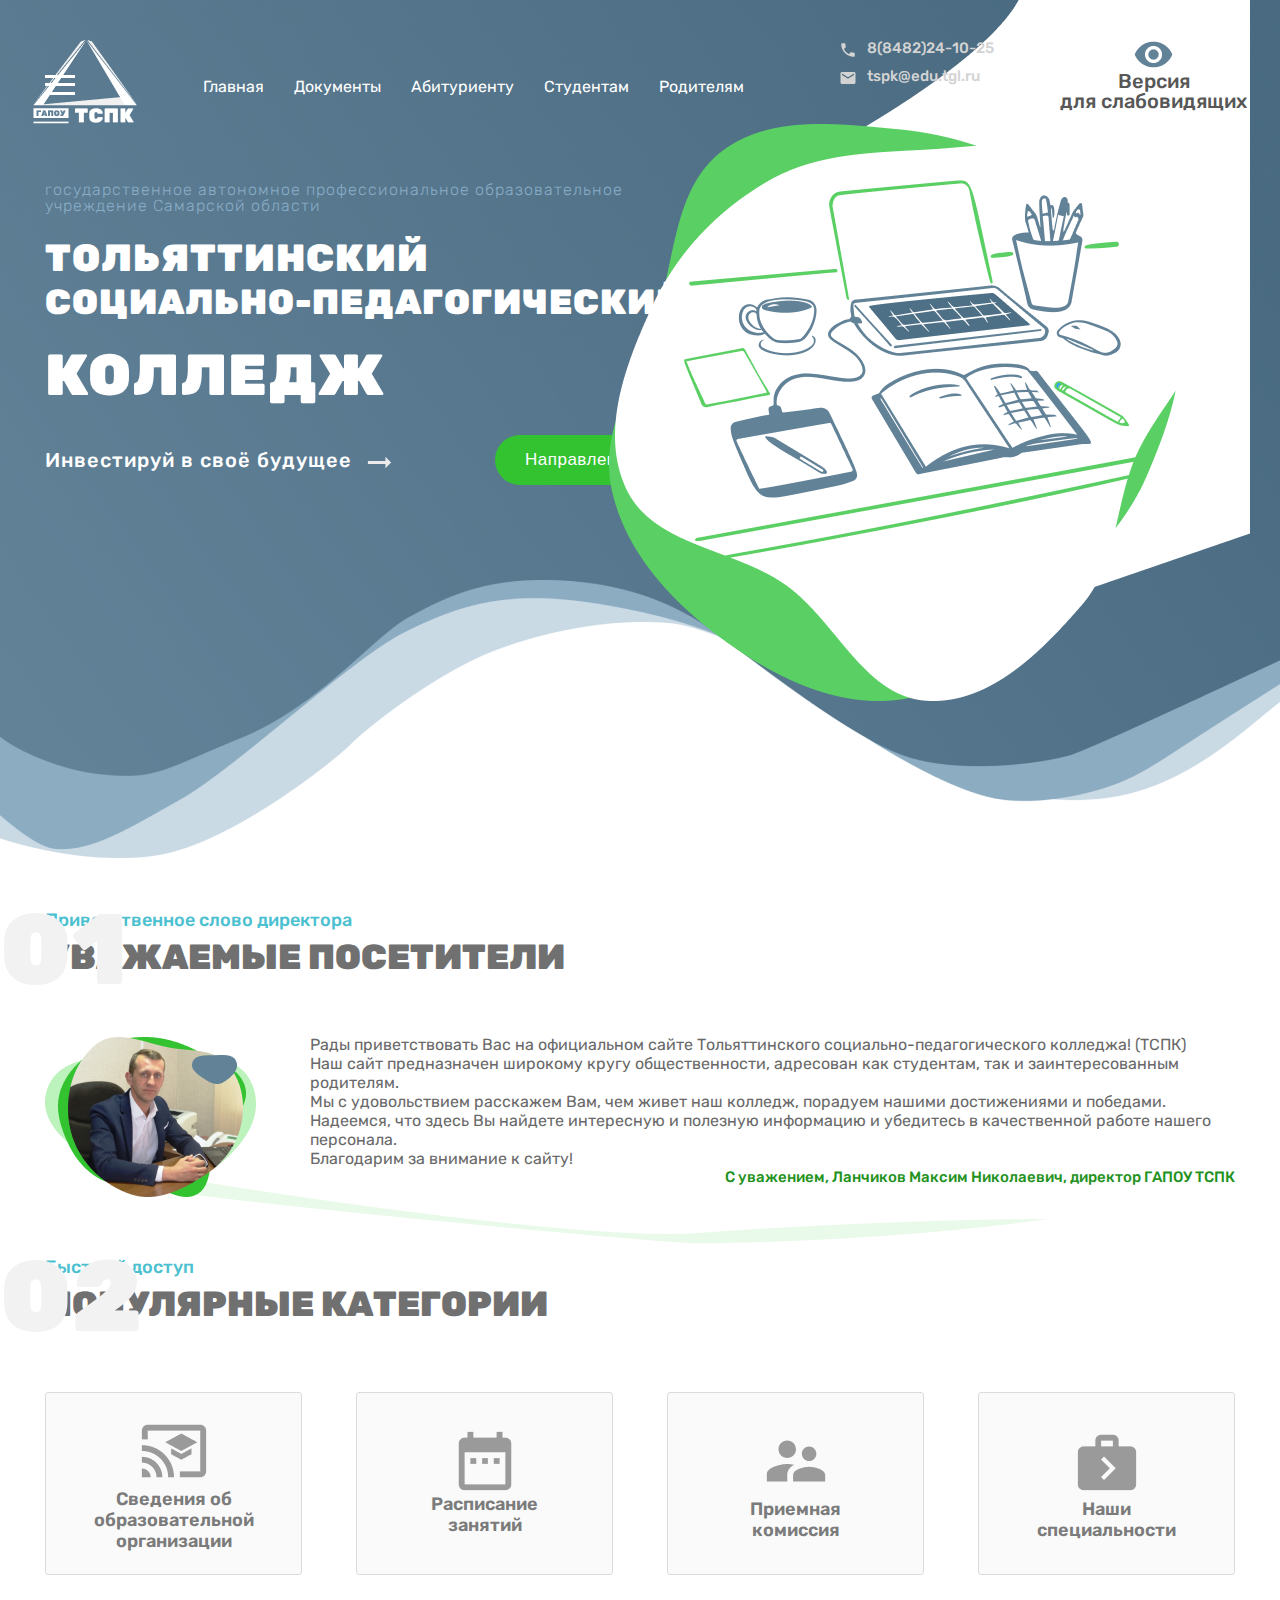
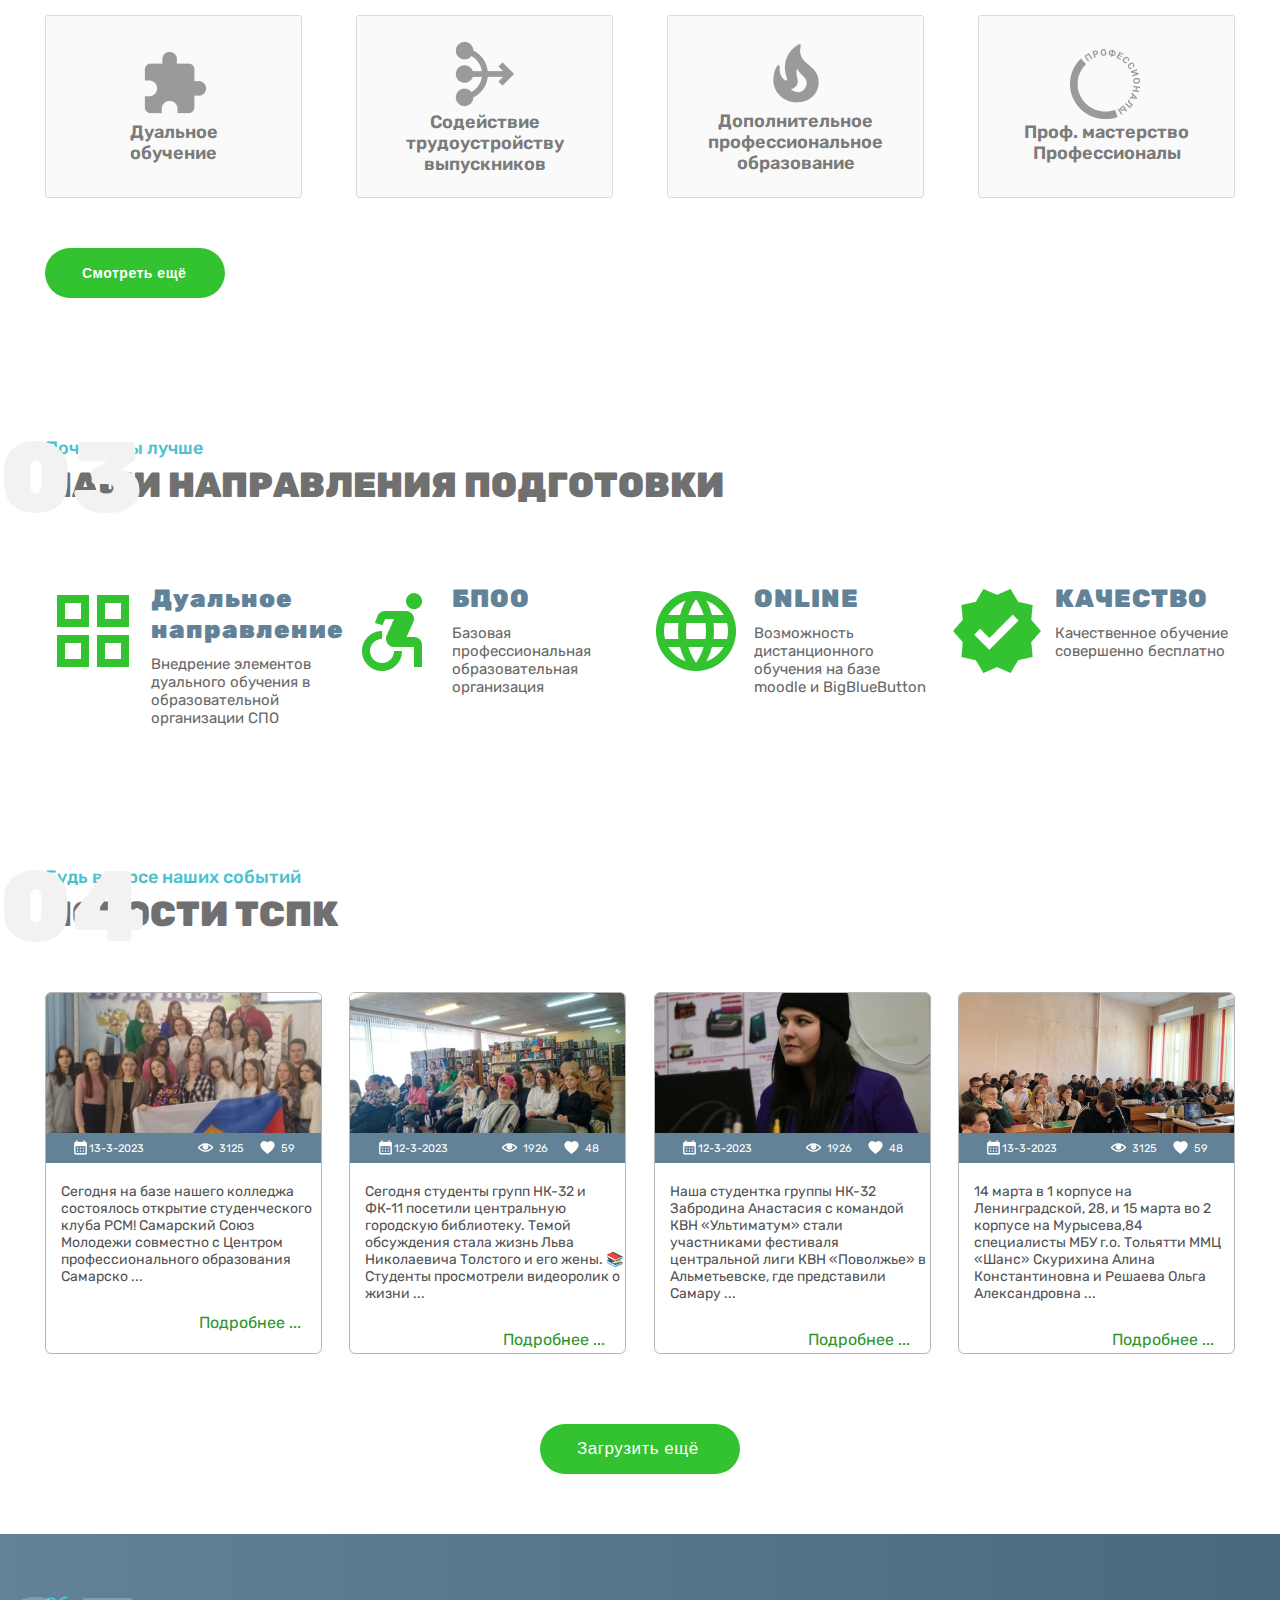
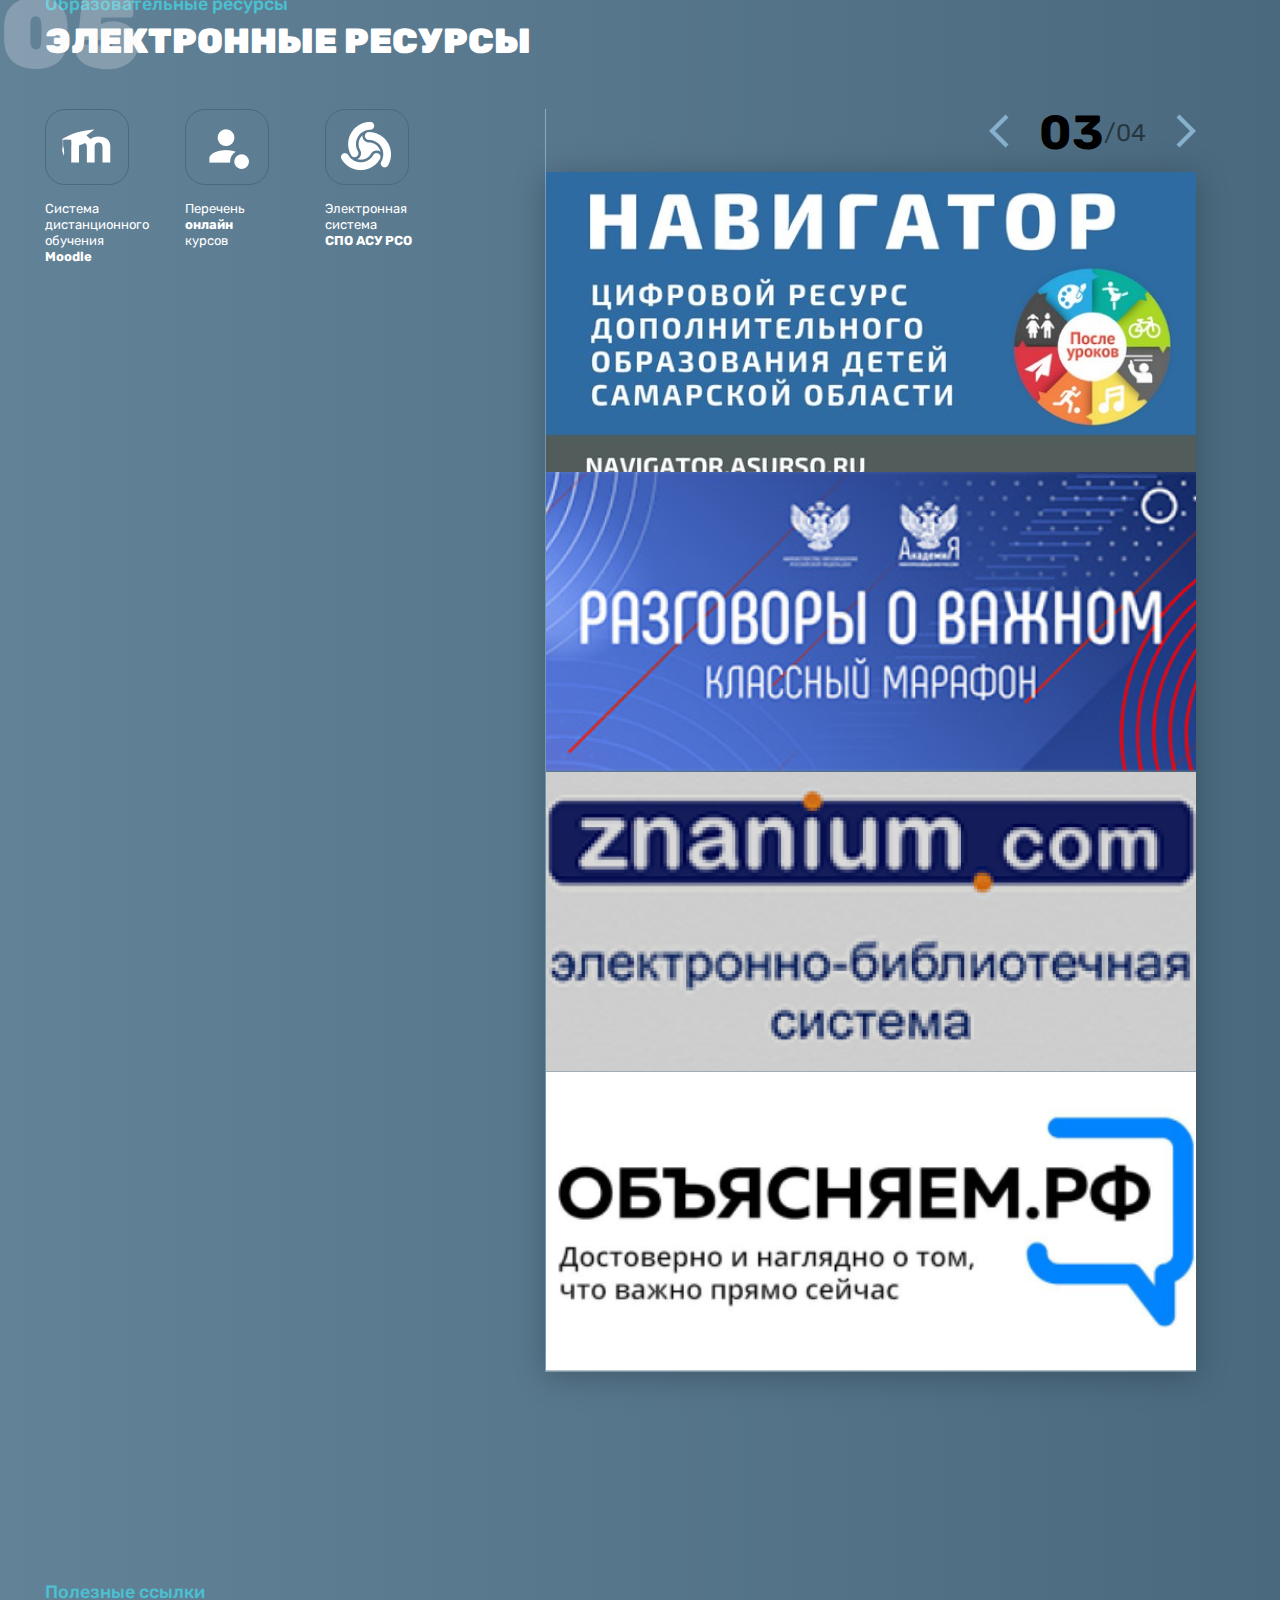
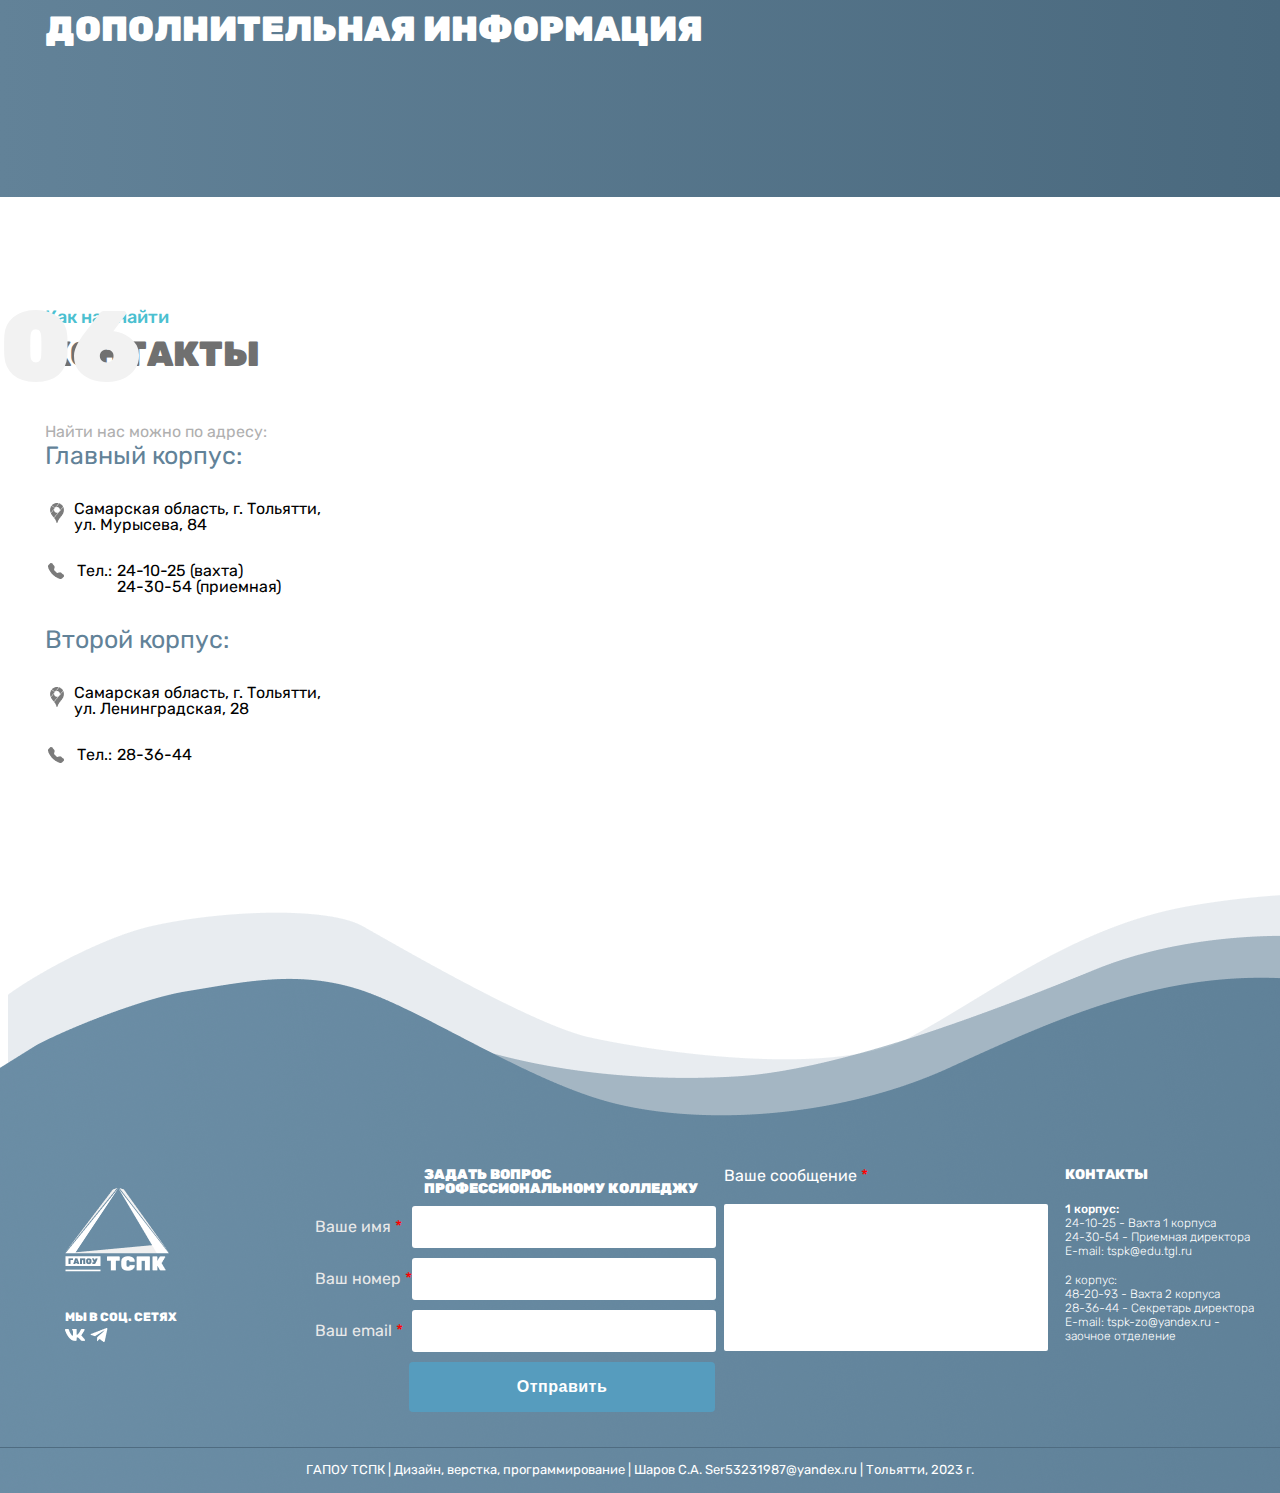
==== index.html @ d8fa4040 "asd" ====
<!DOCTYPE html>
<html lang="en">
  <head>
    <meta charset="UTF-8" />
    <meta http-equiv="X-UA-Compatible" content="IE=edge" />
    <meta name="viewport" content="width=device-width, initial-scale=1.0" />
    <link rel="stylesheet" href="style.css" />
    <link rel="preconnect" href="https://fonts.googleapis.com" />
    <link rel="preconnect" href="https://fonts.gstatic.com" crossorigin />
    <link rel = "icon" href = "faviconBlue.ico" type = "image/x-icon">
    <link
      href="https://fonts.googleapis.com/css2?family=Rubik:wght@300;400;500;600;700;800;900&display=swap"
      rel="stylesheet"
    />
    <script
      src="https://api-maps.yandex.ru/2.1/?apikey=554945a3-c024-4e71-a5f6-88ca3ccd00a3&lang=ru_RU"
      type="text/javascript"
    ></script>
    <script src="script.js"></script>
    <script   src="https://code.jquery.com/jquery-3.6.3.js"
    integrity="sha256-nQLuAZGRRcILA+6dMBOvcRh5Pe310sBpanc6+QBmyVM="
    crossorigin="anonymous">
  </script>

    <title>Главная</title>
  </head>
  <body>
    <header>
      
      <div class="header_burger"><span></span></div>
      <div class="wrapperReg">
        <div class="menuReg">
            <div class="headerPop">
              <div class="headerPopLeft">
                <div class="regBtn"><span></span></div>
                <!-- <button class = "close"><img src="popCloseIcon.png" alt=""></button> -->
                <h1 class = "popupTitle">регистрация</h1>
              </div>
              <div class="headerPopRight">
                <img src="signImg.png" alt="">
                <p style = "font-size: 12px; text-transform: uppercase; color: #628298; font-weight: 900;"><span class = "signInLink" style = "cursor: pointer;">Вход</span> | регистрация</p>
              </div>
            </div>
            <div class="popupContainer">
              <form action="#" class = "regForm">
                <div class="formFlex">
                  <div class="leftSideForm">
                    <label for="text">Имя</label>
                    <input type="text">
                    <label for="email">E-mail</label>
                    <input type="email">
                    <label for="password">Введите пароль</label>
                    <input type="password">
                    <input type = "submit" value = "Зарегистрироваться"></input>
                  </div>
                  <div class="rightSideForm">
                    <label for="text">Фамилия</label>
                    <input type="text">
                    <label for="tel">Телефон</label>
                    <input type="tel">
                    <label for="password">Повторите пароль</label>
                    <input type="password">
                    <p style = "font-size:13px; font-weight: 300; max-width: 250px; width: 100%; margin-top: 15px;">Нажимая «Зарегистрироваться», 
                      вы соглашаетесь с <a href = "">правилами сервиса</a> 
                      и <a href = "">обработки персональных данных</a></p>
                  </div>
                </div>
              </form>
            </div>
        </div>
      </div>
      <div class="wrapperSignIn">
        <div class="menuSignIn">
            <div class="headerPop">
              <div class="headerPopLeft">
                <div class="signBtn"><span></span></div>
                <!-- <button class = "close"><img src="popCloseIcon.png" alt=""></button> -->
                <h1 class = "popupTitle">войти в личный кабинет</h1>
              </div>
              <div class="headerPopRight">
                <img src="signImg.png" alt="" style = "margin-right: 10px;">
                <p style = "font-size: 12px; text-transform: uppercase; color: #628298; font-weight: 900;">Вход | <span class = "regLink" style = "cursor: pointer;">регистрация</span></p>
              </div>
            </div>
            <div class="popupContainer">
              <form action="#" class = "signInForm">
                <label for="email">E-mail</label>
                <input type="email">
                <label for="password">Введите пароль</label>
                <input type="password">
                <input type = "submit" value = "Войти"></input>
              </form>
            </div>
        </div>
      </div>
      <div class="wrapper">
        <div class="menuPopup">
            <div class="headerPop">
              <div class="headerPopLeft">
                <div class="popupBtn"><span></span></div>
                <!-- <button class = "close"><img src="popCloseIcon.png" alt=""></button> -->
                <h1 class = "popupTitle">основное меню</h1>
              </div>
              <div class="headerPopRight">
                <img src="signImg.png" alt="" style = "margin-right: 10px;">
                <p style = "font-size: 12px; text-transform: uppercase; color: #628298; 
                font-weight: 900; letter-spacing: 1px;">
                <span class = "signInLink" style = "cursor: pointer;">Вход</span> | <span class = "regLink" style = "cursor: pointer;">регистрация</span></p>
              </div>
            </div>
            <div class="popupContainer">
              <h1 style = "font-size: 17px; color: #636363;font-weight: 900;text-transform: uppercase; margin-top: 30px; margin-left: 3px;">поиск</h1>
              <input type="text" placeholder="Введите поисковый запрос"><img src="" alt="">
            <div class="accordion" id="accordion-1">
              <div class="accordion__item ">
                <div class="accordion__header">
                  <div class="accordionFlex">
                    <img src="popIcon1.png" alt="">
                    <p style = "font-size: 17px; color: #626262; font-weight: 900; text-transform: uppercase;">Главная</p>
                  </div>
                </div>
                <div class="accordion__body">
                  Lorem ipsum dolor, sit amet consectetur adipisicing elit. Tenetur et numquam optio, aut consequuntur iure magni
                  tempore quo, velit, quos ipsum perferendis sit quidem sapiente voluptatem nesciunt rerum soluta amet.
                </div>
              </div>
              <!-- 2 -->
              <div class="accordion__item accordion__item_show">
                <div class="accordion__header">
                  <div class="accordionFlex">
                    <img src="popSvedIcon.png" alt="">
                    <p style = "font-size: 17px; color: #626262; font-weight: 900; text-transform: uppercase;">Сведения об образовательной организации</p>
                  </div>
                </div>
                <div class="accordion__body">
                  <p><a href="">Основные сведения</a></p>
                  <p><a href="">Структура и органы управления образовательной организацией</a></p>
                  <p><a href = "">Документы</a></p>
                  <p><a href="">Образование</a></p>
                  <p><a href="">Образовательные стандарты и требования</a></p>
                  <p><a href="">Руководство. Педагогический (научно-педагогический состав)</a></p>
                  <p><a href="">Материально-техническое обеспечение и оснащенность 
                    образовательного процесса</a></p>
                  <p><a href="">Стипендии и иные виды материальной поддержки</a></p>
                  <p><a href="">Платные образовательные услуги</a></p>
                  <p><a href="">Финансово-хозяйственная деятельность</a></p>
                  <p><a href="">Вакантные места для приема (перевода) обучающихся</a></p>
                  <p><a href="">Доступная среда</a></p>
                  <p><a href="">Международное сотрудничество</a></p>
                </div>
              </div>
              <!-- 3 -->
              <div class="accordion__item">
                <div class="accordion__header">
                  <div class="accordionFlex">
                    <img src="popDocsIcon.png" alt="">
                    <p style = "font-size: 17px; color: #626262; font-weight: 900; text-transform: uppercase;">ДОКУМЕНТЫ</p>
                  </div>
                </div>
                <div class="accordion__body">
                  Lorem ipsum dolor sit amet consectetur, adipisicing elit. Aliquid repellat dicta vel sapiente laudantium minima
                  porro voluptatem nam, alias aliquam qui quasi eveniet odit fugiat eius aspernatur nesciunt veniam expedita!
                </div>
              </div>
              <!-- 4 -->
              <div class="accordion__item">
                <div class="accordion__header">
                  <div class="accordionFlex">
                    <img src="popAbitIcon.png" alt="">
                    <p style = "font-size: 17px; color: #626262; font-weight: 900; text-transform: uppercase;">АБИТУРИЕНТУ</p>
                  </div>
                </div>
                <div class="accordion__body">
                  Lorem ipsum dolor sit amet consectetur, adipisicing elit. Aliquid repellat dicta vel sapiente laudantium minima
                  porro voluptatem nam, alias aliquam qui quasi eveniet odit fugiat eius aspernatur nesciunt veniam expedita!
                </div>
              </div>
              <!-- 5 -->
              <div class="accordion__item">
                <div class="accordion__header">
                  <div class="accordionFlex">
                    <img src="popStudIcon.png" alt="">
                    <p style = "font-size: 17px; color: #626262; font-weight: 900; text-transform: uppercase;">СТУДЕНТАМ</p>
                  </div>
                </div>
                <div class="accordion__body">
                  Lorem ipsum dolor sit amet consectetur, adipisicing elit. Aliquid repellat dicta vel sapiente laudantium minima
                  porro voluptatem nam, alias aliquam qui quasi eveniet odit fugiat eius aspernatur nesciunt veniam expedita!
                </div>
              </div>
            </div>
          
          
            <script>
              $('.header_burger').on('click', function(e){
                e.preventDefault();
                $('.menuPopup').toggleClass('menuPopup_active');
                // $('.header_burger').toggleClass('active');
                $('.wrapper').toggleClass('show');
              });
              $('.popupBtn').on('click', function(){
                $('.menuPopup').toggleClass('menuPopup_active');
                $('.wrapper').toggleClass('show');
                // $('.header_burger').toggleClass('active');
              });
              $('.signInLink').on('click', function(){
                $('.wrapperSignIn').toggleClass('show');
                $('.wrapper').removeClass('show');
                $('.menuPopup').removeClass('menuPopup_active');
                // $('.header_burger').toggleClass('active');
              });
              $('.signBtn').on('click', function(){
                $('.wrapperSignIn').toggleClass('show');
                $('.wrapperReg').removeClass('show');
                $('.wrapper').toggleClass('show');
                $('.menuPopup').toggleClass('menuPopup_active');
                // $('.header_burger').toggleClass('active');
              });
              $('.regLink').on('click', function(){
                $('.wrapper').removeClass('show');
                $('.wrapperSignIn').removeClass('show');  
                $('.menuPopup').removeClass('menuPopup_active');
                // $('.header_burger').toggleClass('active');
                $('.wrapperReg').toggleClass('show');
              });
              $('.regBtn').on('click', function(){
                $('.wrapperReg').removeClass('show');
                $('.menuPopup').toggleClass('menuPopup_active');
                $('.wrapper').toggleClass('show');
                $('.wrapperSignIn').removeClass('show');

                // $('.header_burger').toggleClass('active');
              });
              class ItcAccordion {
                constructor(target, config) {
                  this._el = typeof target === 'string' ? document.querySelector(target) : target;
                  const defaultConfig = {
                    alwaysOpen: true
                  };
                  this._config = Object.assign(defaultConfig, config);
                  this.addEventListener();
                }
                addEventListener() {
                  this._el.addEventListener('click', (e) => {
                    const elHeader = e.target.closest('.accordion__header');
                    if (!elHeader) {
                      return;
                    }
                    if (!this._config.alwaysOpen) {
                      const elOpenItem = this._el.querySelector('.accordion__item_show');
                      if (elOpenItem) {
                        elOpenItem !== elHeader.parentElement ? elOpenItem.classList.toggle('accordion__item_show') : null;
                      }
                    }
                    elHeader.parentElement.classList.toggle('accordion__item_show');
                  });
                }
              }
          
              new ItcAccordion('#accordion-1');
              new ItcAccordion('#accordion-2');
    
              
    
            </script>
            </div>
        </div>
      </div>
      <!-- popup -->
<div class="headerInner">
      <div class="logoTspk"><img src="Tspklogo.png" alt="tspk" /></div>
      <div class="headerMenu">
        <ul>
          <li><a href="">Главная</a></li>
          <li><a href="">Документы</a></li>
          <li><a href="">Абитуриенту</a></li>
          <li><a href="">Студентам</a></li>
          <li><a href="">Родителям</a></li>
        </ul>
      </div>
      <div class="headerContacts">
        <div class="numberContact">
          <img src="Phone.png" alt="phone" />
          <p>8(8482)24-10-25</p>
        </div>
        <div class="emailContact">
          <img src="Email.png" alt="Email" />
          <p>tspk@edu.tgl.ru</p>
        </div>
      </div>
      <div class="imparedBlock">
        <div class="imparedImg">
          <img src="impared.png" alt="impared" />
        </div>
        <div class="imparedTextblock">
          <p>Версия</p>
          <p>для слабовидящих</p>
        </div>
      </div>
    </div>
    <div class="secondSection">
      <div class="container">
        <div class="leftBlock">
          <p class="firstSent">
            государственное автономное профессиональное образовательное
          </p>
          <p class="firstSent">учреждение Самарской области</p>
          <p class="secondSent">ТОЛЬЯТТИНСКИЙ</p>
          <p class="thirdSent">СОЦИАЛЬНО-ПЕДАГОГИЧЕСКИЙ</p>
          <p class="fourthSent">КОЛЛЕДЖ</p>
        </div>
        <div class="rightBlock">
          <img src="rightImg.png" alt="tech" />
        </div>
        <div class="buttonBlock">
          <div class="investBlock">
            <div class="investText">
              <p>Инвестируй в своё будущее</p>
            </div>
            <div class="investImgArrow">
              <img src="Arrow right alt.png" alt="arrowRight" />
            </div>
          </div>
          <button class="directionsBtn">
            Направления <img src="Arrow circle down.png" alt="arrowDown" />
          </button>
        </div>
      </div>
    </div>
    </header>
    <main>
      <div class="numberSection">
        <span>01</span>
      </div>
      <div class="mainContainer">
        <p class="greetWords">Приветственное слово директора</p>
        <h1 class="titleClass">УВАЖАЕМЫЕ ПОСЕТИТЕЛИ</h1>
        <div class="greetBlocks">
          <div class="leftGreetBlock">
            <img src="director.png" alt="directorIMG" />
          </div>
          <div class="rightGreetBlock">
            <p>
              Рады приветствовать Вас на официальном сайте Тольяттинского
              социально-педагогического колледжа! (ТСПК) <br />
              Наш сайт предназначен широкому кругу общественности, адресован как
              студентам, так и заинтересованным родителям. <br />
              Мы с удовольствием расскажем Вам, чем живет наш колледж, порадуем
              нашими достижениями и победами. Надеемся, что здесь Вы найдете
              интересную и полезную информацию и убедитесь в качественной работе
              нашего персонала. <br />
              Благодарим за внимание к сайту!
            </p>
            <p
              style="
                color: #239221;
                text-align: end;
                font-size: 15px;
                font-weight: 500;
              "
            >
              С уважением, Ланчиков Максим Николаевич, директор ГАПОУ ТСПК
            </p>
          </div>
        </div>
      </div>
        <div class="numberSection">
          <span>02</span>
        </div>
        <div class="mainContainer">
        <p class="greetWords">Быстрый доступ</p>
        <h1 class="titleClass">ПОПУЛЯРНЫЕ КАТЕГОРИИ</h1>
        <div class="categoriesBlock">
          <div class="firstLine">
            <div class="CategoryBlock">
              <div class="CatBlockContent">
                  <img
                    class="checkRas"
                    src="educationWhite.png"
                    alt="educationIMG"
                  />
                  <img
                    class="noCheckRas"
                    src="education.png"
                    alt="educationIMG"
                  />
                </div>
                <div class="textCategoryBlock">
                  <p class="tesxColor">
                    Сведения об<br />
                    образовательной <br />организации
                  </p>
                </div>
              
            </div>
            <div class="CategoryBlock">
              <div class="CatBlockContent">
                <img class="checkRas" src="Vector.png" alt="dateIMG" />
                <img class="noCheckRas" src="dateGrey.png" alt="dateIMG" />
              </div>
              <div class="textCategoryBlock">
                <p class="tesxColor">Расписание <br />занятий</p>
              </div>
            </div>
            <div class="CategoryBlock">
              <div class="CatBlockContent">
                <img class="checkRas" src="Supervisor accountWhite.png" alt="dateIMG" />
                <img class="noCheckRas" src="Supervisor account.svg" alt="dateIMG" />
                </div>
                <div class="textCategoryBlock">
                  <p class = "tesxColor">
                    Приемная<br />
                    комиссия
                  </p>
                </div>
            </div>
            <div class="CategoryBlock">
              <div class="CatBlockContent">
                  <img class="checkRas" src="specialitiesWhite.png" alt="dateIMG" />
                  <img class="noCheckRas" src="specialities.png" alt="dateIMG" />
                </div>
                <div class="textCategoryBlock">
                  <p class = "tesxColor">
                    Наши <br />
                    специальности
                  </p>
                </div>
            </div>
          </div>
          <div class="secondLine">
            <div class="CategoryBlock">
              <div class="CatBlockContent">
                  <img class="checkRas" src="ExtensionWhite.png" alt="dateIMG" />
                  <img class="noCheckRas" src="Extension.png" alt="dateIMG" />
                </div>
                <div class="textCategoryBlock">
                  <p class = "tesxColor">Дуальное <br />обучение</p>
                </div>
            </div>
            <div class="CategoryBlock">
              <div class="CatBlockContent">
                  <img class = "checkRas" src ="MediationWhite.png" alt="MediationIMG" />
                  <img class="noCheckRas" src="Mediation.png" alt="dateIMG" />
                </div>
                <div class="textCategoryBlock">
                  <p class = "tesxColor">Содействие <br />трудоустройству<br />выпускников</p>
              </div>
            </div>
            <div class="CategoryBlock">
              <div class="CatBlockContent">
                  <img class = "checkRas" src ="Local fireWhite.png" alt="MediationIMG" />
                  <img class="noCheckRas" src="localFire.png" alt="dateIMG" />
                </div>
                <div class="textCategoryBlock">
                  <p class = "tesxColor">
                    Дополнительное <br />
                    профессиональное <br />образование
                  </p>
                </div>
            </div>
            <div class="CategoryBlock">
              <div class="CatBlockContent">
                  <img class = "checkRas" src ="profLogoWhite.png" alt="MediationIMG" />
                  <img class="noCheckRas" src="profLogo.png" alt="dateIMG" />
                </div>
                <div class="textCategoryBlock">
                  <p class = "tesxColor">
                    Проф. мастерство <br />
                    Профессионалы
                  </p>
                </div>
            </div>
          </div>
          <button class="viewMoreBtn">Смотреть ещё</button>
        </div>
        </div>
        <div class="numberSection">
          <span>03</span>
        </div>
        <div class="mainContainer">
        <div class="greetWords">Почему мы лучше</div>
        <h1 class="titleClass">НАШИ НАПРАВЛЕНИЯ ПОДГОТОВКИ</h1>
        <div class="directionsSection">
          <div class="directionsBlock">
            <div class="directImgBlock">
              <img src="Grid.png" alt="gridPNG" />
            </div>
            <div class="directTextBlock">
              <h2 class="directTitle">Дуальное <br />направление</h2>
              <span
                >Внедрение элементов дуального обучения в образовательной
                организации СПО</span
              >
            </div>
          </div>
          <div class="directionsBlock">
            <div class="directImgBlock">
              <img src="forward.png" alt="forwardPNG" />
            </div>
            <div class="directTextBlock">
              <h2 class="directTitle">БПОО</h2>
              <span>Базовая профессиональная образовательная организация</span>
            </div>
          </div>
          <div class="directionsBlock">
            <div class="directImgBlock">
              <img src="Language.png" alt="spherePNG" />
            </div>
            <div class="directTextBlock">
              <h2 class="directTitle">ONLINE</h2>
              <span
                >Возможность дистанционного обучения на базе moodle и
                BigBlueButton</span
              >
            </div>
          </div>
          <div class="directionsBlock">
            <div class="directImgBlock">
              <img src="Verified.png" alt="verifiedPNG" />
            </div>
            <div class="directTextBlock">
              <h2 class="directTitle">КАЧЕСТВО</h2>
              <span>Качественное обучение совершенно бесплатно</span>
            </div>
          </div>
        </div>
        </div>
        <div class="numberSection">
          <span>04</span>
        </div>
        <div class="mainContainer">
        <p class="greetWords">Будь в курсе наших событий</p>
        <h1 class="titleClass">НОВОСТИ ТСПК</h1>
        <div class="newsSection">
          <div class="newsBlock">
            <div class="newsImgBlock">
              <img src="firstImg.png" alt="newsIMG" />
            </div>
            <div class="newsFeedbackBlock">
              <div class="newsfbDate">
                <div class="newsfbDateImg">
                  <img src="calendar.png" alt="calendarIMG" />
                </div>
                <div class="newsfbDateText">13-3-2023</div>
              </div>
              <div class="newsLikesnViewsBlock">
                <div class="newsViewsBlock">
                  <div class="newsViewsImg">
                    <img src="eye.png" alt="viewsIMG" />
                  </div>
                  <div class="newsViewsText">3125</div>
                </div>
                <div class="newsLikesBlock">
                  <div class="newsLikesImg">
                    <img src="likes.png" alt="likesIMG" />
                  </div>
                  <div class="newsLikesText">59</div>
                </div>
              </div>
            </div>
            <div class="newsTextBlock">
              <span
                >Сегодня на базе нашего колледжа состоялось открытие
                студенческого клуба РСМ! Самарский Союз Молодежи совместно с
                Центром профессионального образования Самарско ...</span
              >
            </div>
            <a href="" class="newsMoreBtn">Подробнее ...</a>
          </div>
          <div class="newsBlock">
            <div class="newsImgBlock">
              <img src="secondNewsImg.png" alt="newsIMG" />
            </div>
            <div class="newsFeedbackBlock">
              <div class="newsfbDate">
                <div class="newsfbDateImg">
                  <img src="calendar.png" alt="calendarIMG" />
                </div>
                <div class="newsfbDateText">12-3-2023</div>
              </div>
              <div class="newsLikesnViewsBlock">
                <div class="newsViewsBlock">
                  <div class="newsViewsImg">
                    <img src="eye.png" alt="viewsIMG" />
                  </div>
                  <div class="newsViewsText">1926</div>
                </div>
                <div class="newsLikesBlock">
                  <div class="newsLikesImg">
                    <img src="likes.png" alt="likesIMG" />
                  </div>
                  <div class="newsLikesText">48</div>
                </div>
              </div>
            </div>
            <div class="newsTextBlock">
              <span
                >Сегодня студенты групп НК-32 и ФК-11 посетили центральную
                городскую библиотеку. Темой обсуждения стала жизнь Льва
                Николаевича Толстого и его жены. 📚Студенты просмотрели
                видеоролик о жизни ...</span
              >
            </div>
            <a href="" class="newsMoreBtn">Подробнее ...</a>
          </div>
          <div class="newsBlock">
            <div class="newsImgBlock">
              <img src="3rdnewsImg.png" alt="newsIMG" />
            </div>
            <div class="newsFeedbackBlock">
              <div class="newsfbDate">
                <div class="newsfbDateImg">
                  <img src="calendar.png" alt="calendarIMG" />
                </div>
                <div class="newsfbDateText">12-3-2023</div>
              </div>
              <div class="newsLikesnViewsBlock">
                <div class="newsViewsBlock">
                  <div class="newsViewsImg">
                    <img src="eye.png" alt="viewsIMG" />
                  </div>
                  <div class="newsViewsText">1926</div>
                </div>
                <div class="newsLikesBlock">
                  <div class="newsLikesImg">
                    <img src="likes.png" alt="likesIMG" />
                  </div>
                  <div class="newsLikesText">48</div>
                </div>
              </div>
            </div>
            <div class="newsTextBlock">
              <span
                >Наша студентка группы НК-32 Забродина Анастасия с командой КВН
                «Ультиматум» стали участниками фестиваля центральной лиги КВН
                «Поволжье» в Альметьевске, где представили Самару ...</span
              >
            </div>
            <a href="" class="newsMoreBtn">Подробнее ...</a>
          </div>
          <div class="newsBlock">
            <div class="newsImgBlock">
              <img src="4rthnewsimg.png" alt="newsIMG" />
            </div>
            <div class="newsFeedbackBlock">
              <div class="newsfbDate">
                <div class="newsfbDateImg">
                  <img src="calendar.png" alt="calendarIMG" />
                </div>
                <div class="newsfbDateText">13-3-2023</div>
              </div>
              <div class="newsLikesnViewsBlock">
                <div class="newsViewsBlock">
                  <div class="newsViewsImg">
                    <img src="eye.png" alt="viewsIMG" />
                  </div>
                  <div class="newsViewsText">3125</div>
                </div>
                <div class="newsLikesBlock">
                  <div class="newsLikesImg">
                    <img src="likes.png" alt="likesIMG" />
                  </div>
                  <div class="newsLikesText">59</div>
                </div>
              </div>
            </div>
            <div class="newsTextBlock">
              <span
                >14 марта в 1 корпусе на Ленинградской, 28, и 15 марта во 2
                корпусе на Мурысева,84 специалисты МБУ г.о. Тольятти ММЦ «Шанс»
                Скурихина Алина Константиновна и Решаева Ольга Александровна
                ...</span
              >
            </div>
            <a href="" class="newsMoreBtn">Подробнее ...</a>
          </div>
        </div>
        <button class="newsLoadMore">Загрузить ещё</button>
      </div>
      <div class="numberSection5">
        <span>05</span>
      </div>
      <div class="resourcesContainer" style = "padding-top: 50px;">
        <div class="mainContainer">
          <p class="greetWords">Образовательные ресурсы</p>
          <h1 class="titleResources">ЭЛЕКТРОННЫЕ РЕСУРСЫ</h1>
          <div class="resourcesBlock">
            <div class="courcesBlock">
              <div class="courceBlock">
                <div class="courceImg">
                  <img src="moodleIcon.png" alt="moodleIMG" />
                </div>
                <div class="courceTextBlock">
                  <span style="color: #fff; font-size: 13px; line-height: 15px"
                    >Система дистанционного обучения
                    <span style="font-weight: 700; color: #fff"
                      ><br />
                      Moodle</span
                    ></span
                  >
                </div>
              </div>
              <div class="courceBlock">
                <div class="courceImg">
                  <img src="onlineIcon.png" alt="moodleIMG" />
                </div>
                <div class="courceTextBlock">
                  <span style="color: #fff; font-size: 13px; line-height: 15px"
                    >Перечень<br />
                    <span style="font-weight: 700; color: #fff"> онлайн</span
                    ><br />курсов</span
                  >
                </div>
              </div>
              <div class="courceBlock">
                <div class="courceImg">
                  <img src="bathasuIcon.png" alt="moodleIMG" />
                </div>
                <div class="courceTextBlock">
                  <span style="color: #fff; font-size: 13px; line-height: 15px"
                    >Электронная система<br />
                    <span style="font-weight: 700; color: #fff">
                      СПО АСУ РСО</span
                    ></span
                  >
                </div>
              </div>
            </div>
            <!-- TYTA -->
            <div class="offer__slider">
              <div class="offer__slider-counter">
                <div class="offer__slider-prev">
                  <img src="Arrow back ios.png" alt="prev" />
                </div>
                <span id="current">03</span>
                /
                <span id="total">04</span>
                <div class="offer__slider-next">
                  <img
                    src="Arrow back ios.png"
                    style="transform: rotate(180deg)"
                    alt="next"
                  />
                </div>
              </div>
              <div class="offer__slider-wrapper">
                <div class="offer__slide">
                  <img src="navgator_2021_mini.png" alt="pepper" />
                </div>
                <div class="offer__slide">
                  <img src="razgovori_o_vaznom_2022.png" alt="oil" />
                </div>
                <div class="offer__slide">
                  <img src="bc_NN2.png" alt="paprika" />
                </div>
                <div class="offer__slide">
                  <img src="Obiyesnieem2.png" alt="paprika" />
                </div>
              </div>
            </div>
          </div>
        </div>
        <div class="mainContainer">
          <div class="usefulLinksBlock">
            <p class = "greetWords">Полезные ссылки</p>
            <h1 class = "titleResources">ДОПОЛНИТЕЛЬНАЯ ИНФОРМАЦИЯ</h1>
          </div>
        </div>
      </div>
      <div class="numberSection">
        <span>06</span>
      </div>
      <div class="mainContainer">
        <p class="greetWords">Как нас найти</p>
        <h1 class="titleClass" style="margin-bottom: 50px">КОНТАКТЫ</h1>
        <div class="aboutBlocks">
          <div class="leftAboutBlock">
            <span style="color: #b0b0b0; font-size: 16px; line-height: 19px"
              >Найти нас можно по адресу:</span
            >
            <p
              style="
                color: #628298;
                font-size: 25px;
                line-height: 30px;
                margin-bottom: 30px;
              "
            >
              Главный корпус:
            </p>
            <div class="about1stLine">
              <div class="aboutImg1stLine">
                <img src="googleMaps.png" alt="googleMapsIcon" />
              </div>
              <div class="aboutText1stLine">
                Самарская область, г. Тольятти,
                <br />
                ул. Мурысева, 84
              </div>
            </div>
            <div class="about1stLine">
              <div class="aboutImg2ndLine">
                <img src="phoneGrey.png" alt="googleMapsIcon" />
              </div>
              <div class="aboutText1stLine">Тел.:</div>
              <div class="aboutText2ndLine">
                <div class="aboutText1stNumber">24-10-25 (вахта)</div>
                <div class="aboutText2ndNumber">24-30-54 (приемная)</div>
              </div>
            </div>
            <p
              style="
                color: #628298;
                font-size: 25px;
                line-height: 30px;
                margin-bottom: 30px;
              "
            >
              Второй корпус:
            </p>
            <div class="about1stLine">
              <div class="aboutImg1stLine">
                <img src="googleMaps.png" alt="googleMapsIcon" />
              </div>
              <div class="aboutText1stLine">
                Самарская область, г. Тольятти,
                <br />
                ул. Ленинградская, 28
              </div>
            </div>
            <div class="about1stLine">
              <div class="aboutImg2ndLine">
                <img src="phoneGrey.png" alt="googleMapsIcon" />
              </div>
              <div class="aboutText1stLine">Тел.:</div>
              <div class="aboutText2ndLine">
                <div class="aboutText1stNumber">28-36-44</div>
              </div>
            </div>
          </div>
          <div class="rightBlockMap">
            <div id="map" style="width: 780px; height: 340px"></div>
          </div>
        </div>
      </div>
    </main>
    <footer>
      <div class="spaceBlock"></div>
      <div class="footerContainer">
        <div class="footerSections">
          <div class="leftSection">
            <div class="logoTspk">
              <img src="Tspklogo.png" alt="logoTspk" />
            </div>
            <p style = "font-size: 12px; line-height: 15px; font-weight: 800;color:#fff; margin-top: 30px;">МЫ В СОЦ. СЕТЯХ</p>
            <div class="socialImgs">
              <img src="vkImg.png" alt="vkImg" />
              <img src="TelegramImg.png" alt="TelegramImg" />
            </div>
          </div>
          <div class="middleSection">
            <form action="" class="ContactWithUs">

              <div class="contactLeftBlock">
                <div class="labeldiv">
                  <label for="text">ЗАДАТЬ ВОПРОС ПРОФЕССИОНАЛЬНОМУ КОЛЛЕДЖУ</label>
                </div>

                <div class="contactWithUs">
                  <label for="text">Ваше имя <span style = "color: red;">*</span></label>
                  <input style = "width: 300px; height: 40px;     border: none;
                  border-radius: 3px;" type="text" class="nameInput" />
                </div>
                <div class="contactWithUs">
                  <label for="phone">Ваш номер <span style = "color: red;">*</span></label>
                  <input style = "width: 300px; height: 40px;     border: none;
                  border-radius: 3px;" type="phone" class="phoneInput" />
                </div>
                <div class="contactWithUs">
                  <label for="email">Ваш email <span style = "color: red;">*</span></label>
                  <input style = "width: 300px; height: 40px;     border: none;
                  border-radius: 3px;" type="email" class="emailInput" />
                  

                </div>
                <input type="submit" value="Отправить" class="contactButton"/>
                <div class="contactWithUs">
                </div>
              </div>
              <div class="contactRightBlock">
                <label for="textarea">Ваше сообщение <span style = "color: red;">*</span></label>
                <textarea name="userMessage" id="userMsgText" cols="30" rows="10"></textarea>
              </div>
            </form>
          </div>
          <div class="rightSection">
            <div class="contactsInfo">
              <p class = "contactsTitle">КОНТАКТЫ</p>
              <div class="addressblock">
                <div class="firstContacts">
                  <p style = "font-weight: 500;">1 корпус:</p>
                  <p>24-10-25 - Вахта 1 корпуса</p>
                  <p>24-30-54 - Приемная директора</p>
                  <p>E-mail: tspk@edu.tgl.ru</p>
                </div>
                <div class="secondContacts">
                  <p>2 корпус:</p>
                  <p>48-20-93 - Вахта 2 корпуса</p>
                  <p>28-36-44 - Секретарь директора</p>
                  <p>E-mail: tspk-zo@yandex.ru - заочное отделение</p>
                </div>
              </div>
            </div>
          </div>
        </div>
      </div>
      <div class="copyrightBlock">
        <span>ГАПОУ ТСПК | Дизайн, верстка, программирование | Шаров С.А. Ser53231987@yandex.ru | Тольятти, 2023 г.</span>
      </div>
    </footer>
  </body>
</html>
---- style.css ----
html,
body,
div,
span,
applet,
object,
iframe,
h1,
h2,
h3,
h4,
h5,
h6,
p,
blockquote,
pre,
a,
abbr,
acronym,
address,
big,
cite,
code,
del,
dfn,
em,
img,
ins,
kbd,
q,
s,
samp,
small,
strike,
strong,
sub,
sup,
tt,
var,
b,
u,
i,
center,
dl,
dt,
dd,
ol,
ul,
li,
fieldset,
form,
label,
legend,
table,
caption,
tbody,
tfoot,
thead,
tr,
th,
td,
article,
aside,
canvas,
details,
embed,
figure,
figcaption,
footer,
header,
hgroup,
menu,
nav,
output,
ruby,
section,
summary,
time,
mark,
audio,
video {
  margin: 0;
  padding: 0;
  border: 0;
  font-size: 100%;
  font: inherit;
  vertical-align: baseline;
}
article,
aside,
details,
figcaption,
figure,
footer,
header,
hgroup,
menu,
nav,
section {
  display: block;
}
html {
  height: 100%;
}
body {
  font-family: "Rubik", sans-serif;
  line-height: 1;
}
ol,
ul {
  list-style: none;
}
blockquote,
q {
  quotes: none;
}
blockquote:before,
blockquote:after,
q:before,
q:after {
  content: "";
  content: none;
}
table {
  /* border-collapse: collapse; */
  border-spacing: 0;
}
.numberSection{
    position: absolute;
    color: #f2f2f2;
    font-weight: 900;
    font-size: 100px;
}
.numberSection5{
  position: absolute;
  margin-top: 110px;
    color: rgba(242, 242, 242, 0.25);
    font-weight: 900;
    font-size: 100px;
}
header {
  background-repeat: no-repeat;
  background-image: url("./back.png");
  height: 900px;
}

.headerInner {
  margin: 0 auto;
  position: relative;
  display: flex;
  max-width: 1440px;
  align-items: center;
  background: transparent;
  z-index: 4;
  justify-content: space-around;
}
.headerMenu {
  margin-top: 20px;
}
.headerMenu ul {
  display: flex;
  line-height: 19px;
  font-weight: 400;
  font-size: 16px;
}
.popImg {
  max-width: 150px;
  /* width: 150px; */
  margin-top: 20px;
}
.logoTspk {
  max-width: 200px;
  /* width: 200px; */
  margin-top: 20px;
}
.headerMenu li a {
  padding-right: 30px;
  text-decoration: none;
  color: #fff;
}
.headerContacts {
  max-height: 70px;
  height: 70px;
}
.numberContact img,
.emailContact img {
  margin-right: 10px;
}
.numberContact {
  margin-bottom: 10px;
}
.numberContact,
.emailContact {
  display: flex;
}
.numberContact,
.emailContact p {
  font-weight: 500;
  font-size: 15px;
  /* font-family: 'rubik', sans-serif; */
  color: #d3d3d3;
}

.imparedBlock {
  font-size: 20px;
  max-width: 300px;
  /* width: 300px; */
  color: #575757;
  font-weight: 500;
  /* font-family: 'rubik', sans-serif; */
  display: flex;
  align-items: center;
  flex-direction: column;
}

.secondSection {
  margin: 0 auto;
  max-width: 1190px;
  width: 100%;
}

.container {
  max-width: 650px;
  width: 100%;
}
.imparedTextblock {
  text-align: center;
}

.secondSection {
  display: flex;
  margin-top: 50px;
}
.firstSent {
  color: #89adc7;
  /* font-family: 'rubik', sans-serif; */
  font-weight: 300;
  letter-spacing: 1px;
}

.secondSent {
  color: #fff;
  /* font-family: 'rubik', sans-serif; */
  font-weight: 900;
  font-size: 38px;
  margin-top: 25px;
  letter-spacing: 1px;
}

.thirdSent {
  color: #fff;
  /* font-family: 'rubik', sans-serif; */
  font-weight: 900;
  font-size: 35px;
  line-height: 50px;
  letter-spacing: 1px;
}
.fourthSent {
  color: #fff;
  /* font-family: 'rubik', sans-serif; */
  font-weight: 900;
  font-size: 58px;
  margin-top: 20px;
  letter-spacing: 1px;
}

.buttonBlock {
  display: flex;
  justify-content: space-between;
  margin-top: 30px;
}
.investBlock {
  display: flex;
  color: #fff;
  font-weight: 500;
  font-size: 20px;
  align-items: center;
  letter-spacing: 1px;
}
.investText {
  margin-right: 10px;
}
.investImgArrow {
  height: 31px;
}

.directionsBtn {
  width: 200px;
  height: 50px;
  color: #fff;
  display: flex;
  background-color: #33c230;
  border-radius: 58px;
  font-size: 17px;
  border: none;
  align-items: center;
  letter-spacing: 0.5px;
  padding: 0px 10px 0px 30px;
  justify-content: space-between;
}
.rightBlock {
  z-index: 1;
  position: absolute;
  right: 30px;
  top: 0;
}

.greetWords {
  font-size: 18px;
  color: #4bc0d0;
  font-weight: 500;
  line-height: 40px;
}

.mainContainer {
  margin: 0 auto;
  max-width: 1190px;
  width: 100%;
}

.greetBlocks {
  display: flex;
  justify-content: space-between;
  align-items: center;
}

.leftGreetBlock {
  max-width: 255px;
}
.rightGreetBlock {
  max-width: 925px;
  line-height: 19px;
  font-size: 16px;
  color: #696969;
}
.titleClass {
  font-size: 35px;
  color: #707070;
  font-weight: 900;
}

.categoriesBlock {
  margin-top: 70px;
}
.firstLine,
.secondLine {
  display: flex;
  justify-content: space-between;
  flex-wrap: wrap;
}

.firstLine {
  margin-bottom: 40px;
}

.CategoryBlock {
  background-color: #fafafa;
  max-width: 255px;
  text-align: center;
  width: 100%;
  min-height: 181px;
  height: 100%;
  border: 1px solid #d9dcde;
  border-radius: 3px;
  display: flex;
  flex-direction: column;
  justify-content: center;
}
.CatBlockContent {
  margin: 0 auto;
}
.checkRas {
    display: none;
}
.CategoryBlock:hover {
  background-color: #33c230;

  .checkRas {
    display: block;
  }
  .noCheckRas {
    display: none;
    overflow: hidden;

  }
  .tesxColor {
    color: #FFFFFF;
  }
}

.textCategoryBlock p {
  line-height: 21px;
  font-weight: 600;
  font-size: 18px;
  color: #7b7b7b;
}

.viewMoreBtn {
  margin-top: 50px;
  width: 180px;
  height: 50px;
  color: #fff;
  display: flex;
  background-color: #33c230;
  border-radius: 58px;
  font-size: 14px;
  font-weight: 600;
  border: none;
  margin-bottom: 130px;
  align-items: center;
  letter-spacing: 0.5px;
  padding: 0px 10px 0px 37px;
  justify-content: space-between;
}

.directionsSection {
  display: flex;
  justify-content: space-between;
  margin-bottom: 130px;
  flex-wrap: wrap;
}

.directionsBlock {
  display: flex;
  margin-top: 80px;
}
.directImgBlock {
  margin-right: 10px;
}
.directTitle {
  line-height: 31px;
  letter-spacing: 1px;
  color: #628298;
  font-size: 25px;
  font-weight: 900;
  margin-bottom: 10px;
}
.directTextBlock {
  font-size: 15px;
  color: #686868;
  line-height: 18px;
  max-width: 180px;
}

.newsBlock {
  max-width: 275px;
  height: 164px;
  width: 100%;
  border: 1px solid #b6b6b6;
  border-radius: 6px;
  min-height: 360px;
}
.newsImgBlock {
  height: 140px;
}
.newsFeedbackBlock {
  max-width: 275px;
  width: 100%;
  background-color: #628298;
  height: 30px;
  position: absolute;
  z-index: 4;
}

.newsTextBlock {
  margin: 0 auto;
  font-size: 14px;
  margin-top: 50px;
  font-weight: 400;
  margin-left: 15px;
  color: #535353;
  line-height: 17px;
}

.newsSection {
  margin-top: 60px;
  display: flex;
  justify-content: space-between;
  margin-bottom: 70px;
  flex-wrap: wrap;
}

.newsFeedbackBlock {
  display: flex;
  justify-content: space-around;
  align-items: center;
}
.newsfbDate,
.newsViewsBlock,
.newsLikesBlock {
  display: flex;
  color: #fff;
  font-size: 11px;
  text-align: center;
  align-items: center;
}
.newsLikesnViewsBlock {
  display: flex;
  justify-content: space-between;
}
.newsViewsText {
  margin-right: 15px;
}
.newsViewsImg,
.newsLikesImg {
  margin-right: 5px;
}

.newsMoreBtn {
  display: flex;
  justify-content: flex-end;
  margin-top: 30px;
  margin-right: 20px;
  text-decoration: none;
  color: #2e952c;
  text-align: end;
}

.newsLoadMore {
  width: 200px;
  height: 50px;
  margin: 0 auto;
  color: #fff;
  display: flex;
  background-color: #33c230;
  border-radius: 58px;
  font-size: 17px;
  border: none;
  align-items: center;
  letter-spacing: 0.5px;
  padding: 0px 10px 0px 37px;
  justify-content: space-between;
}

.resourcesContainer {
  margin-top: 60px;
  max-width: 1920px;
  width: 100%;
  background: linear-gradient(to right, #628298, #4a697e);
  margin-bottom: 80px;
}

.courceTextBlock {
  width: 130px;
}
.courceBlock {
  max-width: 130px;
  display: flex;
  flex-direction: column;
  margin-right: 10px;
}
.courcesBlock {
  display: flex;
  width: 500px;
  border-right: 1px solid #85adc8;
}

.courceImg {
  border: 1px solid #4a697e;
  display: flex;
  justify-content: center;
  align-items: center;
  border-radius: 20px;
  margin-bottom: 15px;
  padding: 11px 10px 13px 7px;
  width: 50%;
}

.courceImg:hover {
  background-color: #33c230;
}

.titleResources {
  font-size: 35px;
  color: #fff;
  font-weight: 900;
  margin-bottom: 50px;
}

.resourceSliderBlock button {
  background: none;
  border: none;
}

.slider {
  border: 2px solid #000;
  max-width: 80%;
  margin: 0 auto;
  overflow: hidden;
}

.sliderContainer {
  width: 700px;
}

.slider-line {
  display: flex;
  background: none;
  transition: all ease 1s;
}

.resourcesBlock {
  display: flex;
}

.aboutText1stLine,
.aboutText2ndLine {
  margin-bottom: 30px;
}
.aboutText1stLine {
  margin-right: 5px;
}

.aboutImg1stLine {
  margin-right: 5px;
}

.aboutImg2ndLine {
  margin-left: 3px;
  margin-right: 13px;
}

.about1stLine {
  display: flex;
}

.leftAboutBlock {
  width: 500px;
}

.aboutBlocks {
  display: flex;
}

footer {
  margin-top: 100px;
  background-image: url("/footbg1.png");
  background-repeat: no-repeat;
  height: 600px;
}
.spaceBlock {
  width: 100%;
  height: 275px;
}

.footerSections {
  display: flex;
  margin-bottom: 25px;
}

.labeldiv{
    max-width: 73%;
    width: 100%;
    margin-left: auto;
}

div.contactWithUs{
    display: flex;
    align-items: center;
    justify-content: space-between;
}



form.ContactWithUs {
  display: flex;
}
div.contactWithUs {
  display: table-row;
}
label,
input {
  display: table-cell;
  margin-bottom: 10px;
}

.offer__slider {
  width: 650px;
  /* margin-top: 50px; */
  display: flex;
  flex-direction: column;
  align-items: flex-end;
}
.offer__slider-counter {
  display: flex;
  /* width: 180px; */
  align-items: center;
  font-size: 24px;
  color: rgba(0, 0, 0, 0.5);
}
.offer__slider-wrapper {
  width: 100%;
  margin-top: 15px;
  box-shadow: 0 4px 30px rgba(0, 0, 0, 0.25);
}
.offer__slider-prev {
  margin-right: 10px;
  cursor: pointer;
}
.offer__slider-next {
  margin-left: 10px;
  cursor: pointer;
}
.offer__slider #current {
  font-size: 48px;
  font-weight: 700;
  color: #000;
}
.offer__slide {
  width: 100%;
  height: 300px;
}
.offer__slide img {
  width: 100%;
  height: 100%;
  object-fit: cover;
}

.usefulLinksBlock{
  margin-top: 200px;
  margin-bottom: 100px;
  padding-bottom: 100px;
}

.labeldiv{
  font-size: 14px;
  font-weight: 900;
  color: #fff;
  margin-bottom: 10px;
}

.contactRightBlock{
  color:#fff;
}
#userMsgText{
  margin-top: 20px;
  width: 320px;
  height: 143px;
  resize: none;
  border: none;
  border-radius: 2px;
}

.contactWithUs{
  color: #e9e9e9;
}

.footerContainer{
  margin: 0 auto;
    max-width: 1250px;
    width: 100%;
}

.leftSection{
  margin-left: 50px;
  max-width: 250px;
  width: 100%;
}

.rightSection{
  max-width: 200px;
  width: 100%;
}
.middleSection{
  max-width: 1000px;
  width: 100%;
}

.contactLeftBlock{
  margin-right: 5px;
}


.contactsTitle{
  color: #fff;
  font-weight: 800;
  font-size: 14px;
  margin-bottom: 20px;
}
.contactButton{
  margin-left: 94px;
  max-width: 306px;
  width: 100%;
  text-align: center;
  border: none;
  font-size: 16px;
  color: #fff;
  height: 50px;
  line-height: 24px;
  letter-spacing: 0.5px;
  border-radius: 4px;
  font-weight: 600;
  background-color: #569CBE;
}

.secondContacts{
  margin-top: 15px;
}
.firstContacts, .secondContacts{
  color: #fff;
  font-size: 12px;
  font-weight: 300;
  line-height: 14px;
}

.copyrightBlock{
  width: 100%;
  color: #fff;
  text-align: center;
  border-top: 1px solid #4F6C81;
  padding-top: 15px;
  font-size: 13px;
  font-weight: 400;
}

.textBlockGreets{
  font-size: 16px;
  color: #868686;
  line-height: 19px;
  max-width: 1108px;
  width: 100%;
  margin-top: 10px;
  margin-bottom: 20px;

}

.textBlockGreetsBottom{
  margin-bottom: 40px;
}

.cardBlock{
  padding-top: 40px;
  background-color: #f6f6f6;
}

.card{
  background-image: url("firstCard.png");
  background-repeat: no-repeat;
  background-position: right;
  margin-bottom: 50px;
  max-width: 360px;
  height: 290px;
  width: 100%;
  border: 1px solid #dcdcdc;
}
.secondCard, .thirdCard, .fourthCard, .fifthCard, .sixthCard, .seventhCard, .eighthCard, .ninthCard, .tenthCard{
  background-repeat: no-repeat;
  background-position: right;
  margin-bottom: 50px;
  max-width: 360px;
  height: 290px;
  width: 100%;
  border: 1px solid #dcdcdc;
}

.secondCard{
  background-image: url("secondCard1.png");
}
.secondCard .cardTerm{
  font-size: 10px;
  color: #747474;
}

.secondCard .cardTerm{
  margin-top: 10px;
  margin-bottom: 20px;
}
.secondCard .cardBottomText{
  font-size: 10px;
  color: #747474;
  font-weight: 400;
}
.thirdCard{
  background-image: url("thirdCard.png");
}

.fourthCard{
  background-image: url("fourthCard.png");
}
.fifthCard{
  background-image: url("fifthCard.png");
}

.sixthCard{
  background-image: url("sixthCard.png");
}

.seventhCard{
  background-image: url("seventhCard.png");
}

.eighthCard{
  background-image: url("eighthCard.png");
}

.ninthCard{
  background-image: url("ninthCard.png");
}

.tenthCard{
  background-image: url("tenthCard.png");
}

.cardInner{
  margin-top: 20px;
  margin-left: 20px;
}

.cardTitle{
  font-size: 24px;
  font-weight: 700;
  color: #3e3e3e;
  width: 330px;
  margin-bottom: 20px;
}

.card .cardQualifi, .thirdCard .cardQualifi, .sixthCard .cardQualifi, .seventhCard .cardQualifi{
  font-size: 12px;
  color: #676767;
  margin-bottom: 40px;
}

.fifthCard .cardQualifi{
  font-size: 12px;
  color: #676767; 
  margin-bottom: 95px;
}
.fifthCard .cardTerm, .tenthCard .cardTerm{
  display: flex;
    justify-content: space-between;
}

.tenthCard .cardQualifi{
  font-size: 12px;
  color: #676767; 
  margin-bottom: 75px;
}

.tenthCard .imgTerm{
  display: flex;
}

.fifthCard .imgTerm{
  margin-top: 15px;
  display: flex;
}
.imgTerm img{
  width: 30px;
  height: 30px;
}
.fourthCard .cardQualifi, .eighthCard .cardQualifi{
  font-size:12px;
  color: #676767;
  margin-bottom: 70px;
}

.ninthCard .cardQualifi{
  font-size: 12px;
  color: #676767;
  margin-bottom: 130px;
}

.card .cardTerm, .thirdCard .cardTerm, .sixthCard .cardTerm, .seventhCard .cardTerm{
  margin-bottom: 28px;
}

.card .cardBottomText, .thirdCard .cardBottomText, .sixthCard .cardBottomText, .seventhCard .cardBottomText{
  font-size: 10px;
  color: #747474;
  font-weight: 400;
}

.cardFlex{
  display: flex;
  flex-wrap: wrap;
  justify-content: space-between;
}


.committeeBlock{
  margin-top: 50px;
  height: 220px;
  background-color: #707070;
}

.committeeTextBlock{
  border-top: 1px solid #7d7d7d;
  display: flex;
  padding-top: 15px;
  justify-content: space-between;
}

.committeeAddress, .committeePhone, .committeeEmail, .committeeCab{
  display: flex;
  align-items: center;
}
.committeeAddress img, .committeePhone img, .committeeEmail img, .committeeCab img{
  margin-right: 10px;
}

.committeeBottomText{
  display: flex;
  margin-top: 40px;
  align-items: flex-start;
}

.comText{
  display: flex;
  margin-left: 15px;
  flex-direction: column;
}

.comText .firstText{
  margin-bottom: 5px;
}

.docsBlock{
  display: flex;
  margin-bottom: 50px;
  justify-content: space-between;
}

.docsInfoBlock{
  margin-bottom: 60px;
}

.docsLeftBlock img, .docsRightBlock img{
  margin-right: 15px;
}
.docsBlock .docsLeftBlock, .docsBlock .docsRightBlock{
  display: flex;
    align-items: flex-start;
}
.navCard{
  background-image: url("firstNavCard1.png");
}
.secondNavCard{
  background-image: url("secondNavCard.png");
}
.thirdNavCard{
  background-image: url("thirdNavCard.png");
}
.fourthNavCard{
  background-image: url("fourthNavCard.png");
}
.fifthNavCard{
  background-image: url("fifthNavCard.png");
}
.sixthNavCard{
  background-image: url("sixthNavCard.png");
}
.seventhNavCard{
  background-image: url("sixthNavCard.png");
}
.eighthNavCard{
  background-image: url("eighthNavCard.png");
}
.ninthNavCard{
  background-image: url("ninthNavCard.png");
}
.tenthNavCard{
  background-image: url("tenthNavCard.png");
}

.navCard, .secondNavCard, .thirdNavCard, .fourthNavCard, .fifthNavCard, .sixthNavCard, 
.seventhNavCard, .eighthNavCard, .ninthNavCard, .tenthNavCard{
  background-repeat: no-repeat;
  background-color: #fff;
  border: 1px solid #62a4d1;
  width: 210px;
  height: 190px;
  margin-bottom: 70px;
}
.navCardBlock{
  display: flex;
  flex-wrap: wrap;
  justify-content: space-around;
  text-decoration: none;
}

.navCardBlock a{
  text-decoration: none;
  color: #696969;
}

.navCard .navCardInner, .thirdNavCard .navCardInner, 
.fourthNavCard .navCardInner, .fifthNavCard .navCardInner,
.sixthNavCard .navCardInner, .eighthNavCard .navCardInner, 
.ninthNavCard .navCardInner{
  display: flex;
  height: 140px;
  margin-top: 83px;
  align-items: center;
  justify-content: space-around;
  flex-direction: column;
}

.secondNavCard .navCardInner, .seventhNavCard .navCardInner{
  display: flex;
  height: 135px;
  margin-top: 83px;
  align-items: center;
  justify-content: space-around;
  flex-direction: column;
}
.tenthNavCard .navCardInner{
  display: flex;
  height: 131px;
  margin-top: 83px;
  align-items: center;
  justify-content: space-around;
  flex-direction: column;
}

.navCardBlock button{
  width: 150px;
  color: #696969;
  height: 30px;
  border-radius: 100px;
  border: 1px solid #62a4d1;
  background-color: #fff;
}


.additionalImgBlock{
  display: flex;
  width: 100%;
  height: 565px;
  justify-content: center;
}

.additionalBtn{
  margin: 0 auto;
  display: flex;
  width: 320px;
  height: 50px;
  text-align: center;
  justify-content: center;
  align-items: center;
  border-radius: 50px;
  border: none;
  font-size: 19px;
  color: #fff;
  background-color: #8C9ABC;
  margin-bottom: 90px;
}

.programContainer{
  margin: 0 auto;
  max-width: 1500px;
  width: 100%;
}

.progLeftBlock{
  border-right: 1px solid #757575;
  max-width: 300px; 
  padding-bottom: 20px;
  padding-top: 40px;
  width: 100%;
}

.programName{
  display: flex;
    align-items: center;
    flex-wrap: wrap;
    margin-bottom: 20px;
}

.programBlock{
  display: flex;
}

.programName p{
  color: #5e5e5e;
  font-size: 16px;
  font-weight: 300;
}

.programName img{
  margin-right: 40px;
}

.titleProgBlock{
  display: flex;
  align-items: center;
  margin-bottom: 50px;
}
.titleProgBlock img{
  margin-right: 25px;
}
.progRightBlock{
  max-width: 1000px;
  width: 100%;
  margin: 0 auto;
}

.progFlex{
  display: flex;
  margin-top: 20px;
  justify-content: space-around;
}

.titleProgCard{
  width: 260px;
  margin-left: 20px;
  margin-top: 20px;
  height: 60px;
  border-bottom: 2px solid #ab4bcd;
}

.progCard{
  width: 310px;
  height: 600px;
  border: 1px solid #e2e2e2;
  border-radius: 10px;
  box-shadow: 3px 4px 8px rgba(0, 0, 0, 0.12);
}

.subtitleProgCard{
  margin-top: 15px;
  font-size: 13px;
  color: #a7a7a7;
  font-weight: 500;
  max-width: 277px;
  width: 100%;
  text-align: end;
  height: 20px;
}

.progCardInner{
  display: flex;
  justify-content: space-between;
  width: 245px;
  padding-bottom: 10px;
  padding-top: 10px;
  margin: 0 auto;
}
.progCardText{
  font-size: 13px;
    text-align: end;
}

.divider{
  border-bottom: 1px solid #d6d6d6;
  width: 250px;
  margin: 0 auto;
}






/* docsPage */




.svedBlock{
  /* height: 1200px; */
  display: flex;
}

.svedBlock .sideMenuContainer ul{
  margin: 0;
  padding: 0;
}
.sideMenuContainer li{
  padding-bottom: 10px;
  text-align: end;
}

.sideMenuContainer li::after{
  width: 100px;
}

.sideMenuContainer a{
  text-decoration: none;
  color: #757575;
}


 
.svedBlock * { 
-webkit-box-sizing: border-box; 
-moz-box-sizing: border-box; 
box-sizing: border-box; 
} 
.svedBlock *:before, 
.svedBlock *:after { 
-webkit-box-sizing: border-box; 
-moz-box-sizing: border-box; 
box-sizing: border-box; 
} 
 
.svedBlock .hidden { 
display: none; 
} 

.sideMenuContainer{
  font-size: 18px;
}

 
.svedBlock .sideMenuContainer { 
border-right: 1px solid #628298; 
float: left; 
width: 295px; 
height: 990px;
} 
.svedBlock .sideMenuContainer ul { 
margin: 0; 
padding: 0; 
} 
.svedBlock .side-menu-container ul li { 
list-style: none; 
margin: 0; 
}
.svedBlock .sideMenuContainer ul li a { 
color: #555; 
display: block; 
line-height: 1.25; 
padding: 12px 12px 10px 16px; 
position: relative; 
text-decoration: none; 
transition: background .125s ease 0s, 
padding .125s ease 0s; 
} 
.svedBlock .sideMenuContainer ul li a:hover { 
background: #628298; 
color: #fff; 
padding: 12px 12px 10px 18px; 
} 
.svedBlock .sideMenuContainer ul li a:hover:before { 
border: 8px solid transparent; 
border-right: 6px solid white;  
color: #fff; 
content: ''; 
display: block; 
height: 0; 
right: -1px; 
position: absolute; 
width: 0; 
} 
.svedBlock .sideMenuContainer .f1 a:hover:before, .svedBlock .sideMenuContainer .f3 a:hover:before,
.svedBlock .sideMenuContainer .f4 a:hover:before, .svedBlock .sideMenuContainer .f12 a:hover:before{
  top: 16px;
}
.svedBlock .sideMenuContainer .f2 a:hover:before, .svedBlock .sideMenuContainer .f6 a:hover:before,
.svedBlock .sideMenuContainer .f7 a:hover:before{
  top: 38px;
}
.svedBlock .sideMenuContainer .f5 a:hover:before, .svedBlock .sideMenuContainer .f8 a:hover:before, 
.svedBlock .sideMenuContainer .f9 a:hover:before, .svedBlock .sideMenuContainer .f10 a:hover:before,
.svedBlock .sideMenuContainer .f11 a:hover:before, .svedBlock .sideMenuContainer .f13 a:hover:before{
  top: 27px;
}

.svedBlock .sideMenuContainer ul li a { 
background: #fff; 
color: #757575; 
display: block; 
line-height: 1.25; 
/* padding: 12px 12px 10px 16px;  */
position: relative; 
} 
.svedBlock .sideMenuContainer ul li a:before { 
border: 8px solid transparent; 
border-right: 6px solid transparent;  
color: #fff; 
content: ''; 
display: block; 
height: 0; 
right: -1px; 
position: absolute; 
top: 12px; 
width: 0; 
} 

.svedInfo{
  width: 900px;
  padding-left: 30px;
  padding-top: 10px;
}

.svedFileBlock{
  display: flex;
  margin-top: 20px;
  margin-left: 30px;
}

.svedTextBlock{
  padding-left: 10px;
  display: flex;
  flex-direction: column;
  justify-content: space-around;
}
.svedInfoContainer{
  border-bottom: 1px solid #e7e7e7;
    padding-bottom: 15px;
    padding-top: 15px;
}
.bordered{
  border: solid #ccc 1px;
  line-height: 130%;
}
.rightTopBotBord{
  border-top: 1px solid #b9b9b9;
  border-right: 1px solid #b9b9b9;
  border-bottom: 1px solid #b9b9b9;
}

.rightBotBord{
  border-right: 1px solid #b9b9b9;
  border-bottom: 1px solid #b9b9b9;
}
.titleTable{
  background-color: rgba(0, 0, 0, 0.06);
}

table{
  border-radius: 10px;
}
table a{
  color: #5EA6D8;
}



.wrapper, .wrapperSignIn, .wrapperReg{
  display: block;
  max-width: 880px;
  top: 0;
  width: 100%;
  height: 900px;
  padding-right: 30px;
  position: absolute;
  overflow-x: hidden;
  border-left: 10px solid #628298;
  background-color: #fff;
  z-index: 5;
  transform: translateX(-100%);
  transition: 0.5s;
}


.wrapper.show, .wrapperSignIn.show, .wrapperReg.show{
  display: block;
  transform: translateX(0%);
  transition: 0.5s;
  top: 0;
}

.popupContainer{
  max-width: 790px;
  width: 100%;
  margin: 0 auto;
}
.popupTitle{
  font-size: 30px;
  color: #628298;
  text-transform: uppercase;
  font-weight: 900;
}

.headerPop{
  display: flex;
    justify-content: space-between;
    padding-top: 30px;
  padding-left: 47px;
}

.headerPopLeft, .headerPopRight{
  display: flex;
    align-items: center;
}
.headerPopRight{
  margin-right: 48px;
}
.headerPopLeft button{
  background: transparent;
  border: none;
  text-align: center;
  right: -90px;
  position: absolute;
}


.popupContainer input{
  margin-top: 15px;
  padding-top: 10px;
  padding-left: 20px;
  padding-bottom: 10px;
  max-width: 765px;
  width: 97%;
  border: 1px solid #dedede;
  border-radius: 5px;
}

.accordion__item {
  margin-bottom: 0.5rem;
  border-bottom: 1px solid #ddd;
}

.accordion__header {
  display: flex;
  justify-content: space-between;
  align-items: center;
  padding: 0.75rem 1rem;
  font-weight: 500;
  cursor: pointer;
  transition: background-color 0.2s ease-out;
}

.accordion__header::after {
  flex-shrink: 0;
  background-image: url("popArrow.png");
  width: 1.25rem;
  height: 1.25rem;
  margin-left: auto;  
  background-size: 1.25rem;
  content: "";
}

.accordion__item_show .accordion__header::after {
  transform: rotate(-180deg);
}

.accordion__header:hover {
  background-color: #dedede;
}

.accordion__item_hidden .accordion__header {
  border-bottom-right-radius: 0.25rem;
  border-bottom-left-radius: 0.25rem;
}

.accordion__body {
  padding: 0.75rem 3.1rem;
  line-height: 20px;
  font-weight: 400;
  overflow: hidden;
  color: #676767;
  background: #fff;
  border-bottom-right-radius: 0.25rem;
  border-bottom-left-radius: 0.25rem;
}

.accordion__body a{
  text-decoration: none;
  color: #676767;
}

.accordion__item:not(.accordion__item_show) .accordion__body {
  display: none;
}
.accordionFlex{
  display: flex;
  align-items: center;
}

.accordionFlex img{
  margin-right: 10px;
}
.header_burger{
  display: block;
  cursor: pointer;
  position: relative;
  width: 30px;
  height: 20px;
  top: 75px;
  left: 45px;
  z-index:5;
}
.header_burger span{
  background-color: #fff;
  position: absolute;
  width: 100%;
  height: 3px;
  left: 0;
  top: 8px;
  transition: all 0.3s ease 0s;
}
.header_burger:before,
.header_burger:after{
  content: '';
  background-color: #fff;
  position: absolute;
  width: 100%;
  height: 3px;
  left: 0;
  transition: all 0.3s ease 0s;
}

.header_burger:before{
  top: 0;
}
.header_burger:after{
  bottom: 0;
}
.header_burger.active:before{
  transform: rotate(45deg);
  top: 9px;
}
.header_burger.active:after{
  transform: rotate(-45deg);
  bottom: 9px;
}
.header_burger.active span{
  transform: scale(0);
}

.menuPopup{
  transition: 0.5s;
  transform: translateX(-100%);
}

.menuPopup_active{
  transform: translateX(0%);
}


.popupBtn, .signBtn, .regBtn {cursor: pointer; position: relative; width: 30px; height: 5px; margin-right: 15px;}
.popupBtn:before, .signBtn:before, .signBtn:after, .regBtn:after, .regBtn:before, .popupBtn:after {content: ""; position: absolute; width: 30px; left: 0px; height: 4px; background: gray;}
.popupBtn:before, .signBtn:before, .regBtn:before {transform: rotate(45deg);}
.popupBtn:after, .signBtn:after, .regBtn:after {transform: rotate(-45deg);}

/* .wrapperSignIn{
  display: block;
  max-width: 880px;
  top: 0;
  width: 100%;
  height: 900px;
  padding-right: 30px;
  position: absolute;
  overflow-x: hidden;
  border-left: 10px solid #628298;
  background-color: #fff;
  z-index: 5;
  transition: 0.5s;
} */
/* 
.wrapperReg{
  display: block;
  max-width: 880px;
  top: 0;
  width: 100%;
  height: 900px;
  padding-right: 30px;
  position: absolute;
  overflow-x: hidden;
  border-left: 10px solid #628298;
  background-color: #fff;
  z-index: 5;
  transition: 0.5s;
} */

.wrapperSignIn form, .wrapperReg form{
  max-width: 735px;
  margin-top: 40px;
    margin-left: 50px;
    width: 100%;
}

.regForm input[type=submit], .signInForm input[type=submit]{
  font-family: 'rubik', sans-serif;
  margin-top: 15px;
  padding-top: 10px;
  padding-left: 20px;
  height: 48px;
  font-size: 16px;
  color: #fff;
  padding-bottom: 10px;
  max-width: 795px;
  width: 100%;
  border: 1px solid #2a6988;
  background-color: #2a6988;
  border-radius: 5px;
}
.formFlex{
  display: flex;
}
.leftSideForm, .rightSideForm{
  max-width: 340px;
  width: 100%;
}
.leftSideForm{
  margin-right: 21px;
}
.rightSideForm{
  margin-left: 21px;
}
.rightSideForm a{
  color: #2894c9;
  text-decoration: none;
}
.leftSideForm input, .rightSideForm input{
  max-width: 340px;
  width: 93%;
}
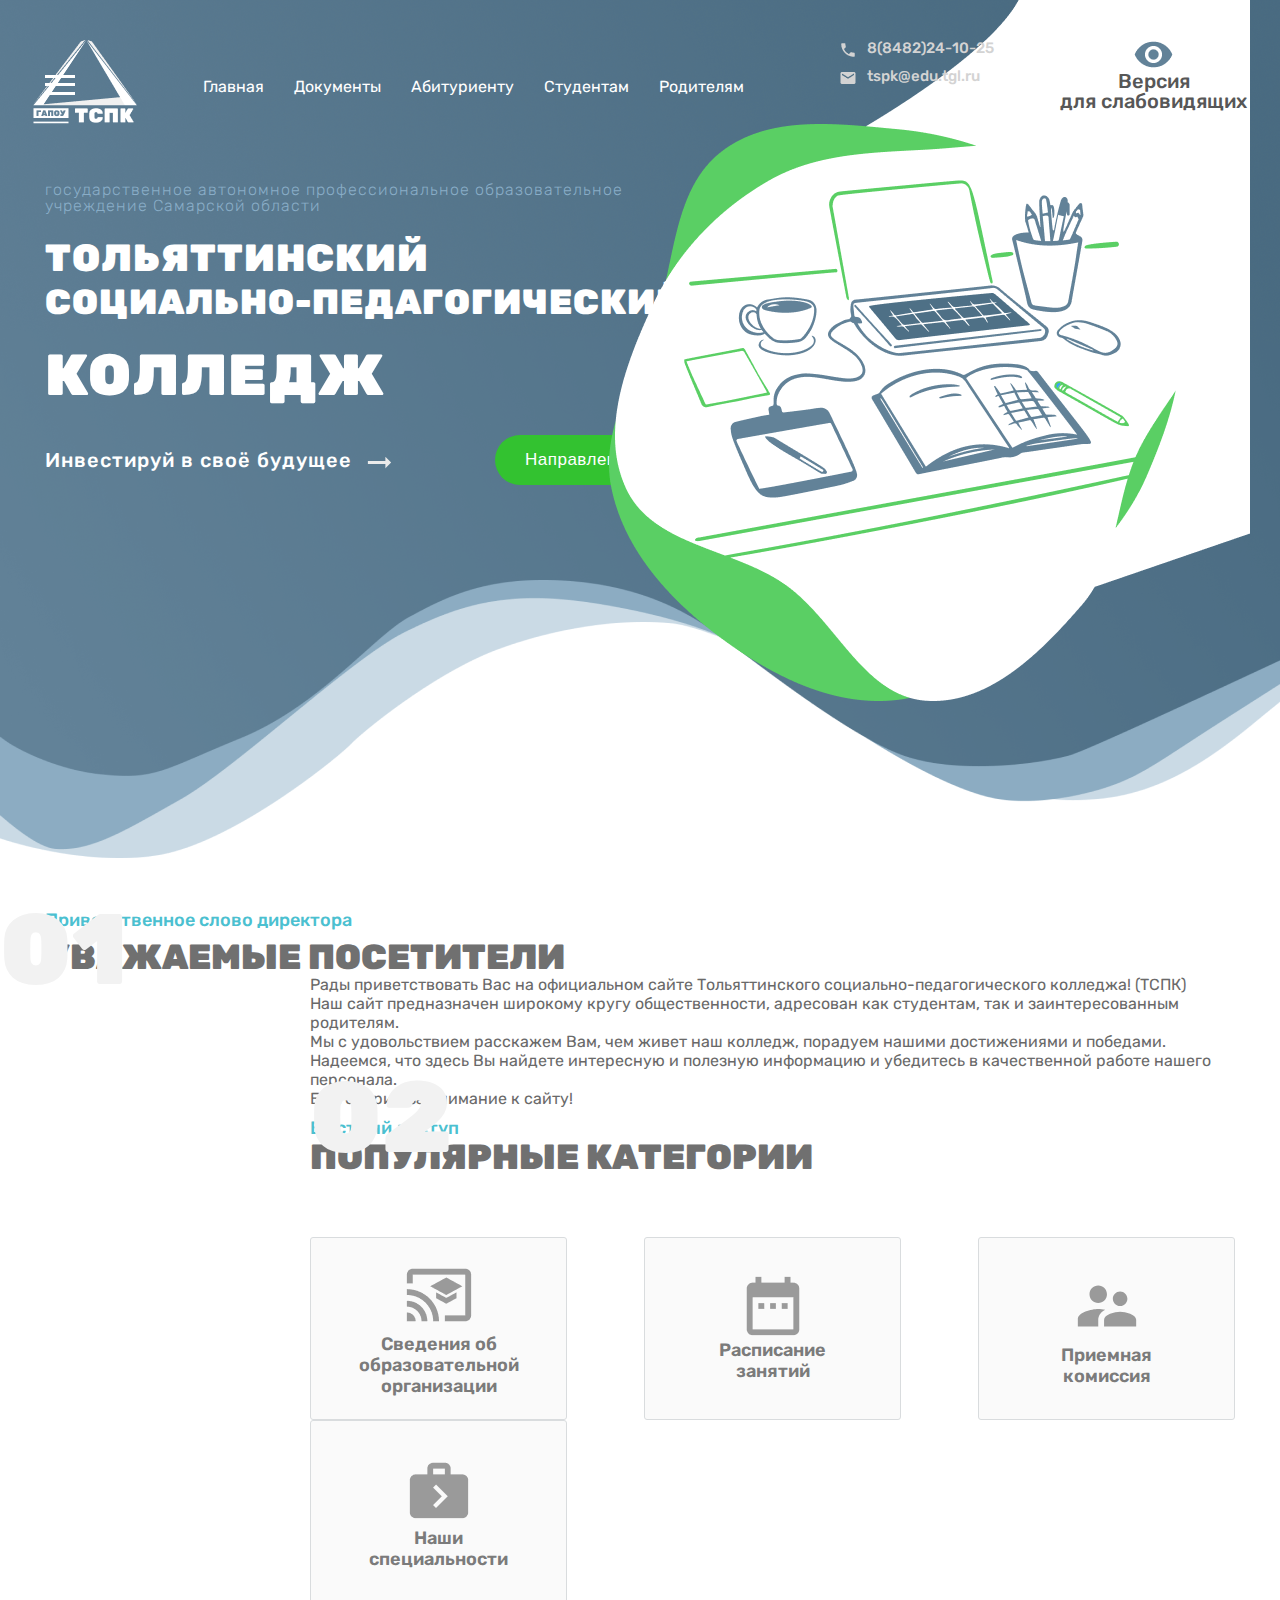
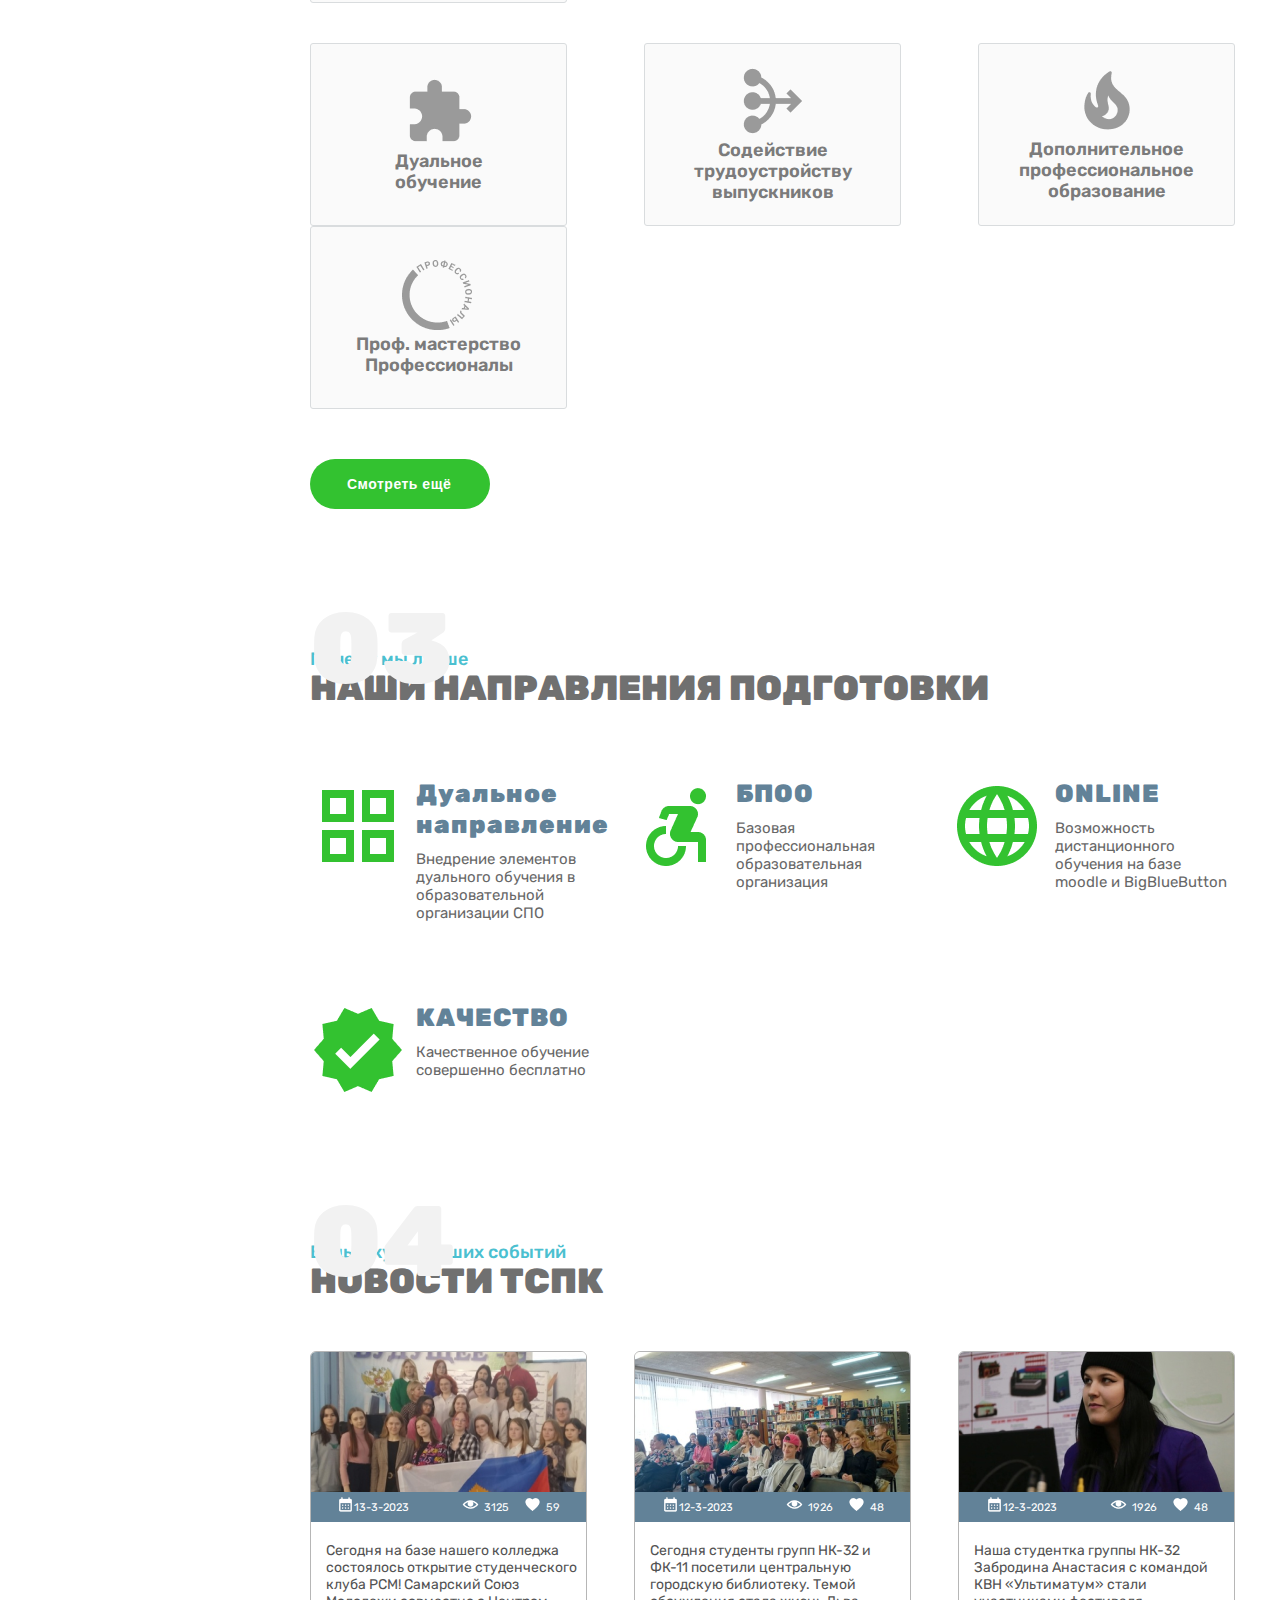
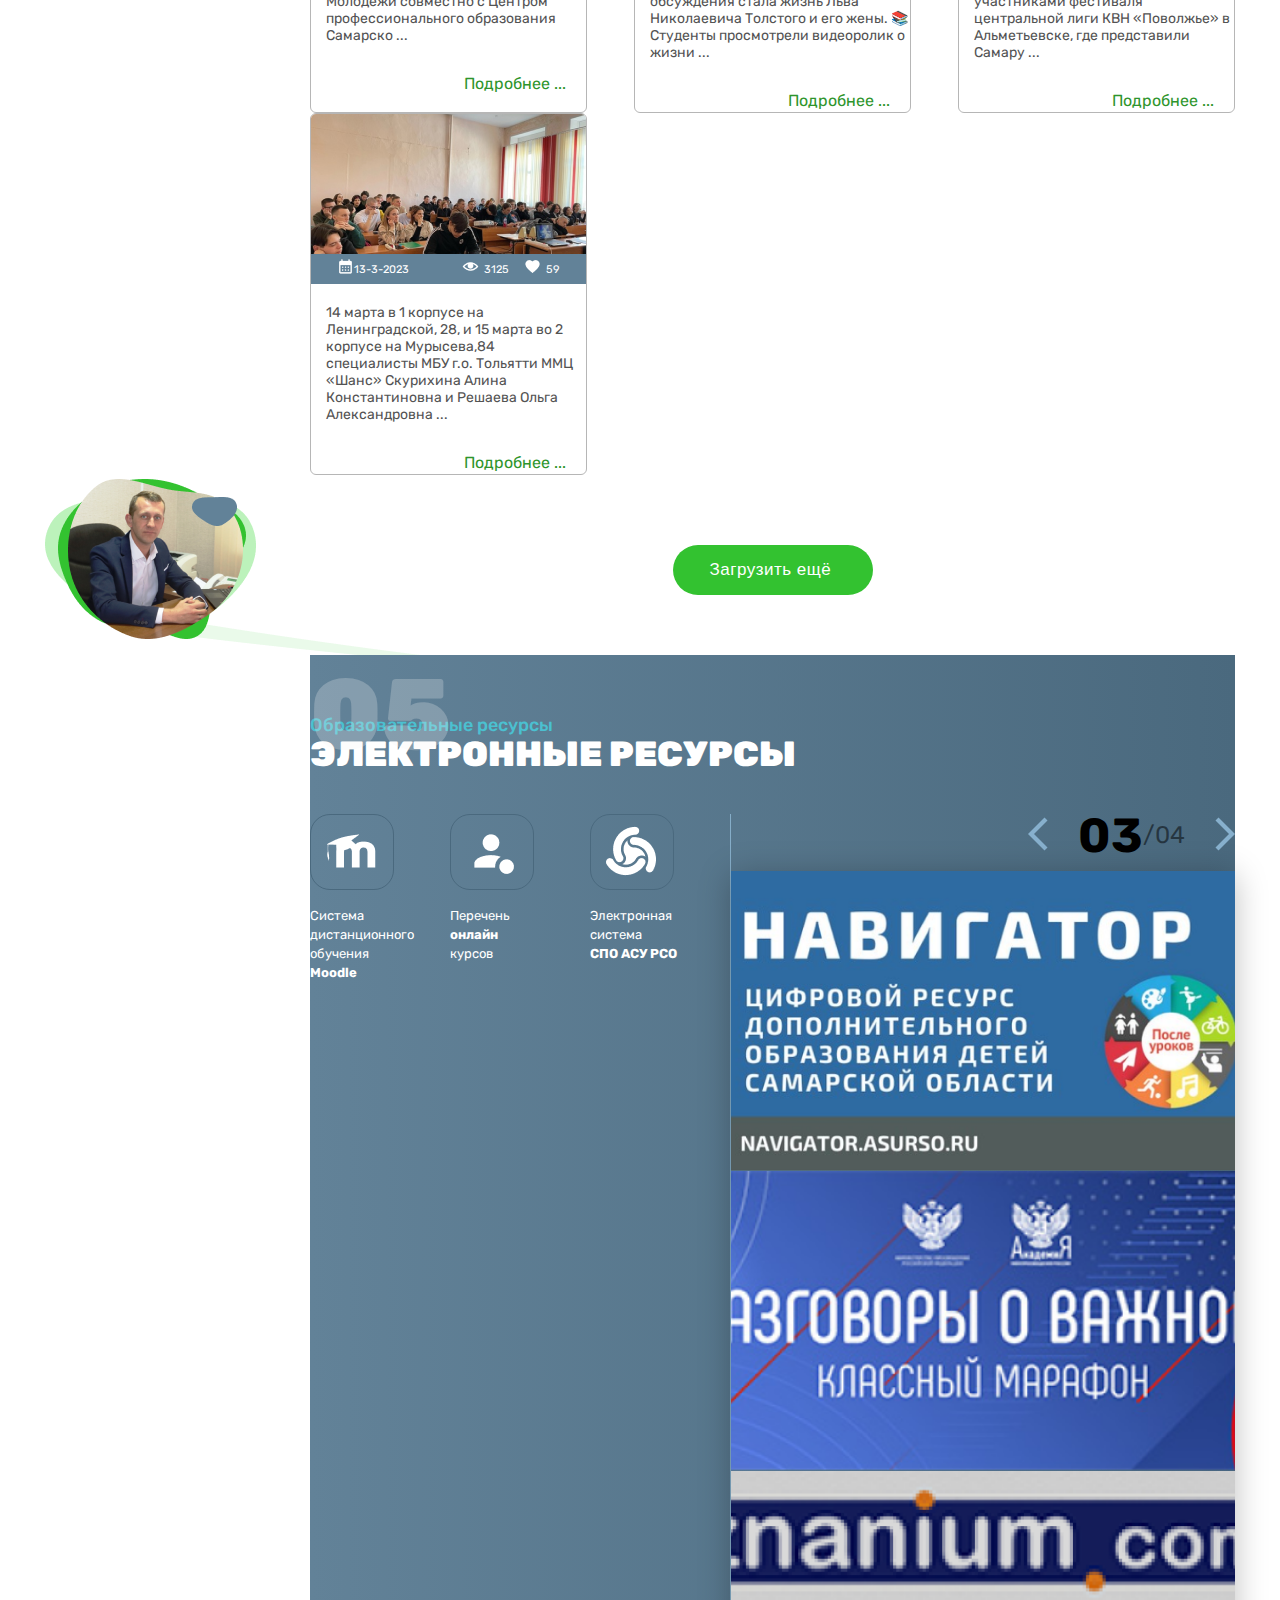
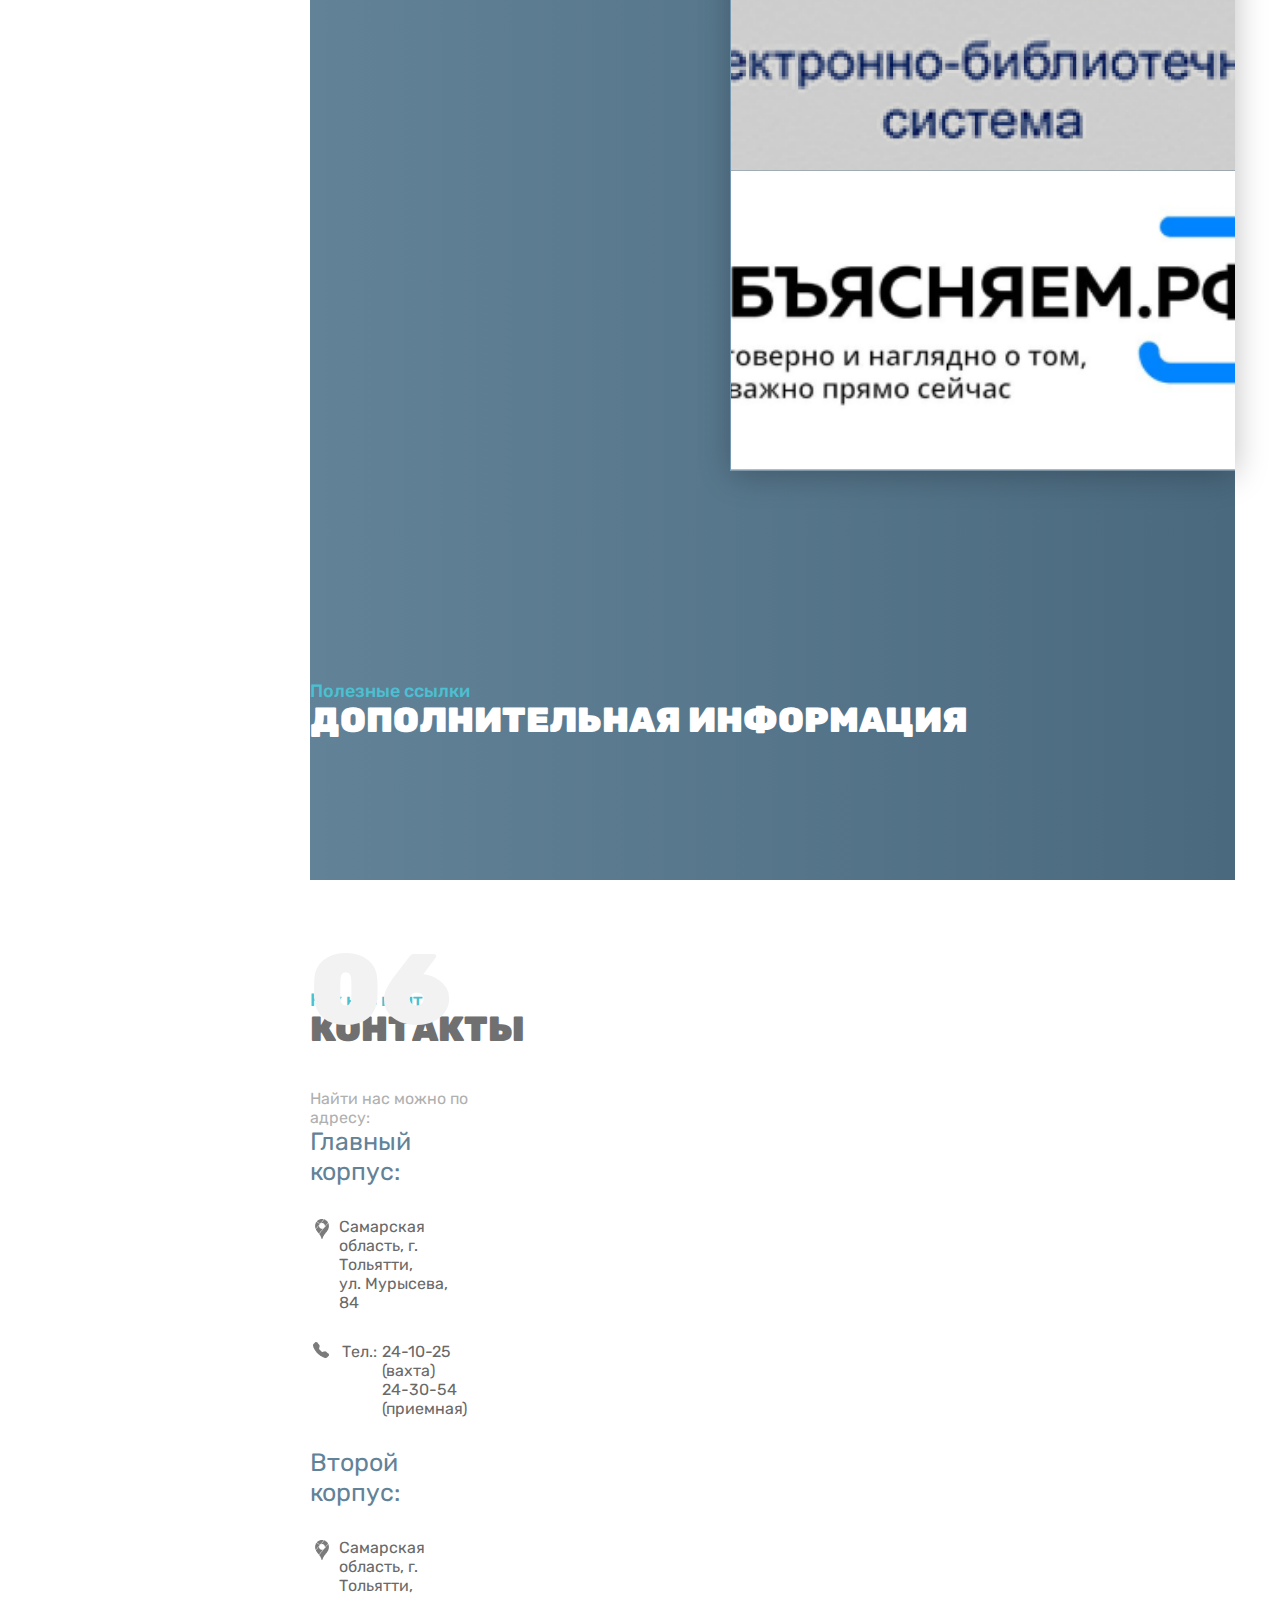
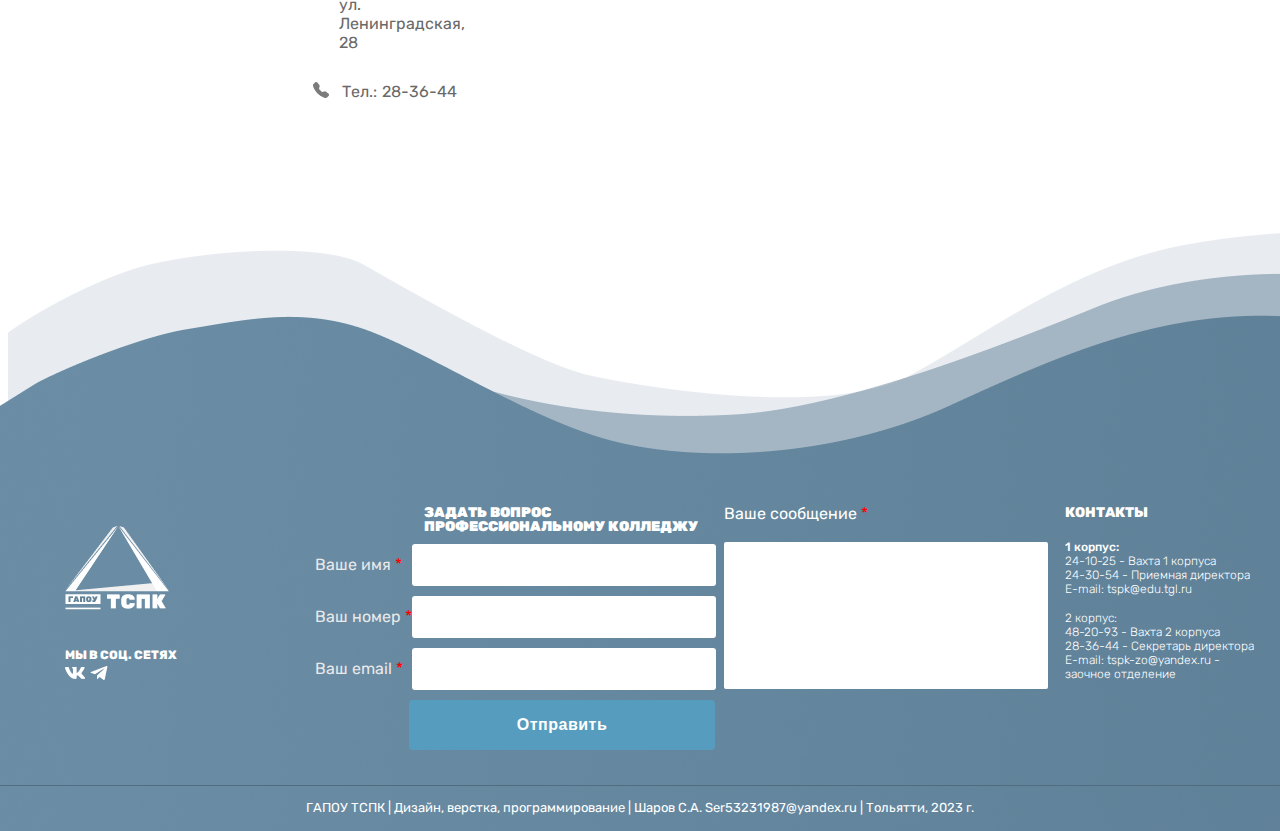
==== commit d2f9211e: "qwe" ====
--- a/index.html
+++ b/index.html
@@ -359,11 +359,11 @@
                 font-weight: 500;
               "
             >
-              С уважением, Ланчиков Максим Николаевич, директор ГАПОУ ТСПК
+              <!-- С уважением, Ланчиков Максим Николаевич, директор ГАПОУ ТСПК
             </p>
           </div>
         </div>
-      </div>
+      </div> -->
         <div class="numberSection">
           <span>02</span>
         </div>
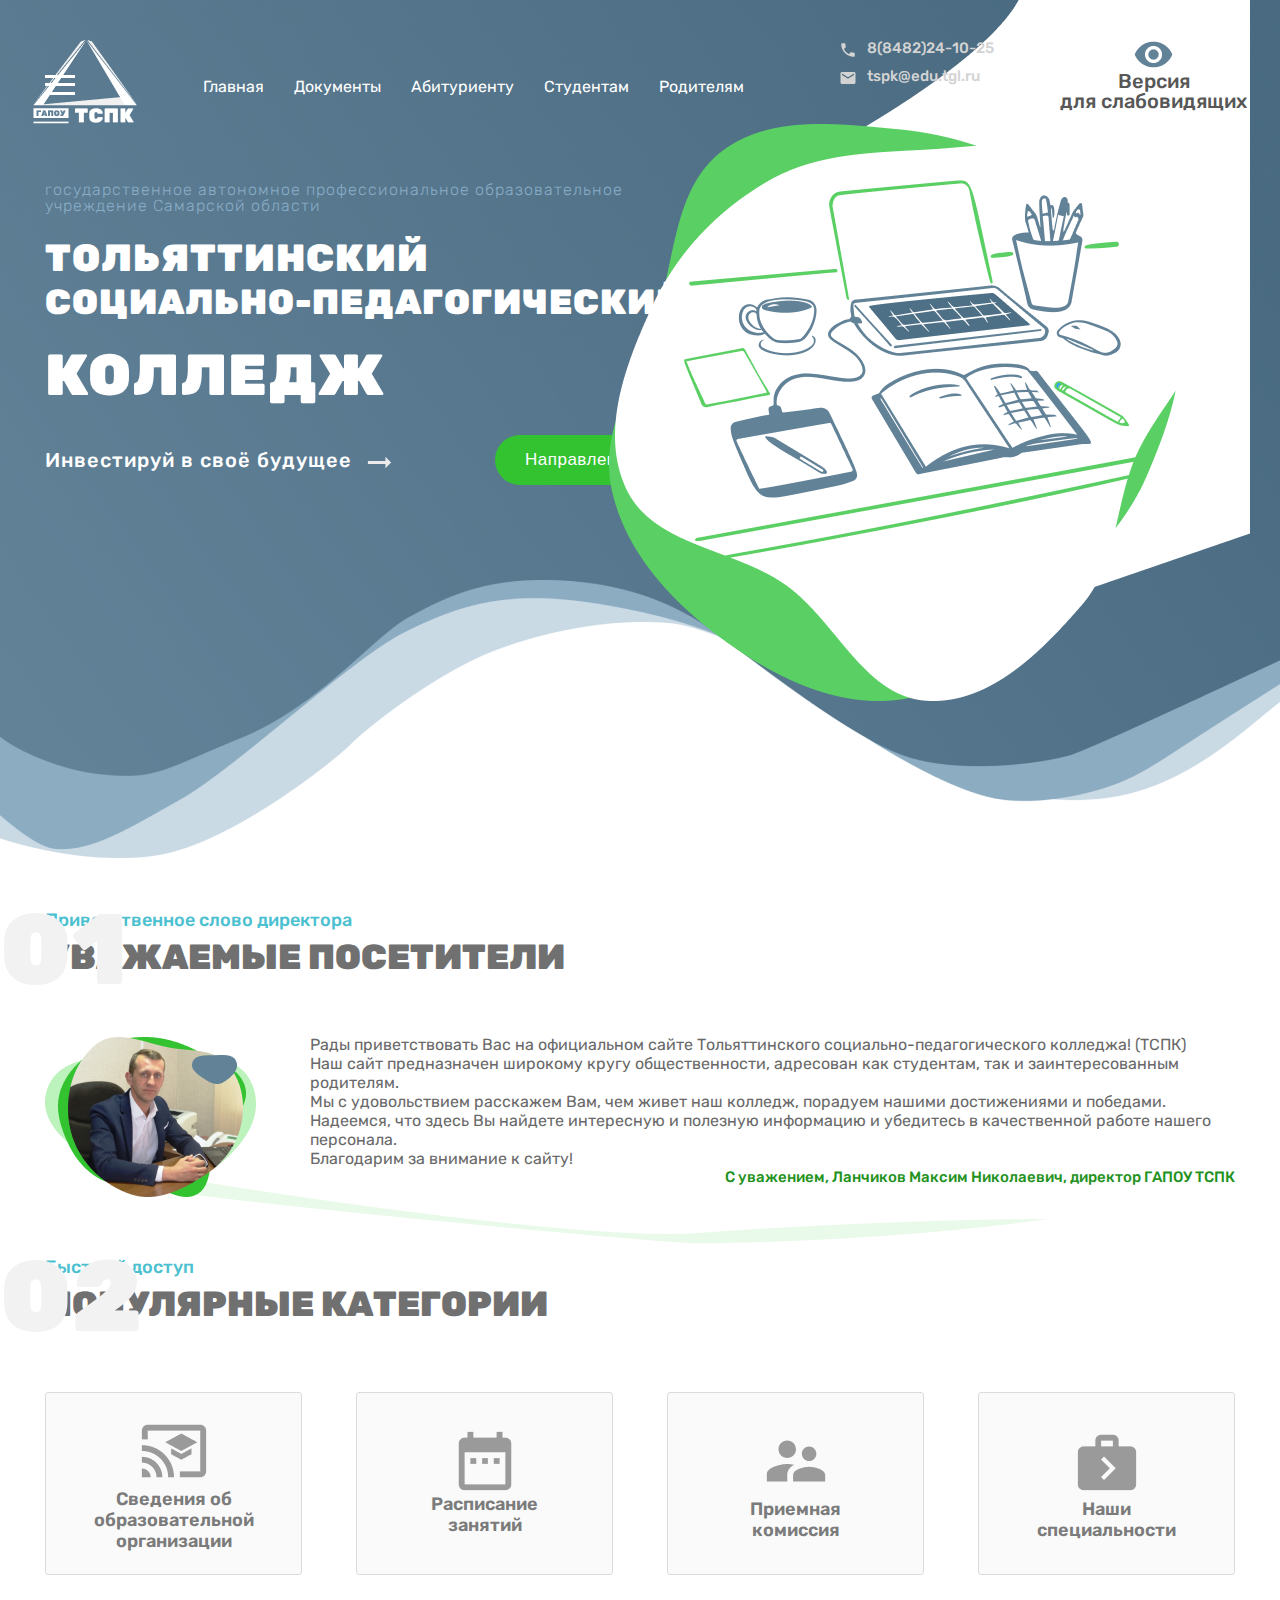
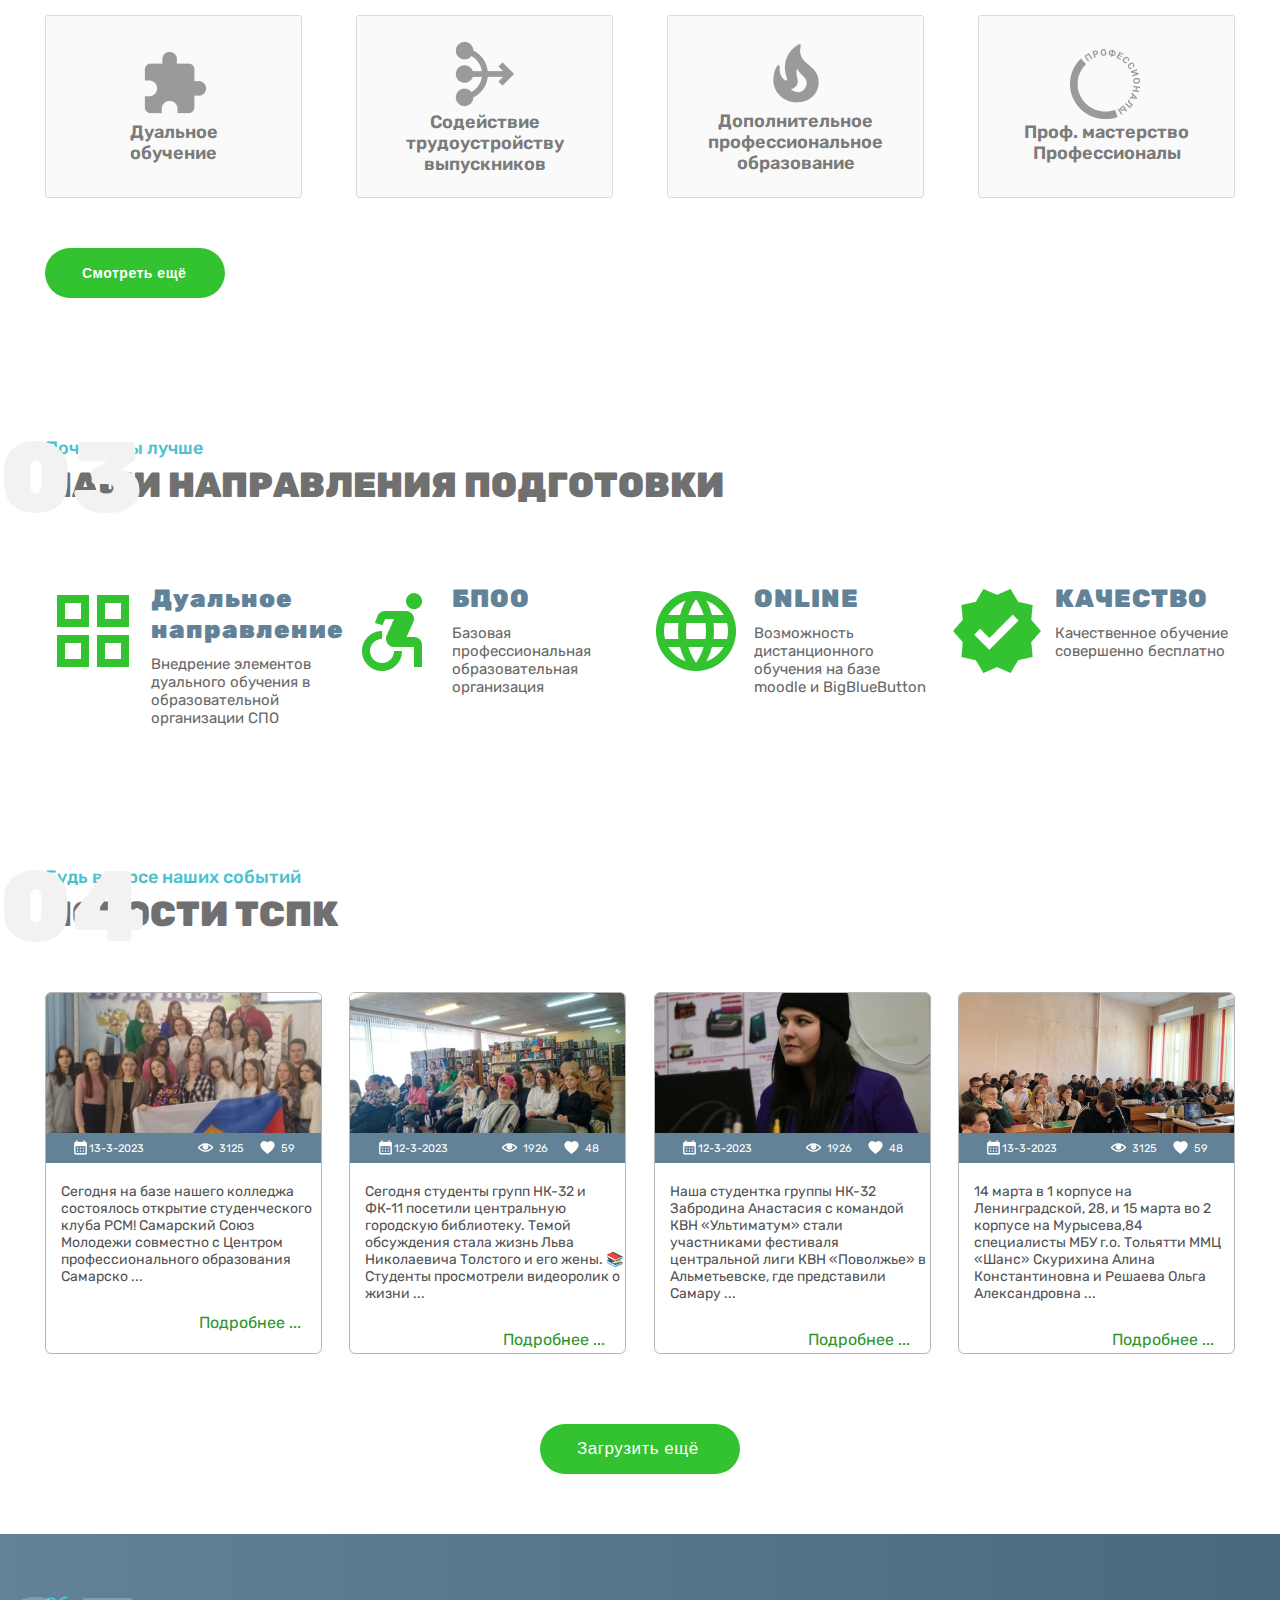
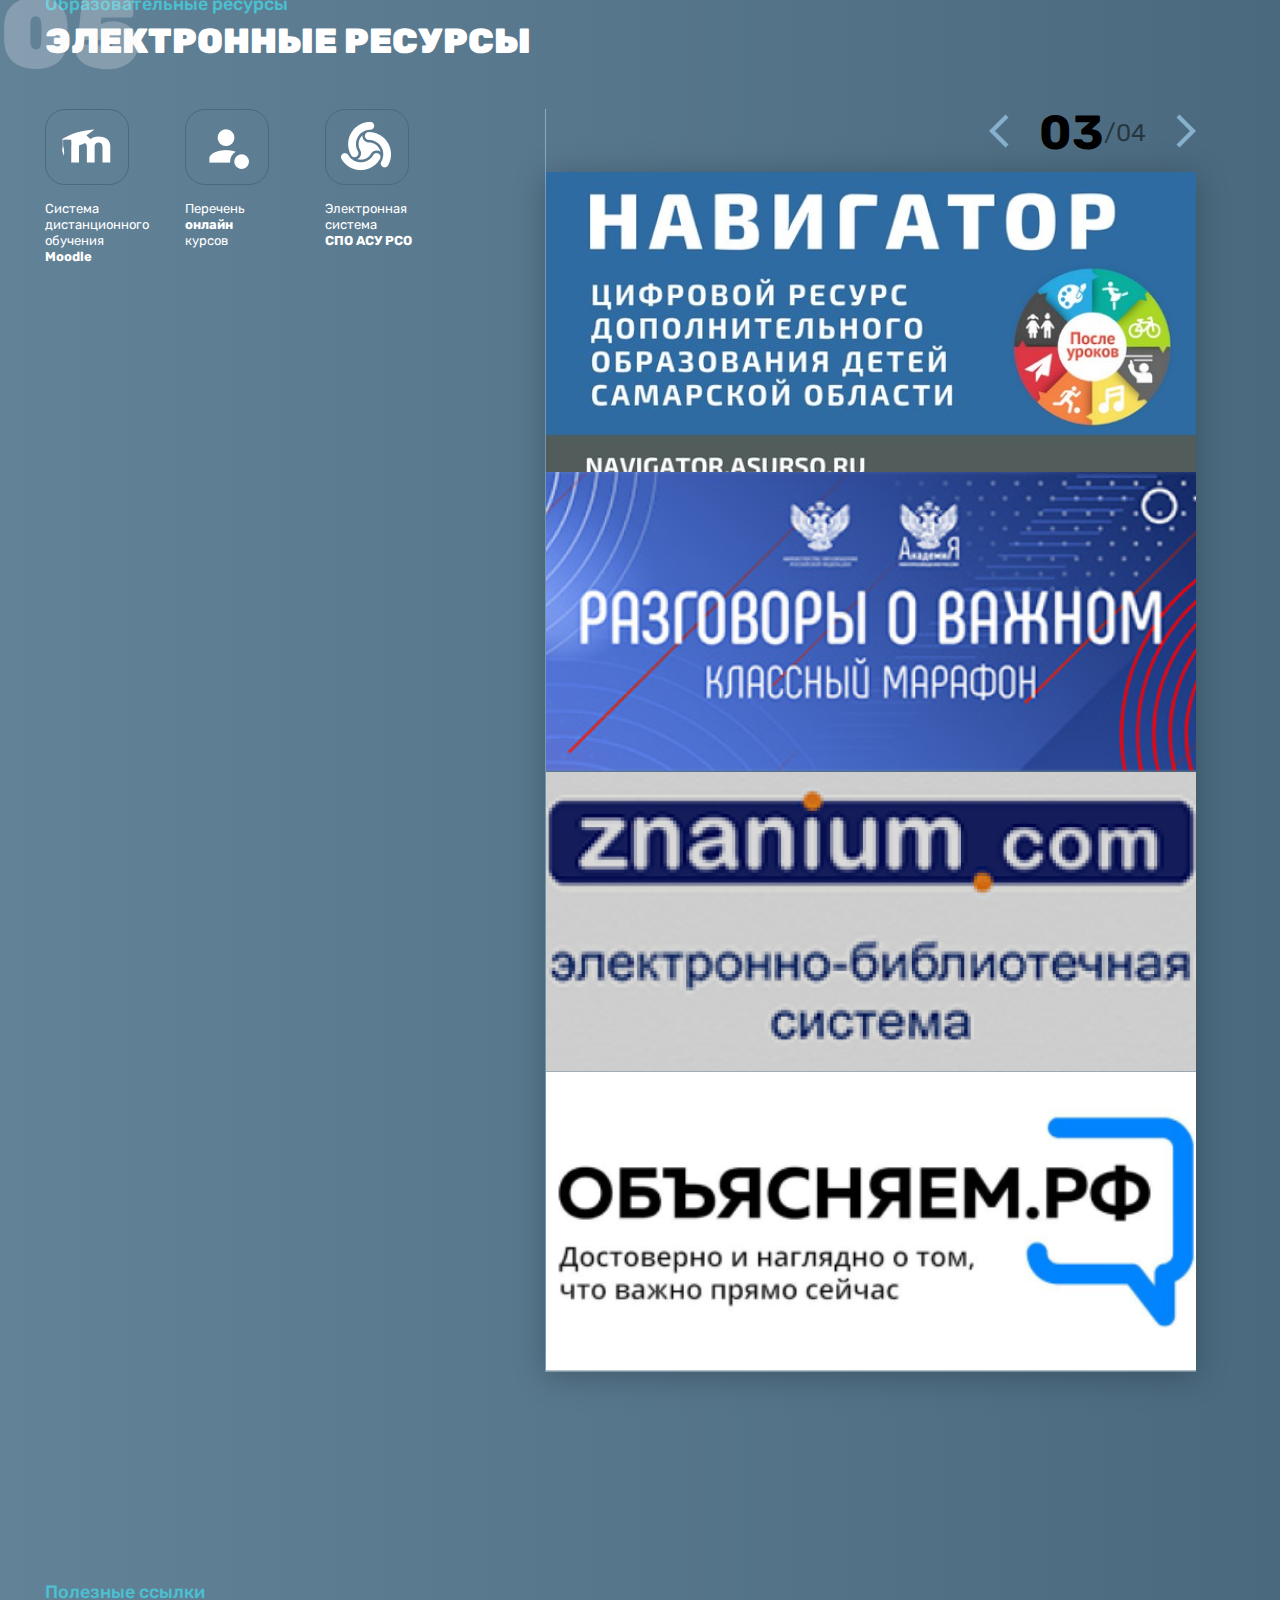
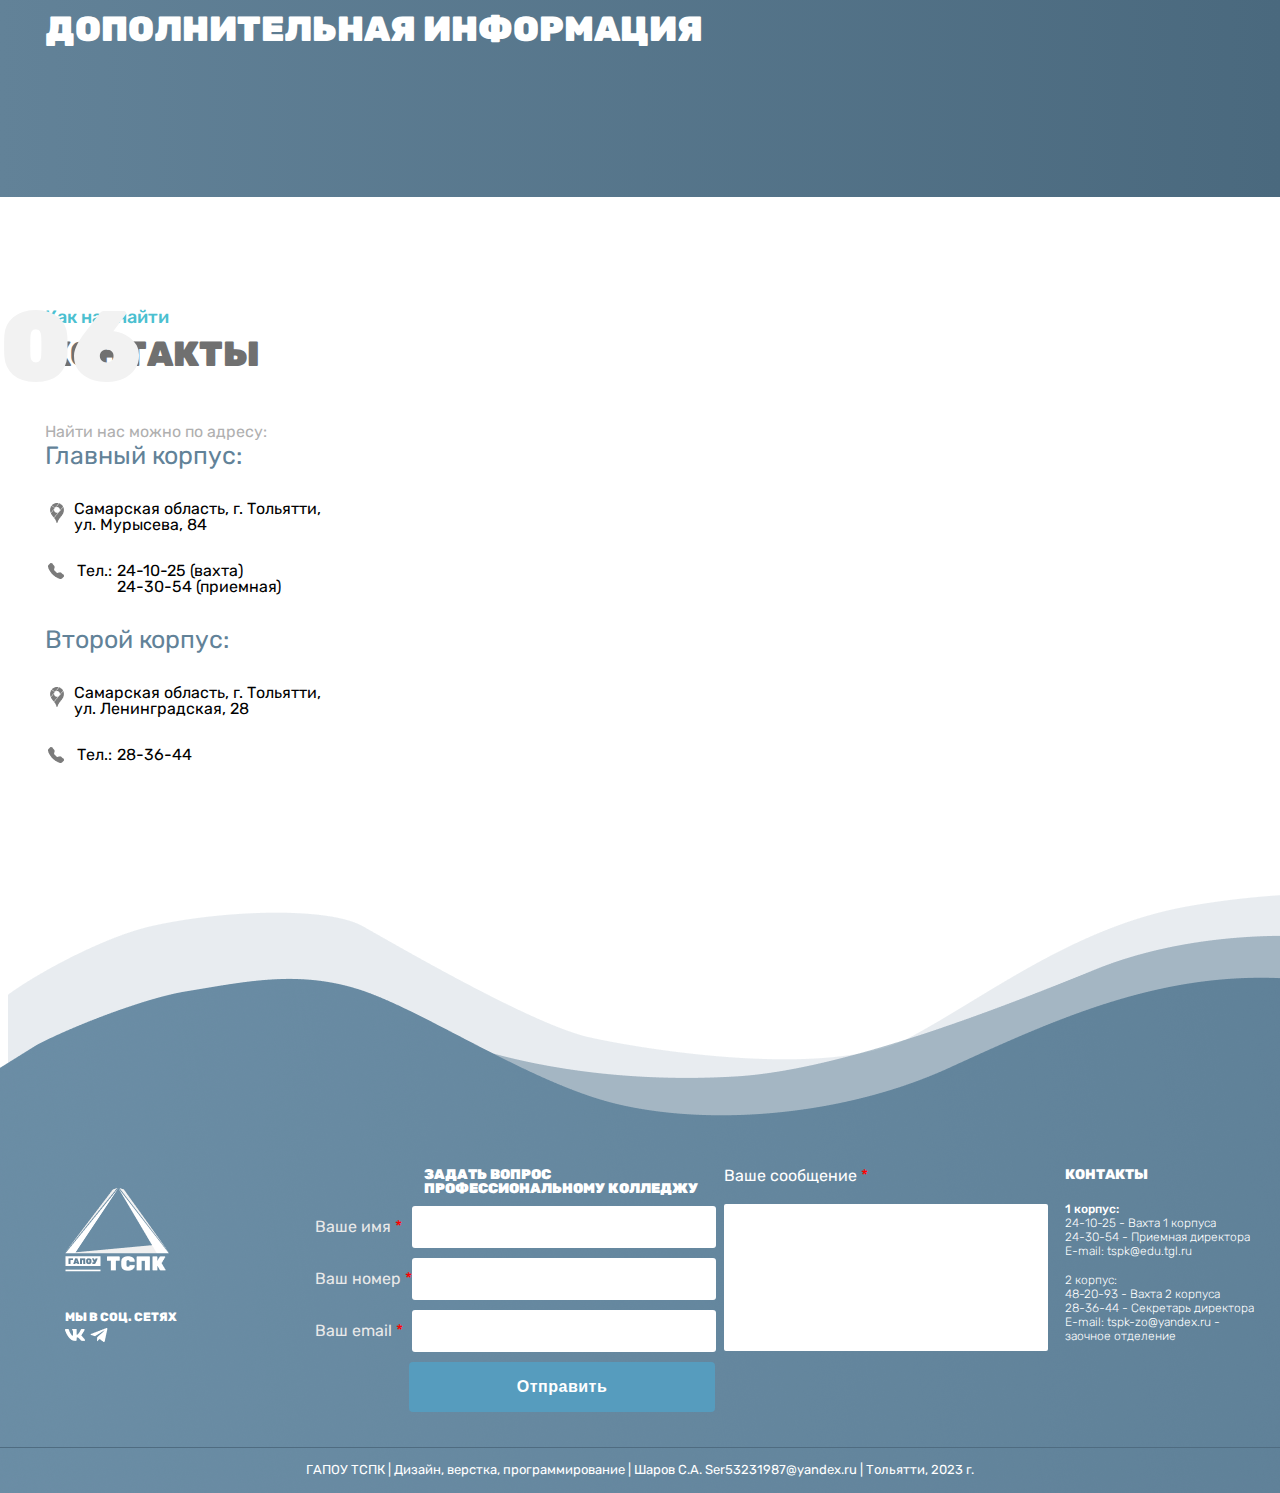
==== commit 40969d78: "asd" ====
--- a/index.html
+++ b/index.html
@@ -359,11 +359,11 @@
                 font-weight: 500;
               "
             >
-              <!-- С уважением, Ланчиков Максим Николаевич, директор ГАПОУ ТСПК
+              С уважением, Ланчиков Максим Николаевич, директор ГАПОУ ТСПК
             </p>
           </div>
         </div>
-      </div> -->
+      </div>
         <div class="numberSection">
           <span>02</span>
         </div>
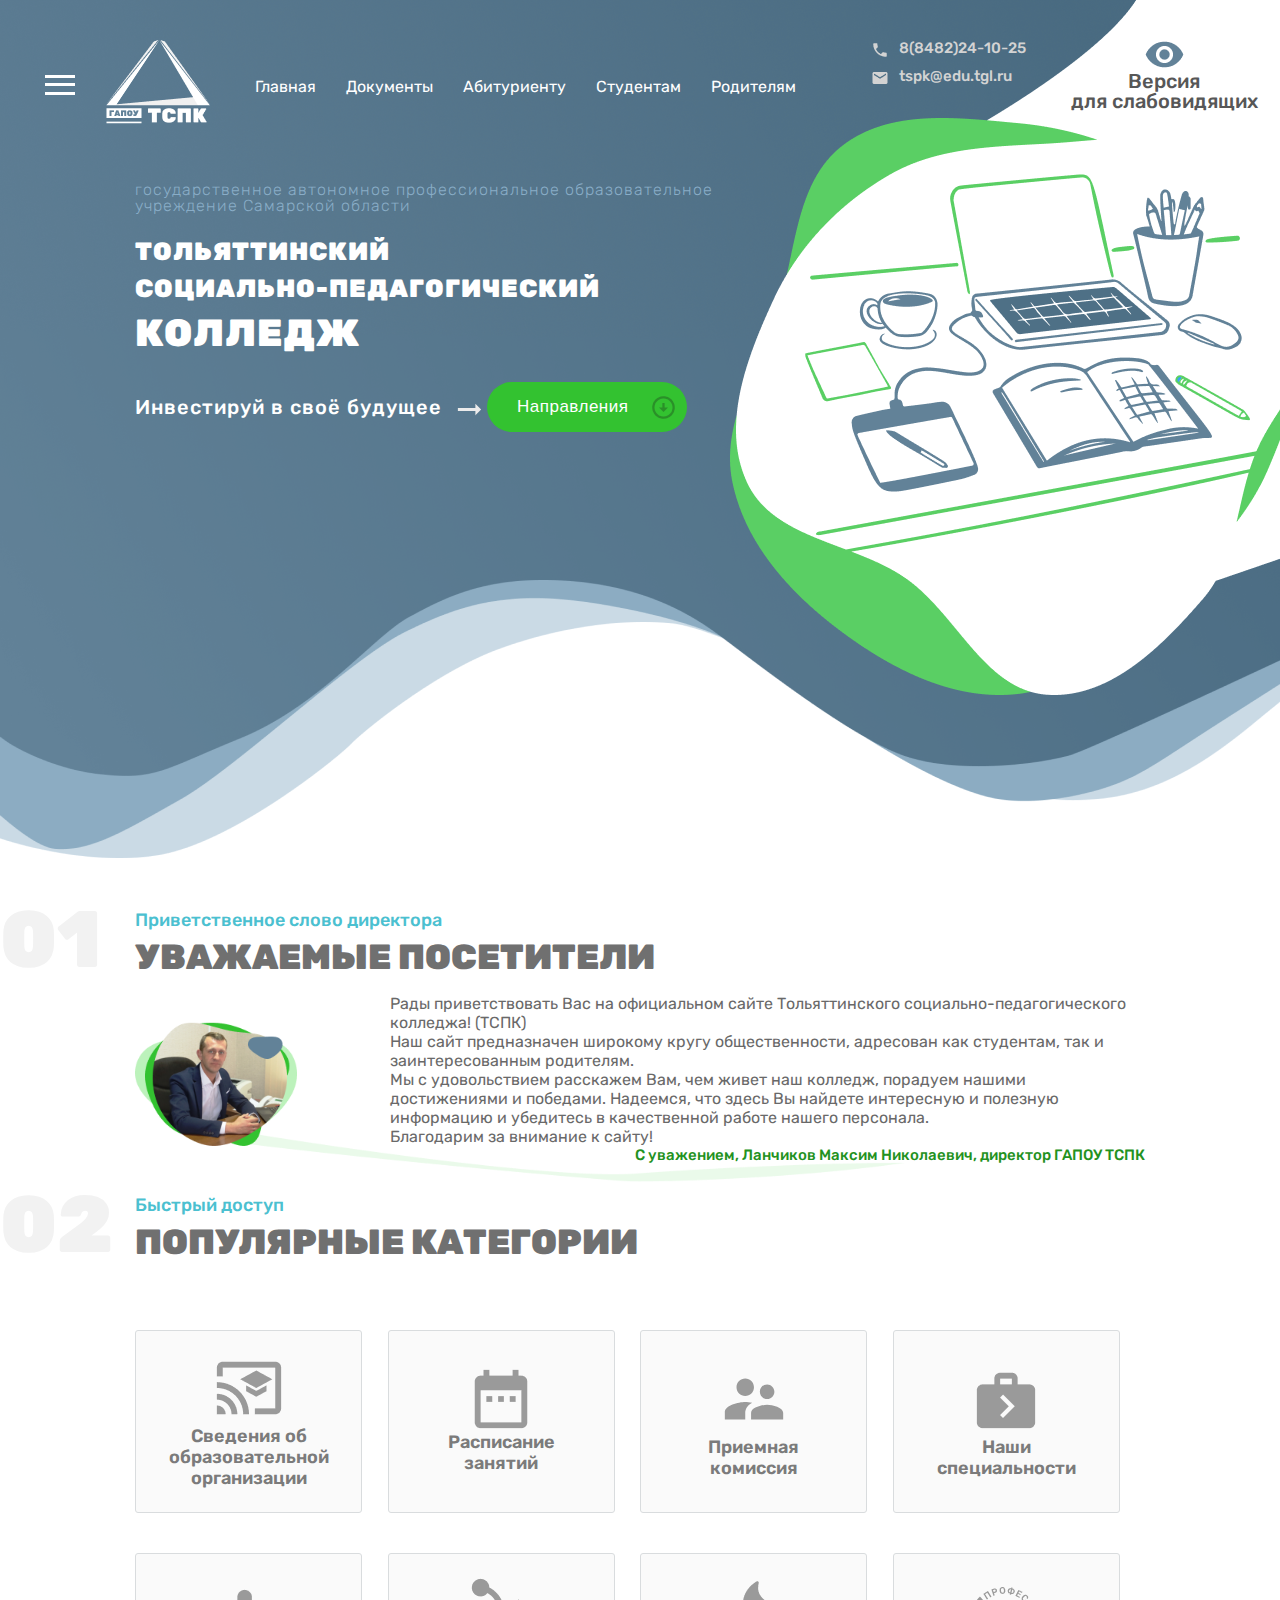
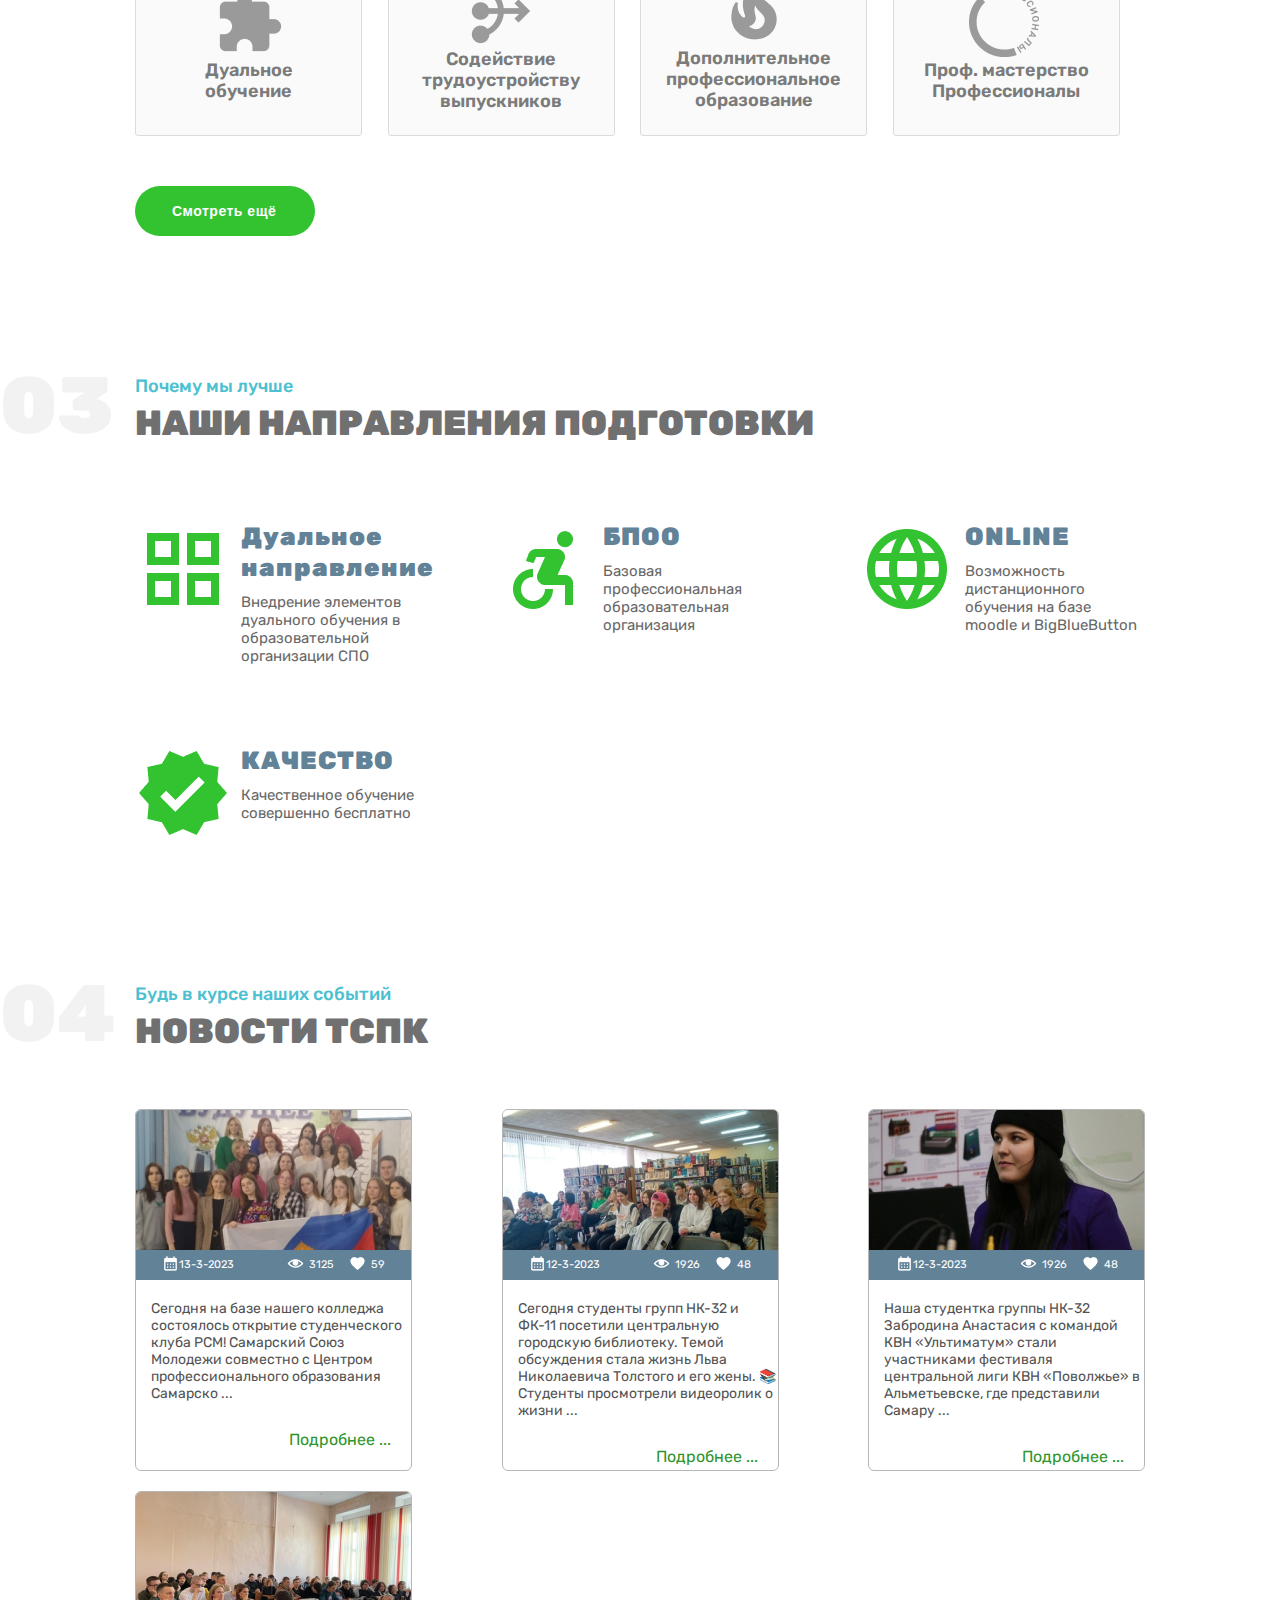
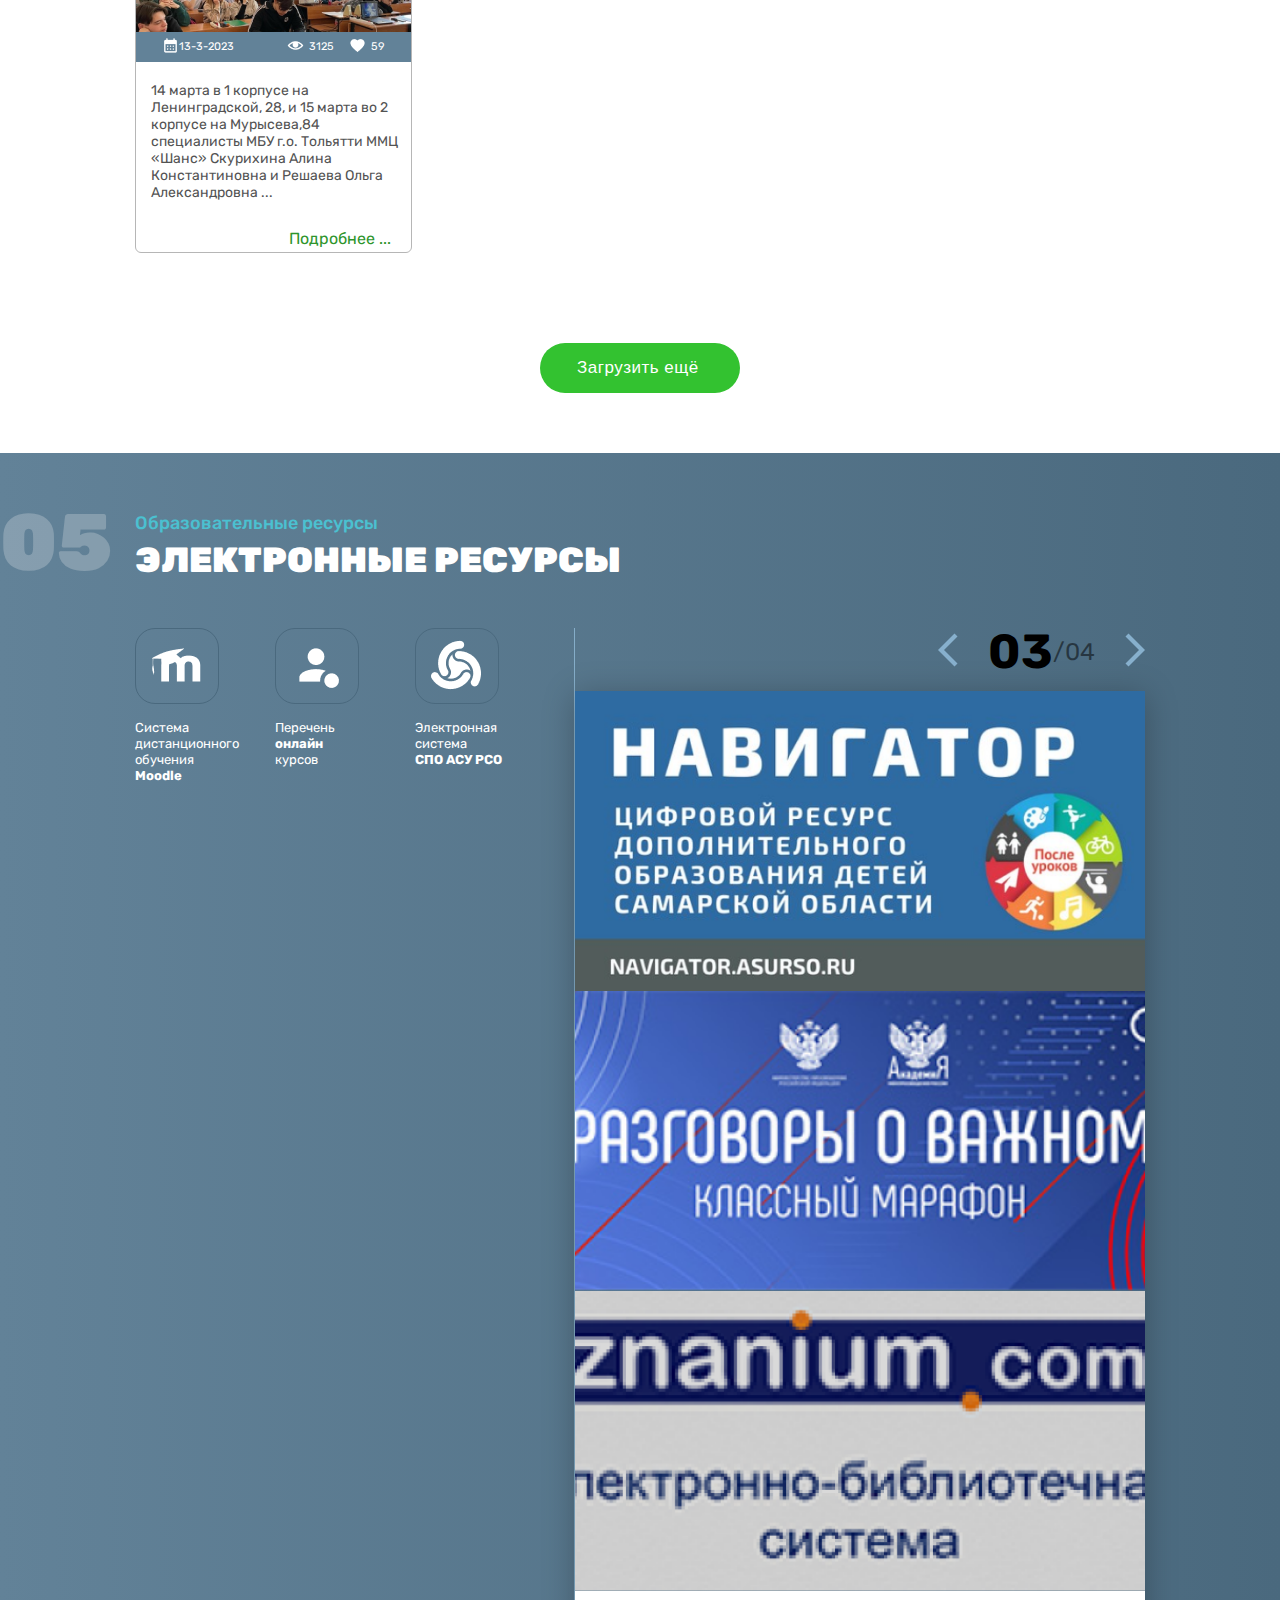
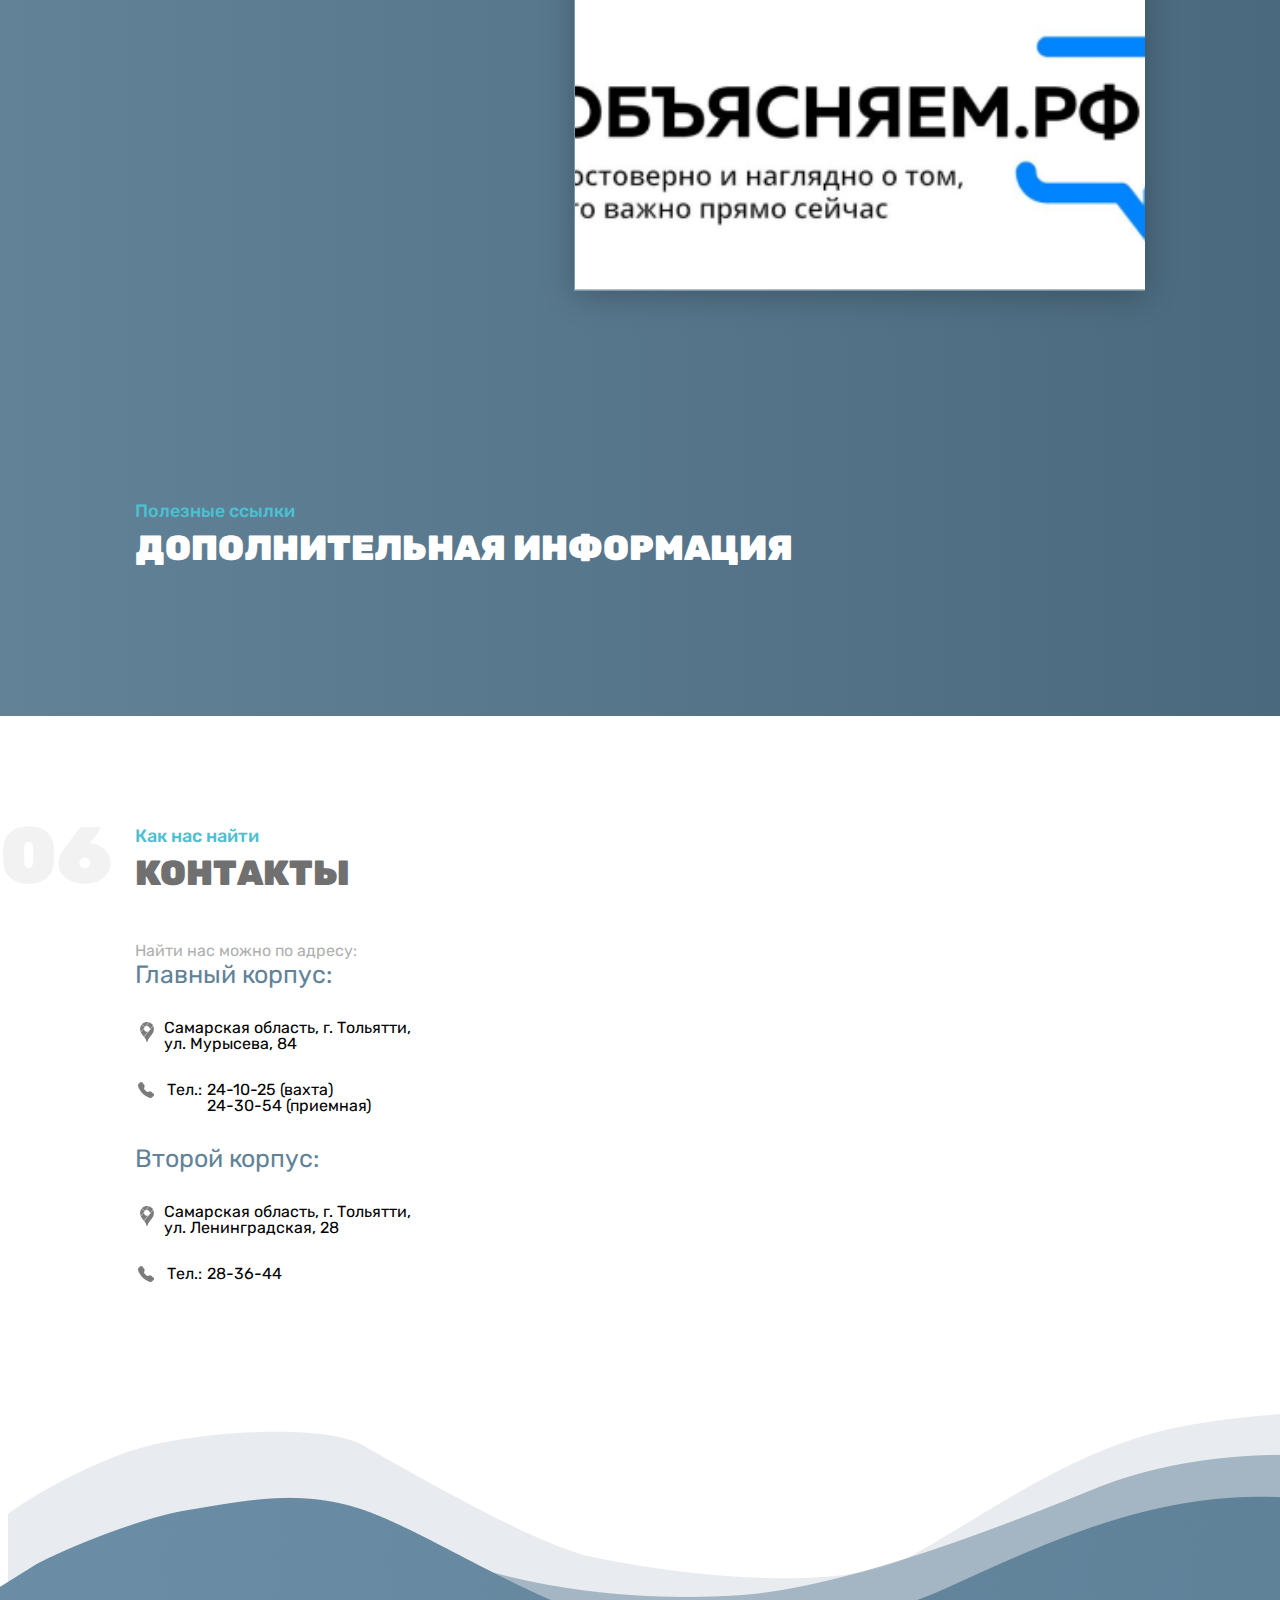
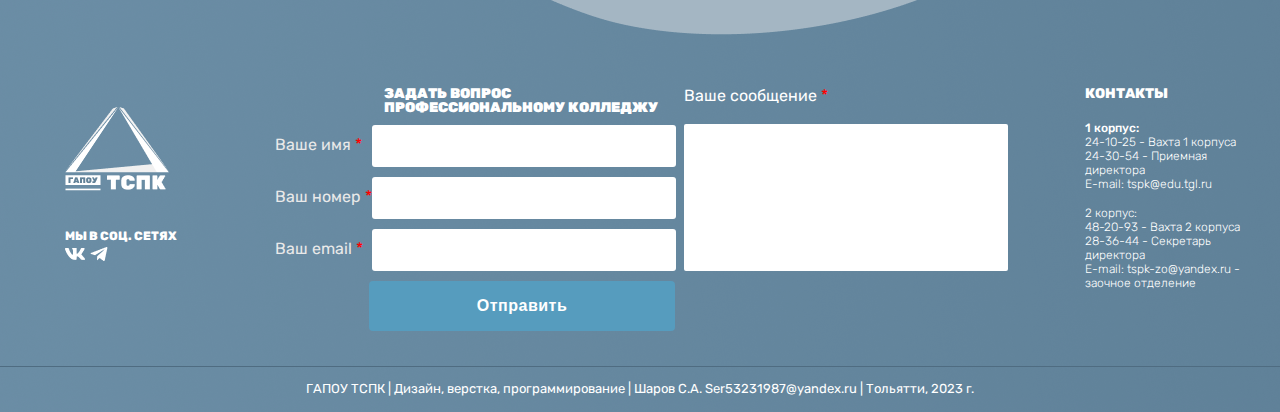
==== commit 7ce589c6: "fix" ====
--- a/index.html
+++ b/index.html
@@ -259,7 +259,8 @@
           
               new ItcAccordion('#accordion-1');
               new ItcAccordion('#accordion-2');
-    
+              
+
               
     
             </script>
@@ -268,7 +269,7 @@
       </div>
       <!-- popup -->
 <div class="headerInner">
-      <div class="logoTspk"><img src="Tspklogo.png" alt="tspk" /></div>
+      <div class="logoTspk" style = "margin-left: 83px;"><img src="Tspklogo.png" alt="tspk" /></div>
       <div class="headerMenu">
         <ul>
           <li><a href="">Главная</a></li>
@@ -336,8 +337,11 @@
         <p class="greetWords">Приветственное слово директора</p>
         <h1 class="titleClass">УВАЖАЕМЫЕ ПОСЕТИТЕЛИ</h1>
         <div class="greetBlocks">
-          <div class="leftGreetBlock">
-            <img src="director.png" alt="directorIMG" />
+          <div class="leftGreetBlock" id = "lgb">
+            <img src="director.png" alt="directorIMG" id = "lgbimg"/>
+          </div>
+          <div class="leftGreetBlockSM" id = "lgbSM">
+            <img src="directorSM.png" alt="directorIMG" id = "lgbimgSM"/>
           </div>
           <div class="rightGreetBlock">
             <p>
@@ -839,7 +843,7 @@
             </div>
           </div>
           <div class="rightBlockMap">
-            <div id="map" style="width: 780px; height: 340px"></div>
+            <div id="map" style="width: 100%; height: 100%"></div>
           </div>
         </div>
       </div>
@@ -868,18 +872,15 @@
 
                 <div class="contactWithUs">
                   <label for="text">Ваше имя <span style = "color: red;">*</span></label>
-                  <input style = "width: 300px; height: 40px;     border: none;
-                  border-radius: 3px;" type="text" class="nameInput" />
+                  <input type="text" class="nameInput" />
                 </div>
                 <div class="contactWithUs">
                   <label for="phone">Ваш номер <span style = "color: red;">*</span></label>
-                  <input style = "width: 300px; height: 40px;     border: none;
-                  border-radius: 3px;" type="phone" class="phoneInput" />
+                  <input type="phone" class="phoneInput" />
                 </div>
                 <div class="contactWithUs">
                   <label for="email">Ваш email <span style = "color: red;">*</span></label>
-                  <input style = "width: 300px; height: 40px;     border: none;
-                  border-radius: 3px;" type="email" class="emailInput" />
+                  <input type="email" class="emailInput" />
                   
 
                 </div>
@@ -918,5 +919,19 @@
         <span>ГАПОУ ТСПК | Дизайн, верстка, программирование | Шаров С.А. Ser53231987@yandex.ru | Тольятти, 2023 г.</span>
       </div>
     </footer>
+    <script>
+      var res = window.innerWidth;
+      var el = document.querySelector('.leftGreetBlock');
+      var el2 = document.querySelector('.leftGreetBlockSM');
+      console.log(res);
+      if (res <= 768){
+        el.classList.add('hidden');
+      }
+      else if (res > 768){
+        el.classList.remove('hidden');
+        el2.classList.add('hidden');
+        console.log(el2);
+      }
+    </script>
   </body>
 </html>
--- a/style.css
+++ b/style.css
@@ -665,6 +665,12 @@
 form.ContactWithUs {
   display: flex;
 }
+.nameInput, .emailInput, .phoneInput{
+  width: 300px;
+    height: 40px;
+    border: none;
+    border-radius: 3px;
+}
 div.contactWithUs {
   display: table-row;
 }
@@ -1376,6 +1382,16 @@
 top: 12px; 
 width: 0; 
 } 
+.hidden{
+  display: none;
+}
+.viewMoreBtn.hidden{
+  display: none;
+}
+.leftGreetBlock.hidden{
+  display: none;
+}
+
 
 .svedInfo{
   width: 900px;
@@ -1697,4 +1713,343 @@
 .leftSideForm input, .rightSideForm input{
   max-width: 340px;
   width: 93%;
-}+}
+.rightBlockMap{
+  max-width: 780px;
+  max-height: 340px;
+  width: 100%;
+}
+.ymaps-2-1-79-map, .ymaps-2-1-79-i-ua_js_yes, .ymaps-2-1-79-map-bg ,.ymaps-2-1-79-islets_map-lang-ru{
+  max-height: 100%;
+}
+
+@media screen and (max-width: 1500px)
+{
+  .rightBlock{
+    right: 0px;
+    top: -6px;
+    overflow:hidden;
+    width: 43%;
+  }
+  .mainContainer{
+    position: relative;
+  }
+  .numberSection, .numberSection5{
+    font-size: 80px;
+  }
+  .leftGreetBlock img{
+    max-width: 1190px;
+  }
+  .rigthBlock img{
+    width: 110%;
+  }
+}
+
+@media screen and (min-width: 1620px) and (max-width:1650px){
+  .rightBlock{
+    right: 24px;
+  }
+}
+@media screen and (width: 1920px){
+  header{
+    background-size: contain;
+  }
+  .rightBlock{
+    right: 191px;
+  }
+}
+@media screen and (min-width: 1700px) and (max-width: 1800px){
+  .rightBlock{
+    right: 90px;
+  }
+}
+@media screen and (min-width: 1300px) and (max-width: 1400px){
+  .rightBlock img{
+    width: 115%;
+  }
+  .leftGreetBlock img{
+    max-width: 1190px;
+  }
+}
+
+@media screen and (min-width:1200px) and (max-width: 1300px){
+  .leftGreetBlock img{
+    max-width: 1010px;
+  }
+  .secondSection{
+    max-width: 1010px;
+  }
+  .secondSent, .thirdSent{
+    font-size: 25px;
+  }
+  .newsBlock{
+    margin-bottom: 20px;
+  }
+  .fourthSent{
+    font-size: 38px;
+    margin-top: 0px;
+  }
+  .buttonBlock{
+    justify-content: normal;
+  }
+  .mainContainer{
+    max-width: 1010px;
+  }
+
+  .firstLine, .secondLine{
+    flex-wrap: nowrap
+  }
+  .CategoryBlock{
+    margin-right: 25px;
+    max-width: 225px;
+  }
+  .contactRightBlock{
+    margin-top: 1px;
+  }
+  .leftSection{
+    max-width: 210px;
+  }
+  .rightSection{
+    max-width: 180px;
+  }
+}
+@media screen and (min-width: 1100px) and (max-width: 1199px){
+  .rightBlock{
+    width: 41%;
+    top: -2px;
+  }
+  .rightBlock img{
+    width: 555px;
+  }
+  .leftGreetBlock img{
+    max-width: 990px;
+  }
+  .logoTspk img{
+    height: 90px;
+  }
+  .secondSection{
+    max-width: 930px;
+  }
+  .mainContainer{
+    max-width: 930px;
+  }
+  .headerMenu ul{
+    font-size: 14px;
+  }
+  .numberContact{
+    font-size: 14px;
+  }
+  .imparedTextblock{
+    font-size: 16px;
+  }
+  .secondSent, .thirdSent{
+    font-size: 25px;
+  }
+  .fourthSent{
+    margin-top: 0;
+    font-size: 35px;
+  }
+  .buttonBlock{
+    justify-content: normal;
+  }
+  .firstLine, .secondLine{
+    flex-wrap: nowrap;
+  }
+  .newsBlock{
+    margin-bottom: 20px;
+  }
+  .spaceBlock{
+    height: 280px;
+  }
+  .aboutBlocks{
+    flex-direction: row;
+  }
+  .leftSection{
+    max-width: 120px;
+  }
+  .rightSection{
+    max-width: 170px;
+  }
+  .rightBlockMap{
+    max-width: 600px;
+  }
+}
+@media screen and (max-width: 1099px){
+  .leftGreetBlock img{
+    max-width: 880px;
+  }
+  .logoTspk img{
+    width: 90px;
+    height: 80px;
+  }
+  .rightBlock{
+    display: none;
+  }
+  .imparedTextblock{
+    color: #d1d1d1;
+  }
+  .headerMenu ul{
+    font-size: 13px;
+  }
+  .imparedTextblock{
+    font-size: 13px;
+  }
+  .secondSection{
+    max-width: 820px;
+  }
+  .mainContainer{
+    max-width: 820px;
+  }
+  .rightGreetBlock{
+    font-size: 12px;
+  }
+  .firstLine, .secondLine{
+    flex-wrap: nowrap;
+  }
+  .newsBlock{
+    margin-bottom: 20px;
+  }
+  .CategoryBlock{
+    max-width: 200px;
+    margin-right: 15px;
+  }
+  .ymaps-2-1-79-map, #map{
+    width: 700px;
+  }
+  .rightBlockMap{
+    max-width: 500px;
+    width: 100%;
+    max-height: 340px;
+  }
+  .spaceBlock{
+    height: 250px;
+  }
+  .nameInput, .emailInput, .phoneInput{
+    width: 220px;
+    height: 30px;
+  }
+  .leftSection{
+    max-width: 135px;
+  }
+  #userMsgText{
+    margin-top: 20px;
+    width: 300px;
+    height: 113px;
+    resize: none;
+    border: none;
+    border-radius: 2px;
+  }
+  .contactRightBlock{
+    margin-top: 16px;
+    margin-right: 10px;
+  }
+  footer{
+    height: 560px;
+  }
+}
+@media screen and (max-width: 939px){
+  .spaceBlock{
+    height: 230px;
+  }
+  .leftGreetBlock img{
+    max-width: 830px;
+  }
+}
+@media screen and (max-width: 830px){
+  .imparedBlock{
+    display: none;
+  }
+  .leftGreetBlock img{
+    max-width: 720px;
+  }
+  .middleSection{
+    display: none;
+  }
+  .secondSection{
+    max-width: 655px;
+  }
+  .secondSent, .thirdSent{
+    font-size: 17px;
+  }
+  .fourthSent{
+    margin-top: 0;
+    font-size: 35px;
+  }
+  .wrapperReg{
+    max-width: 720px;
+  }
+  .newsSection{
+    justify-content: space-around;
+  }
+  .mainContainer{
+    max-width: 655px;
+  }
+  .textCategoryBlock p{
+    font-size:13px;
+  }
+  .offer__slider{
+    display: none;
+  }
+  .headerMenu ul{
+    font-size: 12px;
+  }
+  .wrapper.show, .menuPopup.menuPopup_active{
+    max-width: 720px;
+  }
+  .popupContainer{
+    max-width: 625px;
+  }
+  .spaceBlock{
+    height: 320px;
+  }
+  .addressBlock{
+    display: flex;
+    justify-content: space-between;
+    align-items: center;
+  }
+  .contactsTitle{
+    text-align: center;
+  }
+  .rightSection{
+    max-width: 400px;
+  }
+  .leftSection{
+    max-width: 190px;
+  }
+  .footerSections{
+    justify-content: center;
+  }
+  .firstContacts{
+    text-align: left;
+  }
+  .secondContacts{
+    text-align: right;
+  }
+}
+@media screen and (max-width: 792px){
+  .secondSection{
+    max-width: 605px;
+  }
+  .headerMenu ul {
+    font-size: 11px;
+  }
+  .numberContact , .emailContact p{
+    font-size: 12px;
+  }
+  .leftGreetBlock img{
+    max-width: 689px;
+  }
+  .leftGreetBlock{
+    max-width: 170px;
+  }
+  .mainContainer{
+    max-width: 605px;
+  }
+  .titleClass{
+    font-size: 27px;
+  }
+  .rightGreetBlock{
+    font-size: 10px;
+    line-height: 12px;
+  }
+}
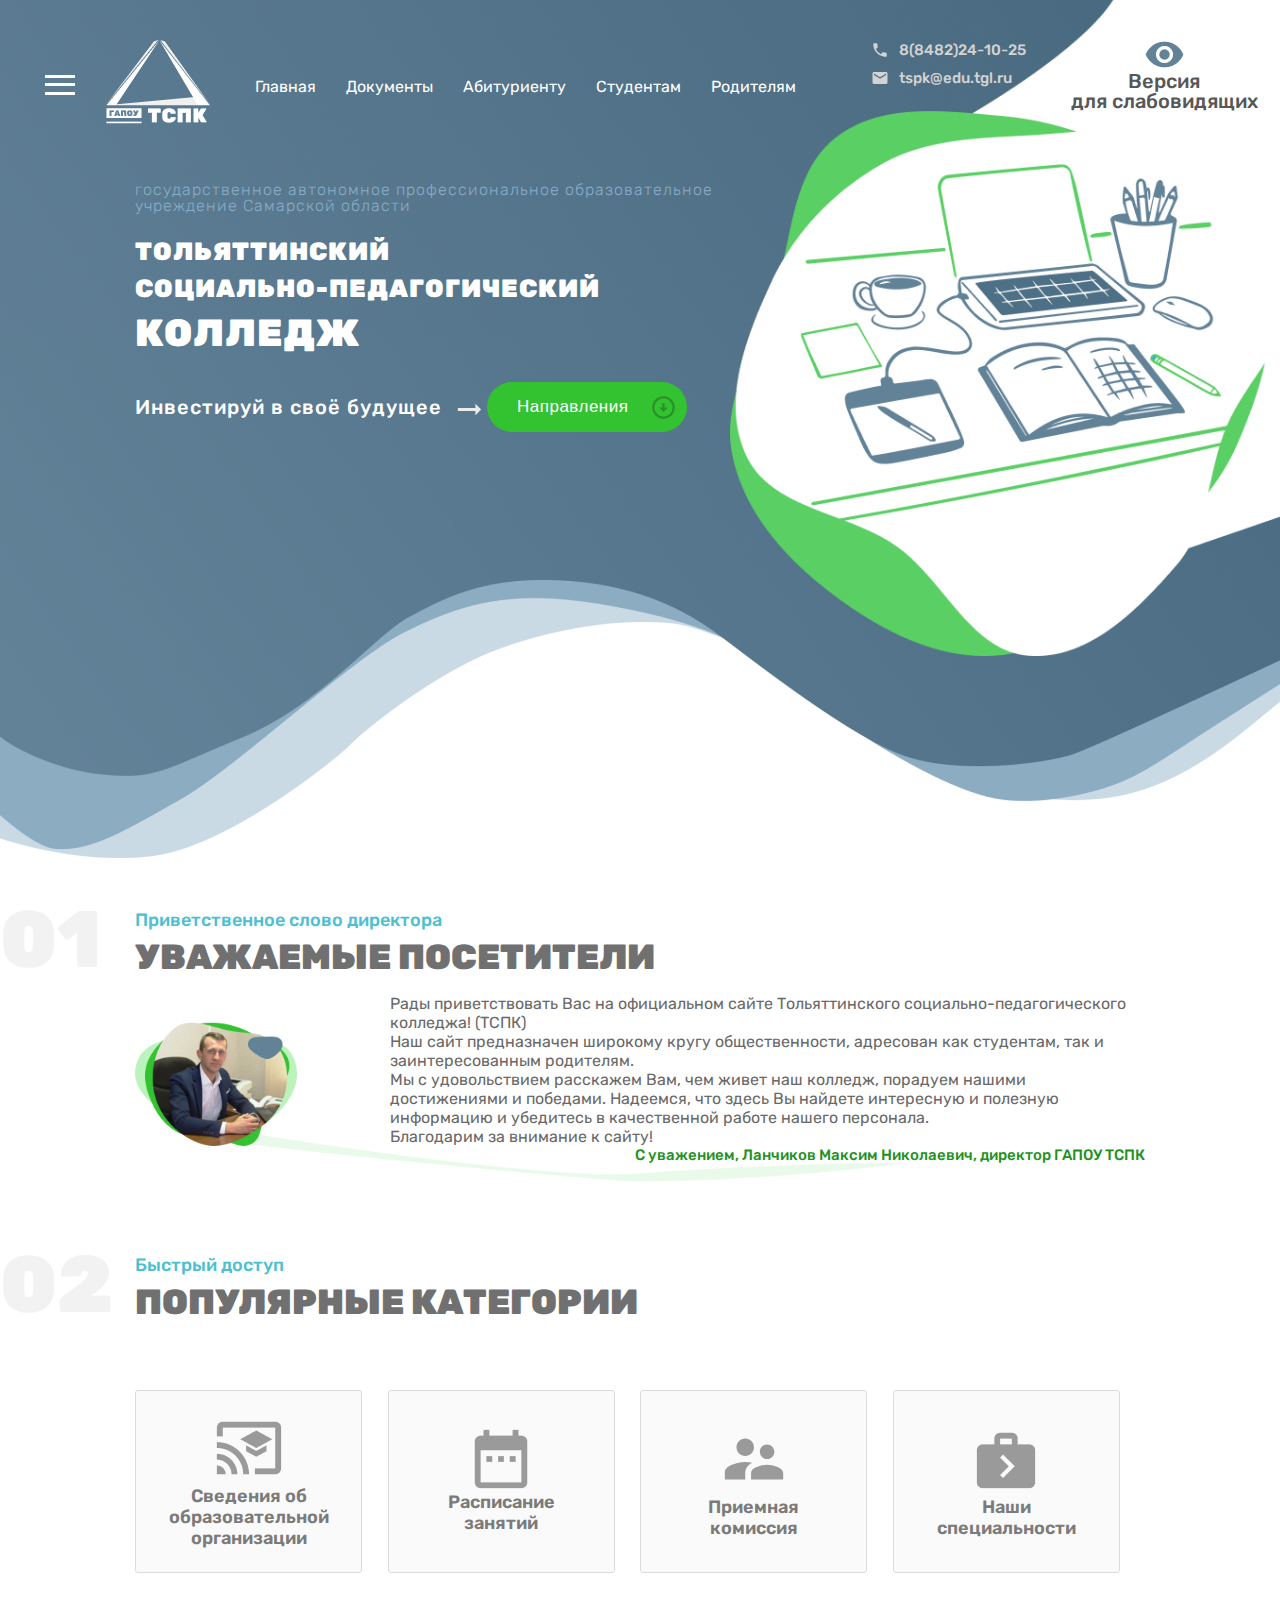
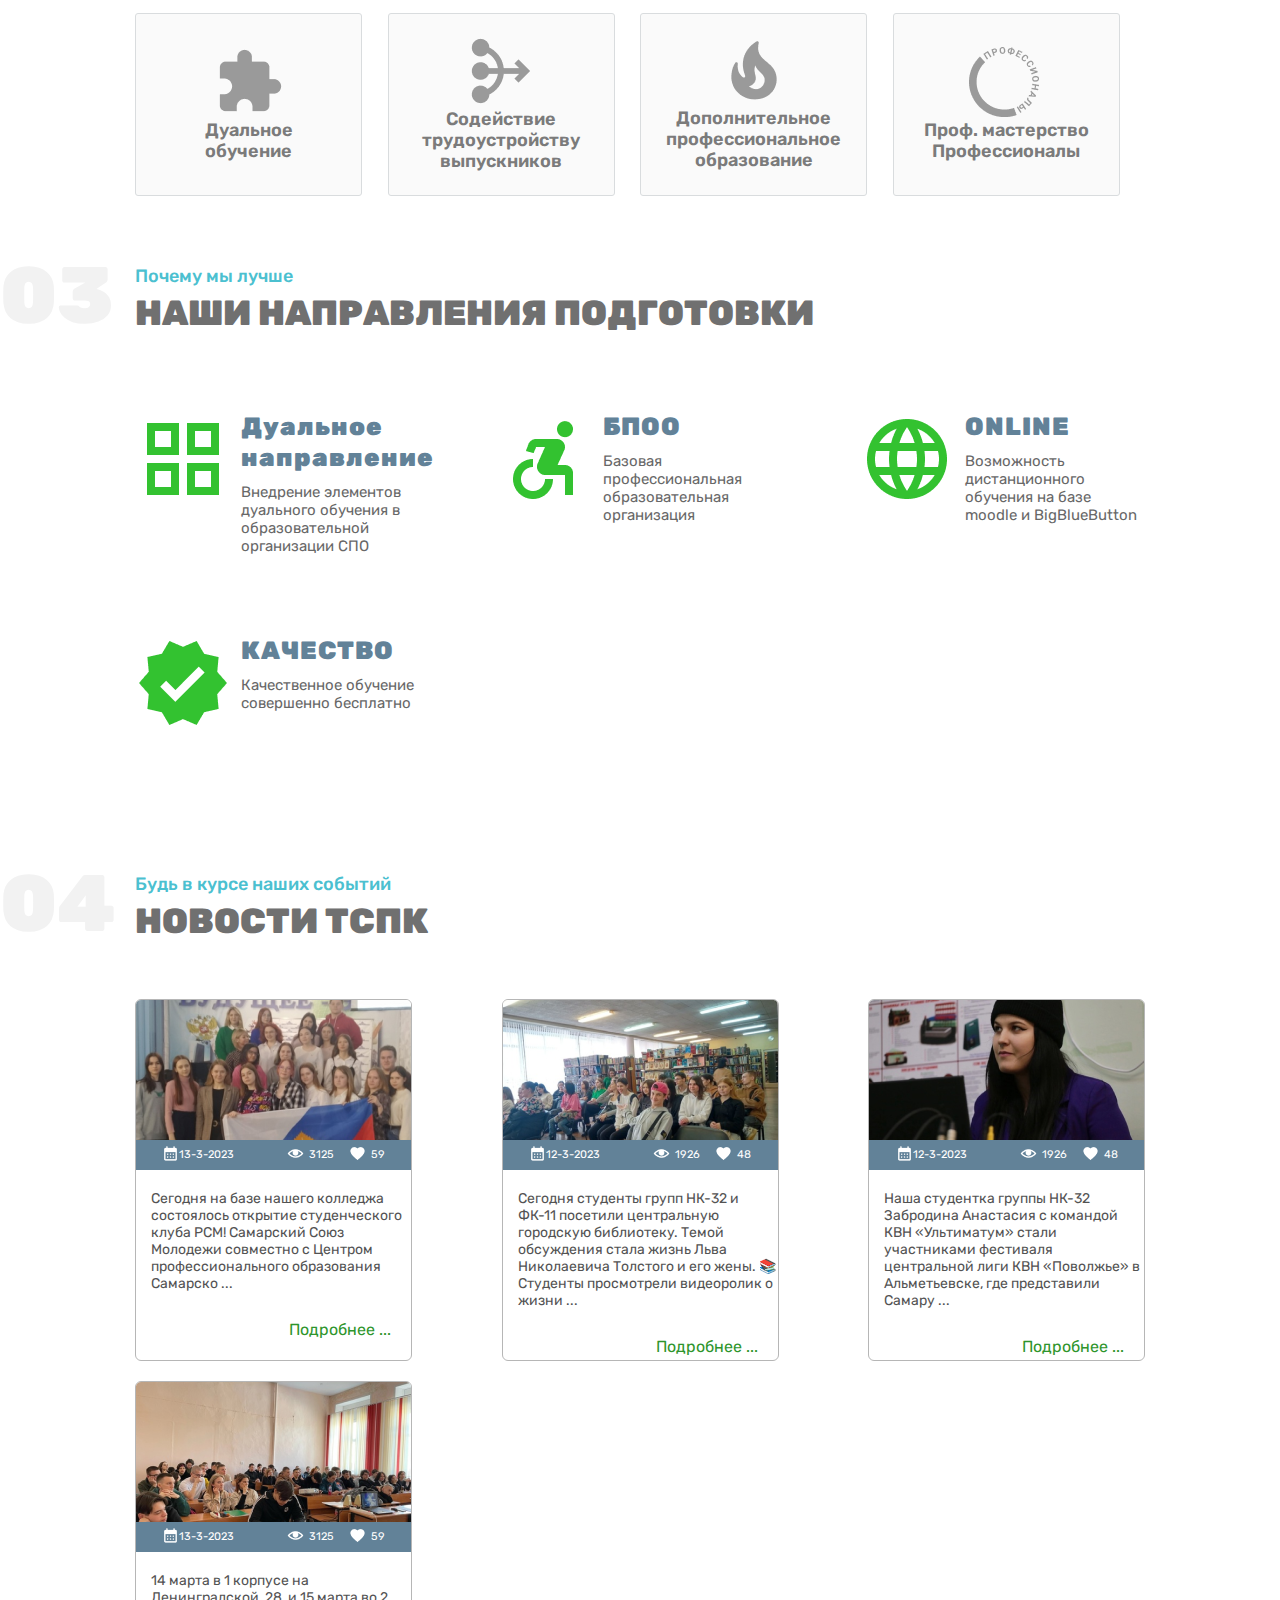
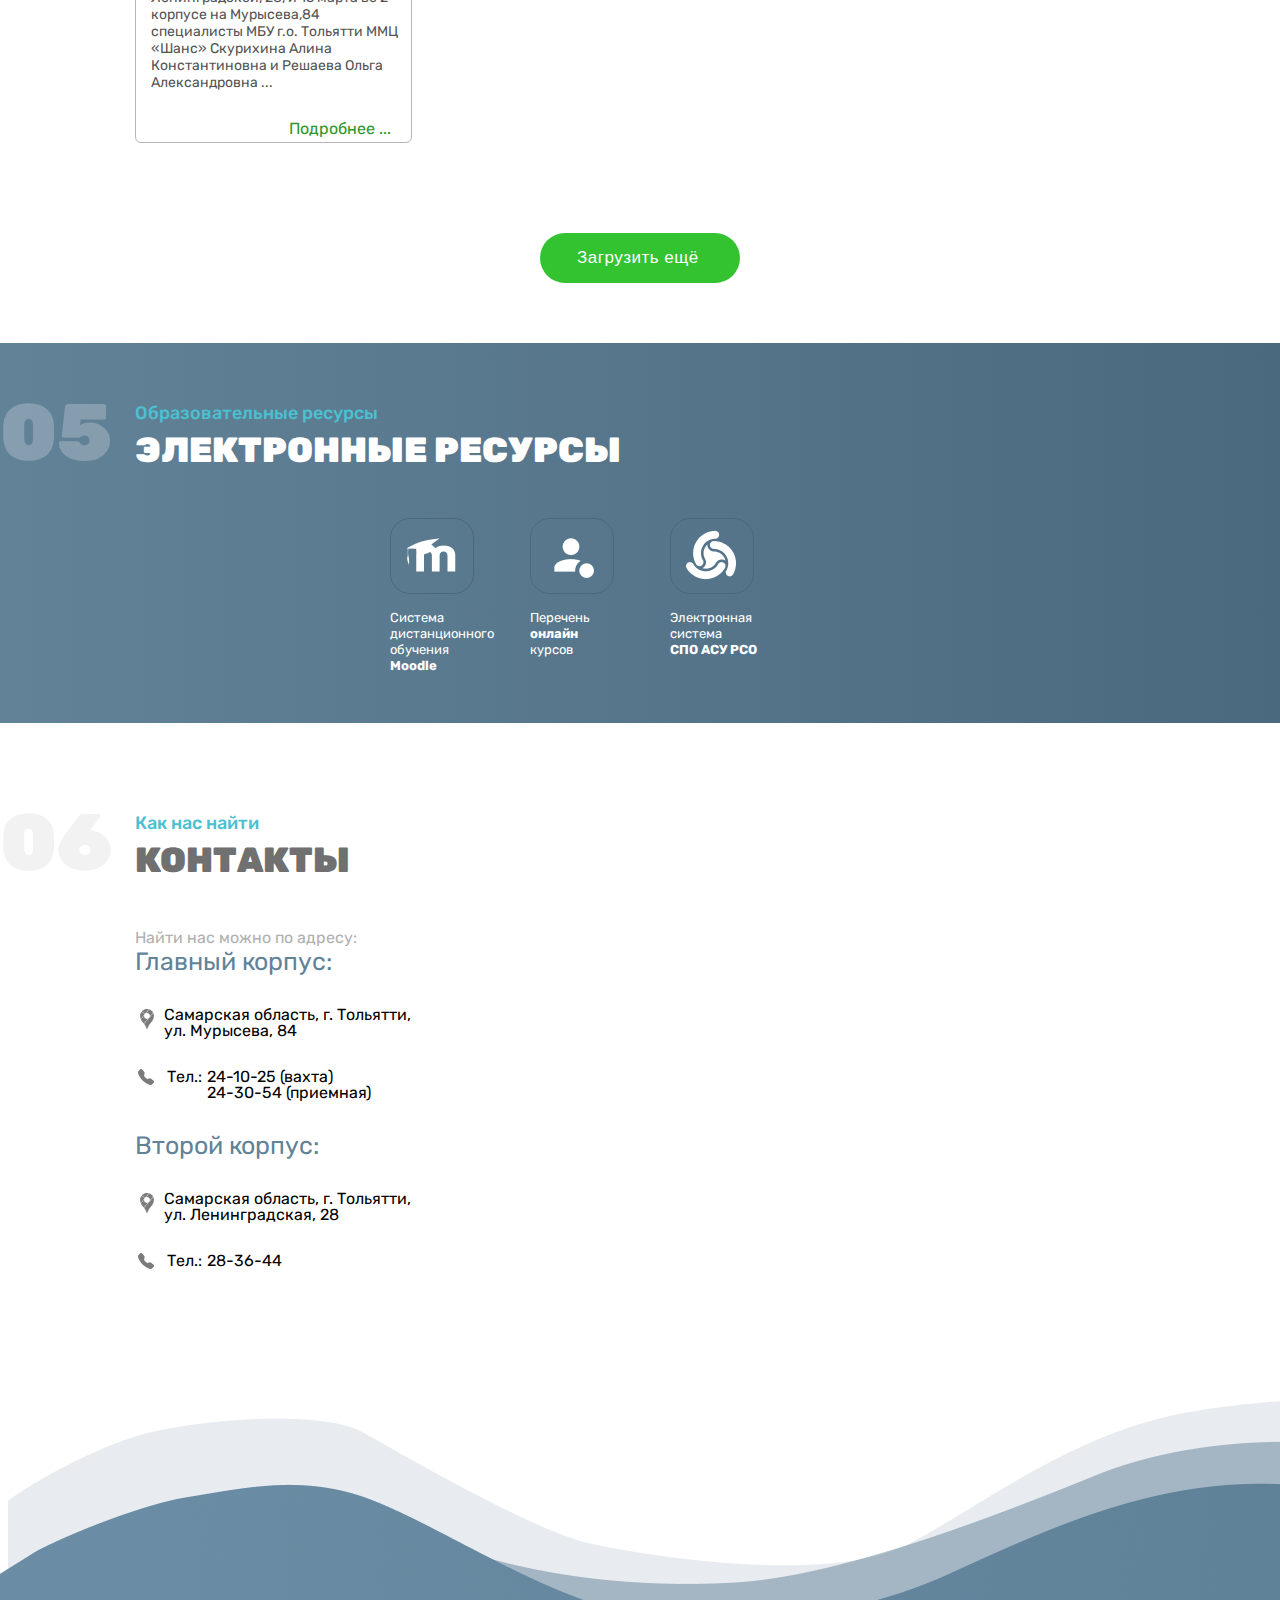
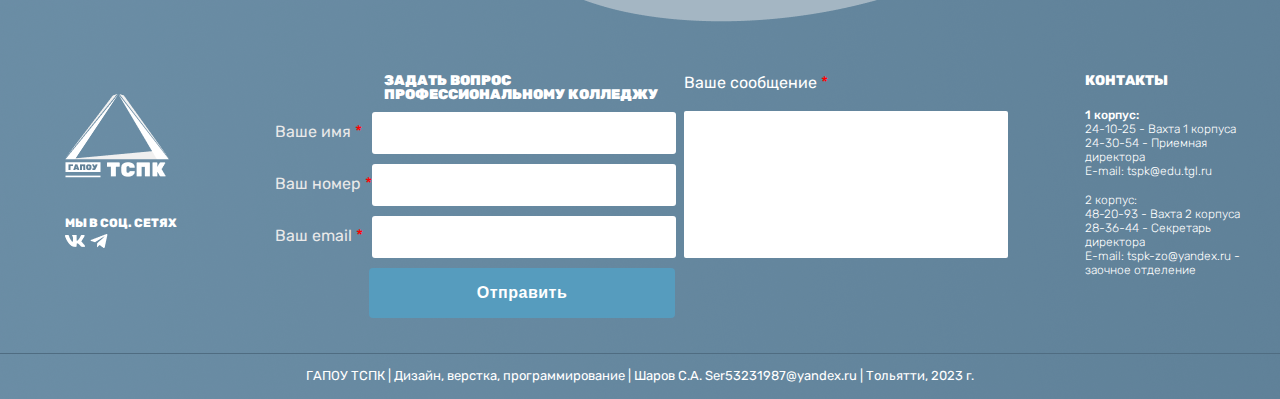
==== commit f0c9b700: "fix" ====
--- a/index.html
+++ b/index.html
@@ -120,8 +120,10 @@
                   </div>
                 </div>
                 <div class="accordion__body">
-                  Lorem ipsum dolor, sit amet consectetur adipisicing elit. Tenetur et numquam optio, aut consequuntur iure magni
-                  tempore quo, velit, quos ipsum perferendis sit quidem sapiente voluptatem nesciunt rerum soluta amet.
+                  <p><a href="docPage.html">Документы</a></p>
+                  <p><a href="additional.html">Студентам</a></p>
+                  <p><a href="specialties.html">Абитуриенту</a></p>
+                  <p><a href="">Родителям</a></p>
                 </div>
               </div>
               <!-- 2 -->
@@ -133,24 +135,24 @@
                   </div>
                 </div>
                 <div class="accordion__body">
-                  <p><a href="">Основные сведения</a></p>
-                  <p><a href="">Структура и органы управления образовательной организацией</a></p>
-                  <p><a href = "">Документы</a></p>
-                  <p><a href="">Образование</a></p>
-                  <p><a href="">Образовательные стандарты и требования</a></p>
-                  <p><a href="">Руководство. Педагогический (научно-педагогический состав)</a></p>
-                  <p><a href="">Материально-техническое обеспечение и оснащенность 
+                  <p><a href="docPage.html" target="_blank">Основные сведения</a></p>
+                  <p><a href="docPage.html" target="_blank">Структура и органы управления образовательной организацией</a></p>
+                  <p><a href = "docPage.html" target="_blank">Документы</a></p>
+                  <p><a href="docPage.html" target="_blank">Образование</a></p>
+                  <p><a href="docPage.html" target="_blank">Образовательные стандарты и требования</a></p>
+                  <p><a href="docPage.html" target="_blank">Руководство. Педагогический (научно-педагогический состав)</a></p>
+                  <p><a href="docPage.html" target="_blank">Материально-техническое обеспечение и оснащенность 
                     образовательного процесса</a></p>
-                  <p><a href="">Стипендии и иные виды материальной поддержки</a></p>
-                  <p><a href="">Платные образовательные услуги</a></p>
-                  <p><a href="">Финансово-хозяйственная деятельность</a></p>
-                  <p><a href="">Вакантные места для приема (перевода) обучающихся</a></p>
-                  <p><a href="">Доступная среда</a></p>
-                  <p><a href="">Международное сотрудничество</a></p>
+                  <p><a href="docPage.html" target="_blank">Стипендии и иные виды материальной поддержки</a></p>
+                  <p><a href="docPage.html" target="_blank">Платные образовательные услуги</a></p>
+                  <p><a href="docPage.html" target="_blank">Финансово-хозяйственная деятельность</a></p>
+                  <p><a href="docPage.html" target="_blank">Вакантные места для приема (перевода) обучающихся</a></p>
+                  <p><a href="docPage.html" target="_blank">Доступная среда</a></p>
+                  <p><a href="docPage.html" target="_blank">Международное сотрудничество</a></p>
                 </div>
               </div>
               <!-- 3 -->
-              <div class="accordion__item">
+              <!-- <div class="accordion__item">
                 <div class="accordion__header">
                   <div class="accordionFlex">
                     <img src="popDocsIcon.png" alt="">
@@ -161,7 +163,7 @@
                   Lorem ipsum dolor sit amet consectetur, adipisicing elit. Aliquid repellat dicta vel sapiente laudantium minima
                   porro voluptatem nam, alias aliquam qui quasi eveniet odit fugiat eius aspernatur nesciunt veniam expedita!
                 </div>
-              </div>
+              </div> -->
               <!-- 4 -->
               <div class="accordion__item">
                 <div class="accordion__header">
@@ -171,8 +173,7 @@
                   </div>
                 </div>
                 <div class="accordion__body">
-                  Lorem ipsum dolor sit amet consectetur, adipisicing elit. Aliquid repellat dicta vel sapiente laudantium minima
-                  porro voluptatem nam, alias aliquam qui quasi eveniet odit fugiat eius aspernatur nesciunt veniam expedita!
+                  <p><a href="specialties.html" target="_blank">Специальности</a></p>
                 </div>
               </div>
               <!-- 5 -->
@@ -184,8 +185,7 @@
                   </div>
                 </div>
                 <div class="accordion__body">
-                  Lorem ipsum dolor sit amet consectetur, adipisicing elit. Aliquid repellat dicta vel sapiente laudantium minima
-                  porro voluptatem nam, alias aliquam qui quasi eveniet odit fugiat eius aspernatur nesciunt veniam expedita!
+                  <p><a href="additional.html" target="_blank">Дополнительное профессиональное образование</a></p>
                 </div>
               </div>
             </div>
@@ -269,13 +269,13 @@
       </div>
       <!-- popup -->
 <div class="headerInner">
-      <div class="logoTspk" style = "margin-left: 83px;"><img src="Tspklogo.png" alt="tspk" /></div>
+      <div class="logoTspk" id = "headerImg"><img src="Tspklogo.png" alt="tspk" /></div>
       <div class="headerMenu">
         <ul>
           <li><a href="">Главная</a></li>
-          <li><a href="">Документы</a></li>
-          <li><a href="">Абитуриенту</a></li>
-          <li><a href="">Студентам</a></li>
+          <li><a href="docPage.html">Документы</a></li>
+          <li><a href="specialties.html">Абитуриенту</a></li>
+          <li><a href="additional.html">Студентам</a></li>
           <li><a href="">Родителям</a></li>
         </ul>
       </div>
@@ -323,7 +323,7 @@
             </div>
           </div>
           <button class="directionsBtn">
-            Направления <img src="Arrow circle down.png" alt="arrowDown" />
+            <a href="specialties.html" style = "text-decoration: none; color: #fff;">Направления</a> <img src="Arrow circle down.png" alt="arrowDown" />
           </button>
         </div>
       </div>
@@ -355,13 +355,7 @@
               нашего персонала. <br />
               Благодарим за внимание к сайту!
             </p>
-            <p
-              style="
-                color: #239221;
-                text-align: end;
-                font-size: 15px;
-                font-weight: 500;
-              "
+            <p id = "bottomGreet"
             >
               С уважением, Ланчиков Максим Николаевич, директор ГАПОУ ТСПК
             </p>
@@ -374,7 +368,7 @@
         <div class="mainContainer">
         <p class="greetWords">Быстрый доступ</p>
         <h1 class="titleClass">ПОПУЛЯРНЫЕ КАТЕГОРИИ</h1>
-        <div class="categoriesBlock">
+        <div class="categoriesBlock" style = "margin-bottom: 60px;">
           <div class="firstLine">
             <div class="CategoryBlock">
               <div class="CatBlockContent">
@@ -390,12 +384,11 @@
                   />
                 </div>
                 <div class="textCategoryBlock">
-                  <p class="tesxColor">
-                    Сведения об<br />
+                 <a href="docPage.html" style = "text-decoration: none;"> <p class="tesxColor">
+                     Сведения об<br />
                     образовательной <br />организации
-                  </p>
-                </div>
-              
+                  </p></a>
+                </div>
             </div>
             <div class="CategoryBlock">
               <div class="CatBlockContent">
@@ -412,10 +405,10 @@
                 <img class="noCheckRas" src="Supervisor account.svg" alt="dateIMG" />
                 </div>
                 <div class="textCategoryBlock">
-                  <p class = "tesxColor">
+                  <a href="committee.html" style = "text-decoration: none;"><p class = "tesxColor">
                     Приемная<br />
                     комиссия
-                  </p>
+                  </p></a>
                 </div>
             </div>
             <div class="CategoryBlock">
@@ -424,10 +417,10 @@
                   <img class="noCheckRas" src="specialities.png" alt="dateIMG" />
                 </div>
                 <div class="textCategoryBlock">
-                  <p class = "tesxColor">
+                  <a href="specialties.html" style = "text-decoration: none;"><p class = "tesxColor">
                     Наши <br />
                     специальности
-                  </p>
+                  </p></a>
                 </div>
             </div>
           </div>
@@ -456,10 +449,10 @@
                   <img class="noCheckRas" src="localFire.png" alt="dateIMG" />
                 </div>
                 <div class="textCategoryBlock">
-                  <p class = "tesxColor">
+                  <a href="additional.html" style = "text-decoration: none;"><p class = "tesxColor">
                     Дополнительное <br />
                     профессиональное <br />образование
-                  </p>
+                  </p></a>
                 </div>
             </div>
             <div class="CategoryBlock">
@@ -475,7 +468,7 @@
                 </div>
             </div>
           </div>
-          <button class="viewMoreBtn">Смотреть ещё</button>
+          <!-- <button class="viewMoreBtn">Смотреть ещё</button> -->
         </div>
         </div>
         <div class="numberSection">
@@ -569,7 +562,7 @@
                 Центром профессионального образования Самарско ...</span
               >
             </div>
-            <a href="" class="newsMoreBtn">Подробнее ...</a>
+            <a href="https://vk.com/tspk63" target = "_blank" class="newsMoreBtn">Подробнее ...</a>
           </div>
           <div class="newsBlock">
             <div class="newsImgBlock">
@@ -605,7 +598,7 @@
                 видеоролик о жизни ...</span
               >
             </div>
-            <a href="" class="newsMoreBtn">Подробнее ...</a>
+            <a href="https://vk.com/tspk63" target = "_blank"  class="newsMoreBtn">Подробнее ...</a>
           </div>
           <div class="newsBlock">
             <div class="newsImgBlock">
@@ -640,7 +633,7 @@
                 «Поволжье» в Альметьевске, где представили Самару ...</span
               >
             </div>
-            <a href="" class="newsMoreBtn">Подробнее ...</a>
+            <a href="https://vk.com/tspk63" target = "_blank" class="newsMoreBtn">Подробнее ...</a>
           </div>
           <div class="newsBlock">
             <div class="newsImgBlock">
@@ -676,10 +669,10 @@
                 ...</span
               >
             </div>
-            <a href="" class="newsMoreBtn">Подробнее ...</a>
-          </div>
-        </div>
-        <button class="newsLoadMore">Загрузить ещё</button>
+            <a href="https://vk.com/tspk63" target = "_blank" class="newsMoreBtn">Подробнее ...</a>
+          </div>
+        </div>
+        <button class="newsLoadMore"><a href = "https://vk.com/tspk63" target = "_blank" style = "text-decoration: none; color: #fff;">Загрузить ещё</a></button>
       </div>
       <div class="numberSection5">
         <span>05</span>
@@ -688,7 +681,7 @@
         <div class="mainContainer">
           <p class="greetWords">Образовательные ресурсы</p>
           <h1 class="titleResources">ЭЛЕКТРОННЫЕ РЕСУРСЫ</h1>
-          <div class="resourcesBlock">
+          <div class="resourcesBlock" style = "padding-bottom: 50px;">
             <div class="courcesBlock">
               <div class="courceBlock">
                 <div class="courceImg">
@@ -731,7 +724,7 @@
               </div>
             </div>
             <!-- TYTA -->
-            <div class="offer__slider">
+            <!-- <div class="offer__slider">
               <div class="offer__slider-counter">
                 <div class="offer__slider-prev">
                   <img src="Arrow back ios.png" alt="prev" />
@@ -761,15 +754,15 @@
                   <img src="Obiyesnieem2.png" alt="paprika" />
                 </div>
               </div>
-            </div>
-          </div>
-        </div>
-        <div class="mainContainer">
+            </div> -->
+          </div>
+        </div>
+        <!-- <div class="mainContainer">
           <div class="usefulLinksBlock">
             <p class = "greetWords">Полезные ссылки</p>
             <h1 class = "titleResources">ДОПОЛНИТЕЛЬНАЯ ИНФОРМАЦИЯ</h1>
           </div>
-        </div>
+        </div> -->
       </div>
       <div class="numberSection">
         <span>06</span>
@@ -783,12 +776,7 @@
               >Найти нас можно по адресу:</span
             >
             <p
-              style="
-                color: #628298;
-                font-size: 25px;
-                line-height: 30px;
-                margin-bottom: 30px;
-              "
+              class = "h1AboutBlock"
             >
               Главный корпус:
             </p>
@@ -813,13 +801,7 @@
               </div>
             </div>
             <p
-              style="
-                color: #628298;
-                font-size: 25px;
-                line-height: 30px;
-                margin-bottom: 30px;
-              "
-            >
+             class = "h1AboutBlock">
               Второй корпус:
             </p>
             <div class="about1stLine">
@@ -924,10 +906,10 @@
       var el = document.querySelector('.leftGreetBlock');
       var el2 = document.querySelector('.leftGreetBlockSM');
       console.log(res);
-      if (res <= 768){
+      if (res <= 1024){
         el.classList.add('hidden');
       }
-      else if (res > 768){
+      else if (res > 1024){
         el.classList.remove('hidden');
         el2.classList.add('hidden');
         console.log(el2);
--- a/style.css
+++ b/style.css
@@ -200,6 +200,9 @@
   /* font-family: 'rubik', sans-serif; */
   color: #d3d3d3;
 }
+.numberContact, .emailContact{
+  align-items: center;
+}
 
 .imparedBlock {
   font-size: 20px;
@@ -322,11 +325,20 @@
   display: flex;
   justify-content: space-between;
   align-items: center;
+  margin-bottom: 60px;
 }
 
 .leftGreetBlock {
   max-width: 255px;
 }
+#bottomGreet{
+    color: #239221;
+    text-align: end;
+    font-size: 15px;
+    font-weight: 500;
+}
+               
+
 .rightGreetBlock {
   max-width: 925px;
   line-height: 19px;
@@ -551,6 +563,7 @@
 }
 .courcesBlock {
   display: flex;
+  flex-wrap: wrap;
   width: 500px;
   border-right: 1px solid #85adc8;
 }
@@ -588,6 +601,14 @@
   margin: 0 auto;
   overflow: hidden;
 }
+.h1AboutBlock{
+  
+  color: #628298;
+  font-size: 25px;
+  line-height: 30px;
+  margin-bottom: 30px;
+
+}
 
 .sliderContainer {
   width: 700px;
@@ -601,6 +622,10 @@
 
 .resourcesBlock {
   display: flex;
+  justify-content: center;
+}
+.courcesBlock{
+  border-right: 0px;
 }
 
 .aboutText1stLine,
@@ -844,6 +869,7 @@
   background-repeat: no-repeat;
   background-position: right;
   margin-bottom: 50px;
+  margin-right: 10px;
   max-width: 360px;
   height: 290px;
   width: 100%;
@@ -1024,6 +1050,7 @@
   display: flex;
   margin-bottom: 50px;
   justify-content: space-between;
+  flex-wrap: wrap;
 }
 
 .docsInfoBlock{
@@ -1036,6 +1063,12 @@
 .docsBlock .docsLeftBlock, .docsBlock .docsRightBlock{
   display: flex;
     align-items: flex-start;
+}
+#docsRbSpan{
+  font-size: 20px; 
+  font-weight: 300; 
+  color: #565656; 
+  line-height: 24px;
 }
 .navCard{
   background-image: url("firstNavCard1.png");
@@ -1133,6 +1166,13 @@
   width: 100%;
   height: 565px;
   justify-content: center;
+}
+.addImg1100, .addImg615, .addImg420, .addImg360{
+  display: none;
+}
+
+.additionalTextBlock{
+  display: none;
 }
 
 .additionalBtn{
@@ -1251,7 +1291,9 @@
   width: 250px;
   margin: 0 auto;
 }
-
+#headerImg{
+  margin-left: 83px;
+}
 
 
 
@@ -1306,7 +1348,17 @@
 .sideMenuContainer{
   font-size: 18px;
 }
-
+#committeeLeftSpan{
+  font-size: 20px; 
+  font-weight: 300; 
+  color: #fff; 
+  margin-right: 5px;
+}
+#committeeRightSpan{
+  font-size: 20px; 
+  font-weight: 500; 
+  color: #fff;
+}
  
 .svedBlock .sideMenuContainer { 
 border-right: 1px solid #628298; 
@@ -1398,6 +1450,9 @@
   padding-left: 30px;
   padding-top: 10px;
 }
+#svedInfoTitle{
+  font-size: 20px; color: #628298; font-weight: 400; text-transform: uppercase; line-height: 24px;
+}
 
 .svedFileBlock{
   display: flex;
@@ -1740,7 +1795,7 @@
   .leftGreetBlock img{
     max-width: 1190px;
   }
-  .rigthBlock img{
+  .rightBlock img{
     width: 110%;
   }
 }
@@ -1767,6 +1822,15 @@
   .rightBlock img{
     width: 115%;
   }
+  #additTitle{
+    display: none;
+  }
+  .additionalImgBlock{
+    width: 92%;
+  }
+  .additionalBtn{
+    margin-left: 390px;
+  }
   .leftGreetBlock img{
     max-width: 1190px;
   }
@@ -1775,6 +1839,15 @@
 @media screen and (min-width:1200px) and (max-width: 1300px){
   .leftGreetBlock img{
     max-width: 1010px;
+  }
+  .addImg1400{
+    display: none;
+  }
+  #additTitle{
+    display: none;
+  }
+  .addImg1100{
+    display: block;
   }
   .secondSection{
     max-width: 1010px;
@@ -1818,6 +1891,10 @@
     width: 41%;
     top: -2px;
   }
+  .addImg1400{
+    display: none;
+  }
+  
   .rightBlock img{
     width: 555px;
   }
@@ -1878,6 +1955,22 @@
   .leftGreetBlock img{
     max-width: 880px;
   }
+  .leftGreetBlockSM img{
+    width: 205px;
+    padding-right: 50px;
+  }
+  .courcesBlock{
+    border-right: 0;
+  }
+  .offer__slider{
+    display: none;
+  }
+  
+  .rightGreetBlock p{
+    line-height: 15px;
+    font-size: 12px;
+  }
+  
   .logoTspk img{
     width: 90px;
     height: 80px;
@@ -1900,9 +1993,7 @@
   .mainContainer{
     max-width: 820px;
   }
-  .rightGreetBlock{
-    font-size: 12px;
-  }
+  
   .firstLine, .secondLine{
     flex-wrap: nowrap;
   }
@@ -1946,6 +2037,12 @@
   footer{
     height: 560px;
   }
+  .committeeTextBlock{
+    flex-direction: column;
+  }
+  .committeeBlock{
+    height: 320px;
+  }
 }
 @media screen and (max-width: 939px){
   .spaceBlock{
@@ -1953,6 +2050,86 @@
   }
   .leftGreetBlock img{
     max-width: 830px;
+  }
+}
+@media screen and (max-width: 900px){
+  .imparedBlock{
+    display: none;
+  }
+}
+@media screen and (max-width: 1024px){
+  .greetBlocks{
+    margin-top: 30px;
+  }
+  .progLeftBlock{
+    display: flex;
+    border-bottom: 1px solid #757575;
+    max-width: 830px;
+  }
+  .additionalTextBlock{
+    display: flex;
+    flex-direction: column;
+  }
+  .programName{
+    font-size: 12px;
+  }
+  .titleProgBlock{
+    margin-top: 15px;
+  }
+  .addImg1400{
+    display: none;
+  }
+  .programBlock{
+    flex-direction: column;
+  }
+  .progLeftBlock{
+    max-width: 775px;
+    border-right: 0;
+  }
+  .progFlex{
+    flex-wrap:wrap;
+  }
+  .progCard{
+    margin-bottom: 20px;
+  }
+  .programName p{
+    font-size: 12px;
+  }
+  .progLeftBlock{
+    margin: 0 auto;
+    max-width: 600px;
+  }
+  .titleProgBlock{
+    justify-content: center;
+  }
+  .additionalImgBlock{
+    display: none;
+  }
+  #additTitle{
+    font-size: 25px;
+    text-align: center;
+    font-weight: 500;
+    margin-bottom: 30px;
+  }
+  .additP{
+    font-size: 20px;
+    margin-bottom: 35px;
+    height: 35px;
+    border-right: 1px solid #8c9abc;
+    border-left: 1px solid #8c9abc;
+    border-bottom: 1px solid #8c9abc;
+    padding-top: 10px;
+    text-align: center;
+    width: 350px;
+  }
+  .additPBlock{
+    display: flex;
+    flex-direction: column;
+    align-items: center;
+}
+  .additionalBtn{
+    margin-top: 35px;
+    
   }
 }
 @media screen and (max-width: 830px){
@@ -2025,11 +2202,24 @@
   .secondContacts{
     text-align: right;
   }
+  .cardFlex{
+    justify-content: center;
+  }
 }
 @media screen and (max-width: 792px){
   .secondSection{
     max-width: 605px;
   }
+  .leftGreetBlock img{
+    max-width: 880px;
+  }
+  .rightGreetBlock{
+    max-width: 405px;
+  }
+  .leftGreetBlockSM img{
+    width: 205px;
+    padding-right: 50px;
+  }
   .headerMenu ul {
     font-size: 11px;
   }
@@ -2039,8 +2229,15 @@
   .leftGreetBlock img{
     max-width: 689px;
   }
+  .leftGreetBlockSM{
+    max-width: 170px;
+  }
   .leftGreetBlock{
-    max-width: 170px;
+    max-width: 200px;
+  }
+  .leftGreetBlockSM img{
+    max-width: 175px;
+    margin-right: 20px;
   }
   .mainContainer{
     max-width: 605px;
@@ -2048,8 +2245,426 @@
   .titleClass{
     font-size: 27px;
   }
-  .rightGreetBlock{
+  .rightGreetBlock p, #bottomGreet{
     font-size: 10px;
     line-height: 12px;
   }
-}
+  .viewMoreBtn{
+    width: 150px;    
+    height: 40px;
+    font-size: 11px;
+  }
+  .greetBlocks{
+    margin-bottom: 50px;
+  }
+}
+@media screen and (max-width: 768px){
+  .progLeftBlock{
+    display: flex;
+    border-bottom: 1px solid #757575;
+  }
+  .additionalTextBlock{
+    display: flex;
+    flex-direction: column;
+  }
+  .programName{
+    font-size: 12px;
+  }
+  .titleProgBlock{
+    margin-top: 15px;
+  }
+  .addImg1400{
+    display: none;
+  }
+  .programBlock{
+    flex-direction: column;
+  }
+  .progLeftBlock{
+    max-width: 775px;
+    border-right: 0;
+  }
+  .progFlex{
+    flex-wrap:wrap;
+  }
+  .progCard{
+    margin-bottom: 20px;
+  }
+  .programName p{
+    font-size: 12px;
+  }
+  .progLeftBlock{
+    margin: 0 auto;
+    max-width: 600px;
+  }
+  .titleProgBlock{
+    justify-content: center;
+  }
+  .additionalImgBlock{
+    display: none;
+  }
+  #additTitle{
+    font-size: 25px;
+    text-align: center;
+    font-weight: 500;
+    margin-bottom: 30px;
+  }
+  .additP{
+    font-size: 20px;
+    margin-bottom: 35px;
+    height: 35px;
+    border-right: 1px solid #8c9abc;
+    border-left: 1px solid #8c9abc;
+    border-bottom: 1px solid #8c9abc;
+    padding-top: 10px;
+    text-align: center;
+    width: 350px;
+  }
+  .additPBlock{
+    display: flex;
+    flex-direction: column;
+    align-items: center;
+}
+  .additionalBtn{
+    margin-top: 35px;
+    
+  }
+  table.bordered{
+    display: none;
+  }
+  .svedBlock .sideMenuContainer{
+    height: 100%;
+  }
+  .tableBlockInfo{
+    display: block;
+    max-width: 300px;
+    margin-top: 12px;
+    padding-left: 5px;
+    padding-bottom: 5px;
+    border: 1px solid #628298;
+  }
+  #tableInfoTitle{
+    font-size: 12px;
+    font-weight: 500;
+  }
+  #tableInfoText{
+    margin-left: 5px;
+    font-size: 11px;
+  }
+  #tableInfoText a{
+    color: #5ea6d8;
+    text-decoration: none;
+  }
+}
+@media screen and (max-width: 732px){
+  .header_burger{
+    top: 66px;
+  }
+  .logoTspk img{
+    width: 70px;
+    height: 70px;
+  }
+  .header_menu ul{
+    font-size: 10px;
+  }
+  .headerContacts p{
+    font-size: 10px;
+  }
+  .greetBlocks{
+    margin-bottom: 50px;
+  }
+  .aboutText1stLine, .aboutText2ndLine{
+    font-size: 12px;
+  }
+}
+
+@media screen and (max-width: 696px){
+  .wrapper.show, .menuPopup.menuPopup_active{
+    max-width: 600px;
+  }
+  .popupTitle{
+    font-size: 22px;
+  }
+  .headerContacts p{
+    font-size: 8px;
+  }
+  .headerContacts img{
+    max-width: 15px;
+  }
+}
+
+@media screen and (max-width: 676px ){
+  .headerContacts{
+    display: none;
+  }
+  .copyrightBlock{
+    font-size: 11px;
+  }
+  .spaceBlock{
+    height: 335px;
+  }
+  #committeeLeftSpan, #committeeRightSpan{
+    font-size: 15px;
+  }
+  #docsRbSpan{
+    font-size: 17px;
+  }
+}
+@media screen and (max-width: 630px){
+  .directionsBtn{
+    width: 190px;
+    height: 40px;
+    padding: 0 10px 0 40px;
+    font-size: 15px;
+  }
+  .buttonBlock{
+    justify-content: normal;
+  }
+  .leftSection{
+    max-width: 135px;
+  }
+  .secondSection{
+    max-width: 445px;
+  }
+  .investText{
+    font-size: 13px;
+  }
+}
+@media screen and (max-width: 425px){
+  .firstLine, .secondLine{
+    flex-direction: column;
+  }
+  .CategoryBlock{
+    margin-bottom: 15px;
+  }
+  .headerMenu {
+    display: none;
+  }
+  .headerPop{
+    padding-left: 0;
+  }
+  .popupTitle{
+    font-size: 16px;
+  }
+  .headerPopRight img{
+    display: none;
+  }
+  #headerImg{
+    margin-left: 0;
+  }
+  #headerImg img{
+    width: 85px;
+  }
+  .firstLine, .secondLine{
+    align-items: center;
+    flex-direction: column;
+    margin-bottom: 15px;
+  }
+  
+  .secondSection{
+    max-width: 332px;
+  }
+  .secondSent, .thirdSent{
+    font-size: 17px;
+  }
+  
+  .fourthSent{
+    font-size: 30px;
+  }
+  .mainContainer{
+    max-width: 400px;
+  }
+  .titleClass{
+    font-size: 26px;
+  }
+  .leftGreetBlockSM img{
+    max-width: 150px;
+  }
+  .directionsBtn{
+    width: 160px;
+    padding: 0px 10px 0 20px;
+    font-size: 11px;
+  }
+  .investText{
+    font-size: 12px;
+  }
+  .rightGreetBlock p{
+    font-size: 8px;
+  }
+  .directionsSection{
+    justify-content: center;
+  }
+  .viewMoreBtn{
+    margin: 0 auto;
+  }
+  .mainContainer{
+    margin-bottom: 30px;
+  }
+  .aboutBlocks{
+    flex-direction: column;
+  }
+  .leftAboutBlock{
+    width: 400px;
+  }
+  .rightBlockMap{
+    height: 300px;
+  }
+  .h1AboutBlock{
+    font-size: 20px;
+    margin-top: 5px;
+    line-height: 18px;
+  }
+
+  .logoTspk img{
+    width: 85px;
+  }
+  .footerSections{
+    flex-direction: column;
+    align-items: center;
+  }
+  .rightSection{
+    max-width: 255px;
+    margin-top: 15px;
+  }
+  .spaceBlock{
+    height: 125px;
+  }
+  .courcesBlock{
+    width: 350px;
+  }
+  .progLeftBlock{
+    flex-direction: column;
+  }
+  .copyrightBlock span{
+    font-size: 7px;
+  }
+
+  .svedInfo{
+    padding-left: 15px;
+  }
+  #svedInfoTitle{
+    font-size: 15px;
+  }
+  .tableBlockInfo{
+    max-width: 200px;
+  }
+}
+@media screen and (max-width: 590px){
+  .headerMenu{
+    display: none;
+  }
+  .directionsSection{
+    justify-content: center;
+  }
+  #headerImg{
+    margin-left: 0;
+  }
+  .secondSection{
+    max-width: 400px;
+  }
+  .secondSent, .thirdSent{
+    font-size: 17px;
+  }
+  .firstLine, .secondLine{
+    align-items: center;
+    flex-direction: row;
+    flex-wrap: wrap;
+    margin-bottom: 15px;
+  }
+  .CategoryBlock{
+    margin-bottom: 15px;
+    width: 150px;
+  }
+  .viewMoreBtn{
+    margin: 0 auto;
+  }
+  .mainContainer{
+    margin-bottom: 30px;
+  }
+  .aboutBlocks{
+    flex-direction: column;
+  }
+  .mainContainer{
+    max-width: 410px;
+  }
+  .rightBlockMap{
+    height: 300px;
+  }
+  .footerSections{
+    flex-direction: column;
+    align-items: center;
+  }
+  .spaceBlock{
+    height: 145px;
+  }
+  .rightSection{
+    max-width: 255px;
+    margin-top: 15px;
+  }
+  .h1AboutBlock{
+    font-size: 20px;
+    margin-top: 5px;
+    line-height: 18px;
+  }
+  .logoTspk img{
+    width: 85px;
+  }
+  .leftAboutBlock{
+    width: 400px;
+  }
+  .copyrightBlock{
+    font-size: 10px;
+  }
+  .tableBlockInfo{
+    max-width: 200px;
+  }
+}
+@media screen and (max-width: 410px){
+  .titleClass{
+    font-size: 22px;
+  }
+  .courcesBlock{
+    flex-direction: column;
+    align-items: center;
+  }
+  .courceBlock{
+    margin-bottom: 10px;
+  }
+  .resourcesBlock{
+    justify-content: center;
+  }
+  .leftAboutBlock{
+    width: 380px;
+  }
+}
+@media screen and (max-width: 425px){
+  .header_burger{
+    left: 15px;
+  }
+}
+@media screen and (max-width: 386px)
+{
+  .committeeBlock{
+    height: 355px;
+  }
+  .titleResources{
+    font-size: 28px;
+  }
+  .leftAboutBlock{
+    width: 340px;
+  }
+  .docsBlock .docsRightBlock{
+    flex-wrap: wrap;
+  }
+  .secondSection{
+    max-width: 340px;
+  }
+  .mainContainer{
+    max-width: 340px;
+  }
+}
+@media screen and (max-width: 700px){
+  .progLeftBlock{
+    flex-direction: column;
+  }
+}
+
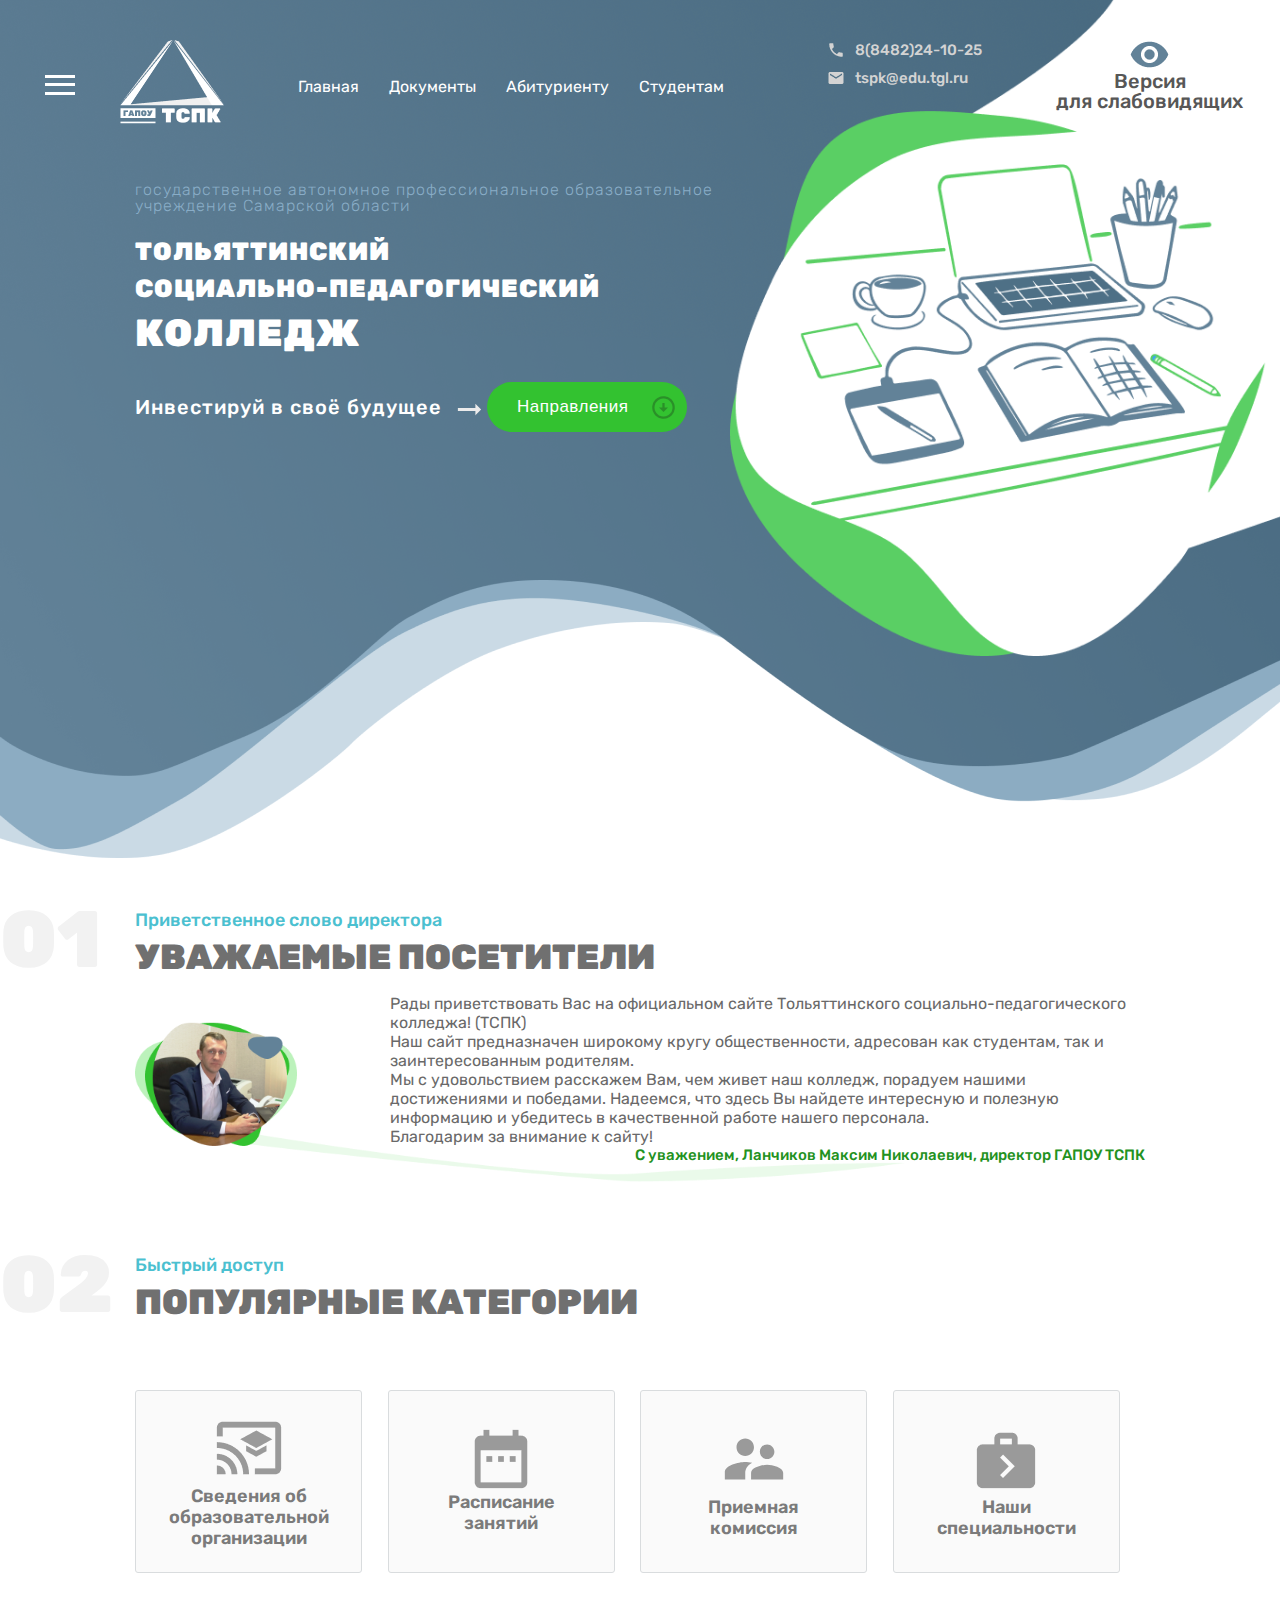
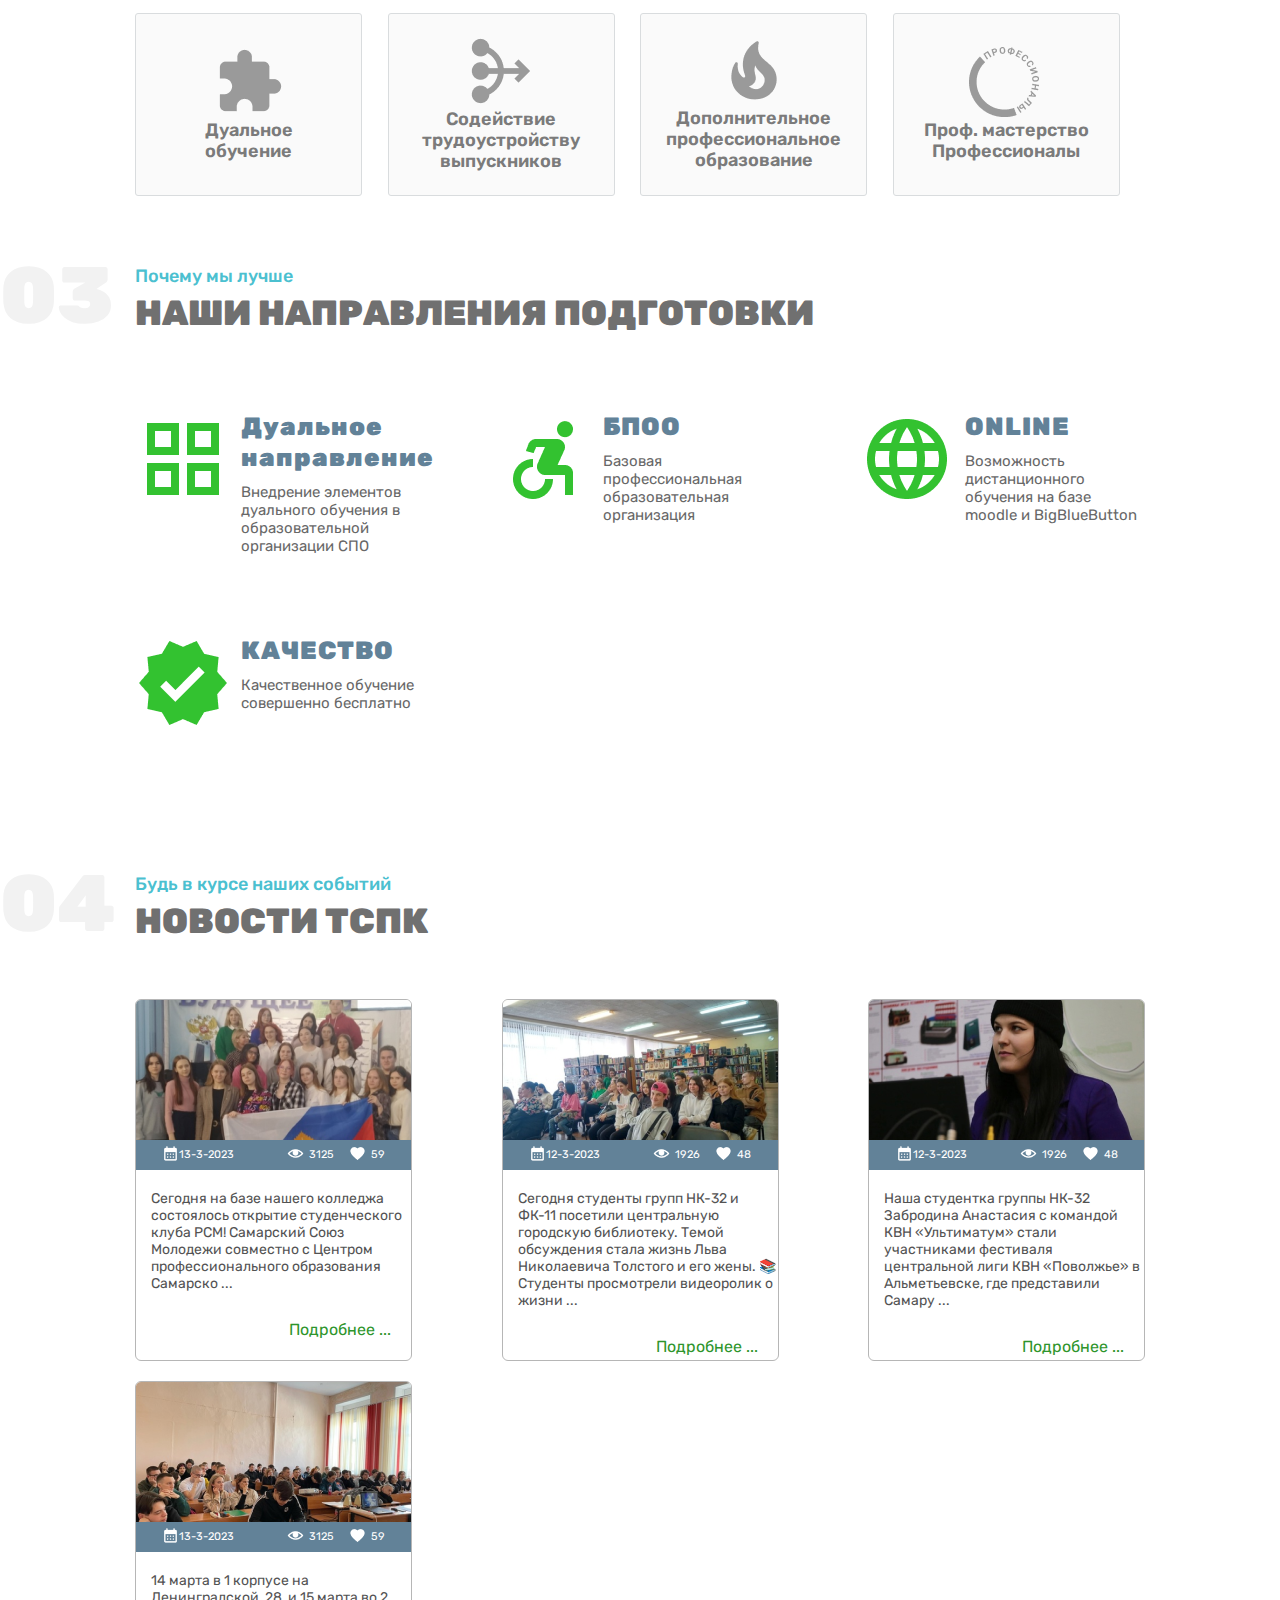
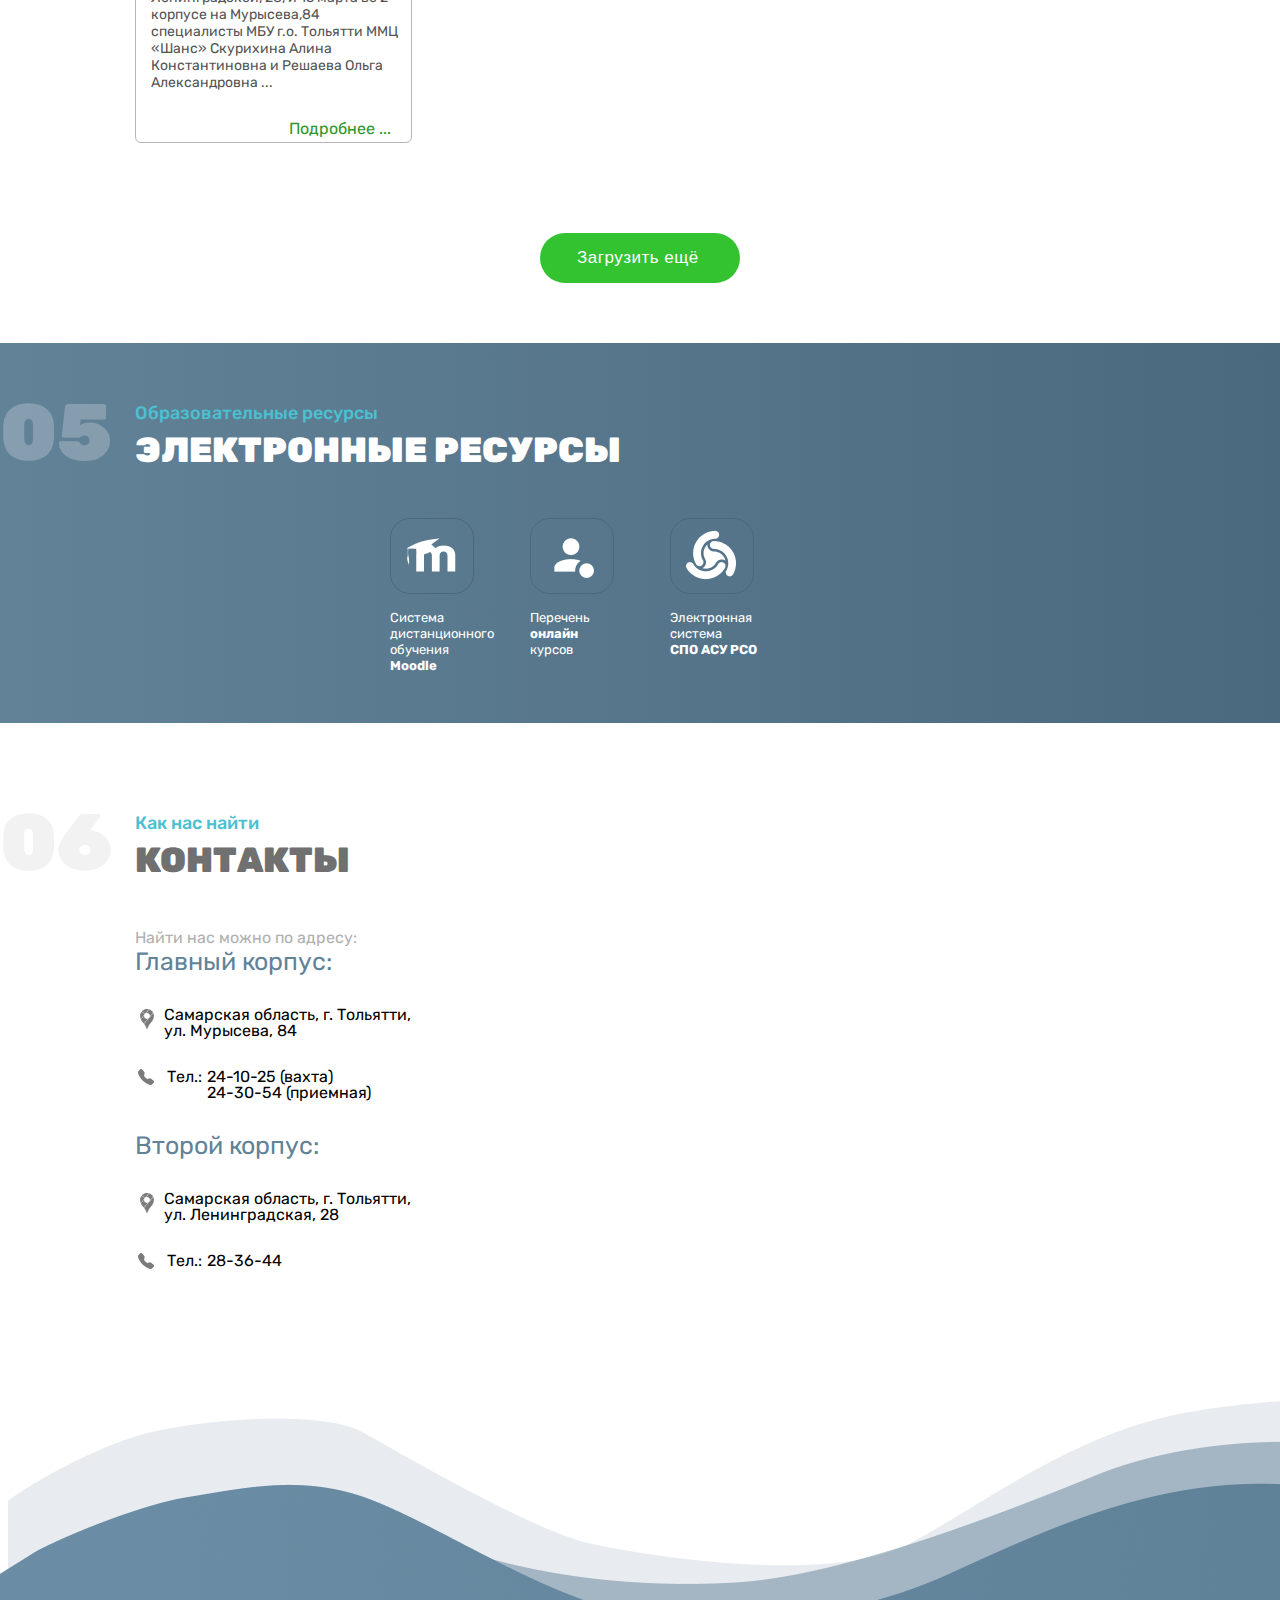
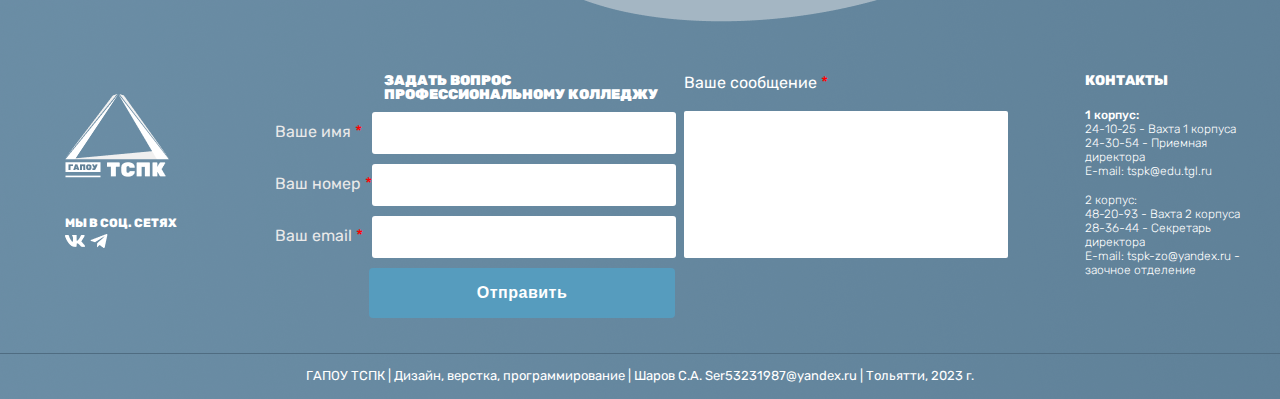
==== commit 3b930075: "fix" ====
--- a/index.html
+++ b/index.html
@@ -33,7 +33,6 @@
             <div class="headerPop">
               <div class="headerPopLeft">
                 <div class="regBtn"><span></span></div>
-                <!-- <button class = "close"><img src="popCloseIcon.png" alt=""></button> -->
                 <h1 class = "popupTitle">регистрация</h1>
               </div>
               <div class="headerPopRight">
@@ -151,20 +150,6 @@
                   <p><a href="docPage.html" target="_blank">Международное сотрудничество</a></p>
                 </div>
               </div>
-              <!-- 3 -->
-              <!-- <div class="accordion__item">
-                <div class="accordion__header">
-                  <div class="accordionFlex">
-                    <img src="popDocsIcon.png" alt="">
-                    <p style = "font-size: 17px; color: #626262; font-weight: 900; text-transform: uppercase;">ДОКУМЕНТЫ</p>
-                  </div>
-                </div>
-                <div class="accordion__body">
-                  Lorem ipsum dolor sit amet consectetur, adipisicing elit. Aliquid repellat dicta vel sapiente laudantium minima
-                  porro voluptatem nam, alias aliquam qui quasi eveniet odit fugiat eius aspernatur nesciunt veniam expedita!
-                </div>
-              </div> -->
-              <!-- 4 -->
               <div class="accordion__item">
                 <div class="accordion__header">
                   <div class="accordionFlex">
@@ -195,32 +180,27 @@
               $('.header_burger').on('click', function(e){
                 e.preventDefault();
                 $('.menuPopup').toggleClass('menuPopup_active');
-                // $('.header_burger').toggleClass('active');
                 $('.wrapper').toggleClass('show');
               });
               $('.popupBtn').on('click', function(){
                 $('.menuPopup').toggleClass('menuPopup_active');
                 $('.wrapper').toggleClass('show');
-                // $('.header_burger').toggleClass('active');
               });
               $('.signInLink').on('click', function(){
                 $('.wrapperSignIn').toggleClass('show');
                 $('.wrapper').removeClass('show');
                 $('.menuPopup').removeClass('menuPopup_active');
-                // $('.header_burger').toggleClass('active');
               });
               $('.signBtn').on('click', function(){
                 $('.wrapperSignIn').toggleClass('show');
                 $('.wrapperReg').removeClass('show');
                 $('.wrapper').toggleClass('show');
                 $('.menuPopup').toggleClass('menuPopup_active');
-                // $('.header_burger').toggleClass('active');
               });
               $('.regLink').on('click', function(){
                 $('.wrapper').removeClass('show');
                 $('.wrapperSignIn').removeClass('show');  
                 $('.menuPopup').removeClass('menuPopup_active');
-                // $('.header_burger').toggleClass('active');
                 $('.wrapperReg').toggleClass('show');
               });
               $('.regBtn').on('click', function(){
@@ -228,8 +208,6 @@
                 $('.menuPopup').toggleClass('menuPopup_active');
                 $('.wrapper').toggleClass('show');
                 $('.wrapperSignIn').removeClass('show');
-
-                // $('.header_burger').toggleClass('active');
               });
               class ItcAccordion {
                 constructor(target, config) {
@@ -276,7 +254,7 @@
           <li><a href="docPage.html">Документы</a></li>
           <li><a href="specialties.html">Абитуриенту</a></li>
           <li><a href="additional.html">Студентам</a></li>
-          <li><a href="">Родителям</a></li>
+          <!-- <li><a href="">Родителям</a></li> -->
         </ul>
       </div>
       <div class="headerContacts">
